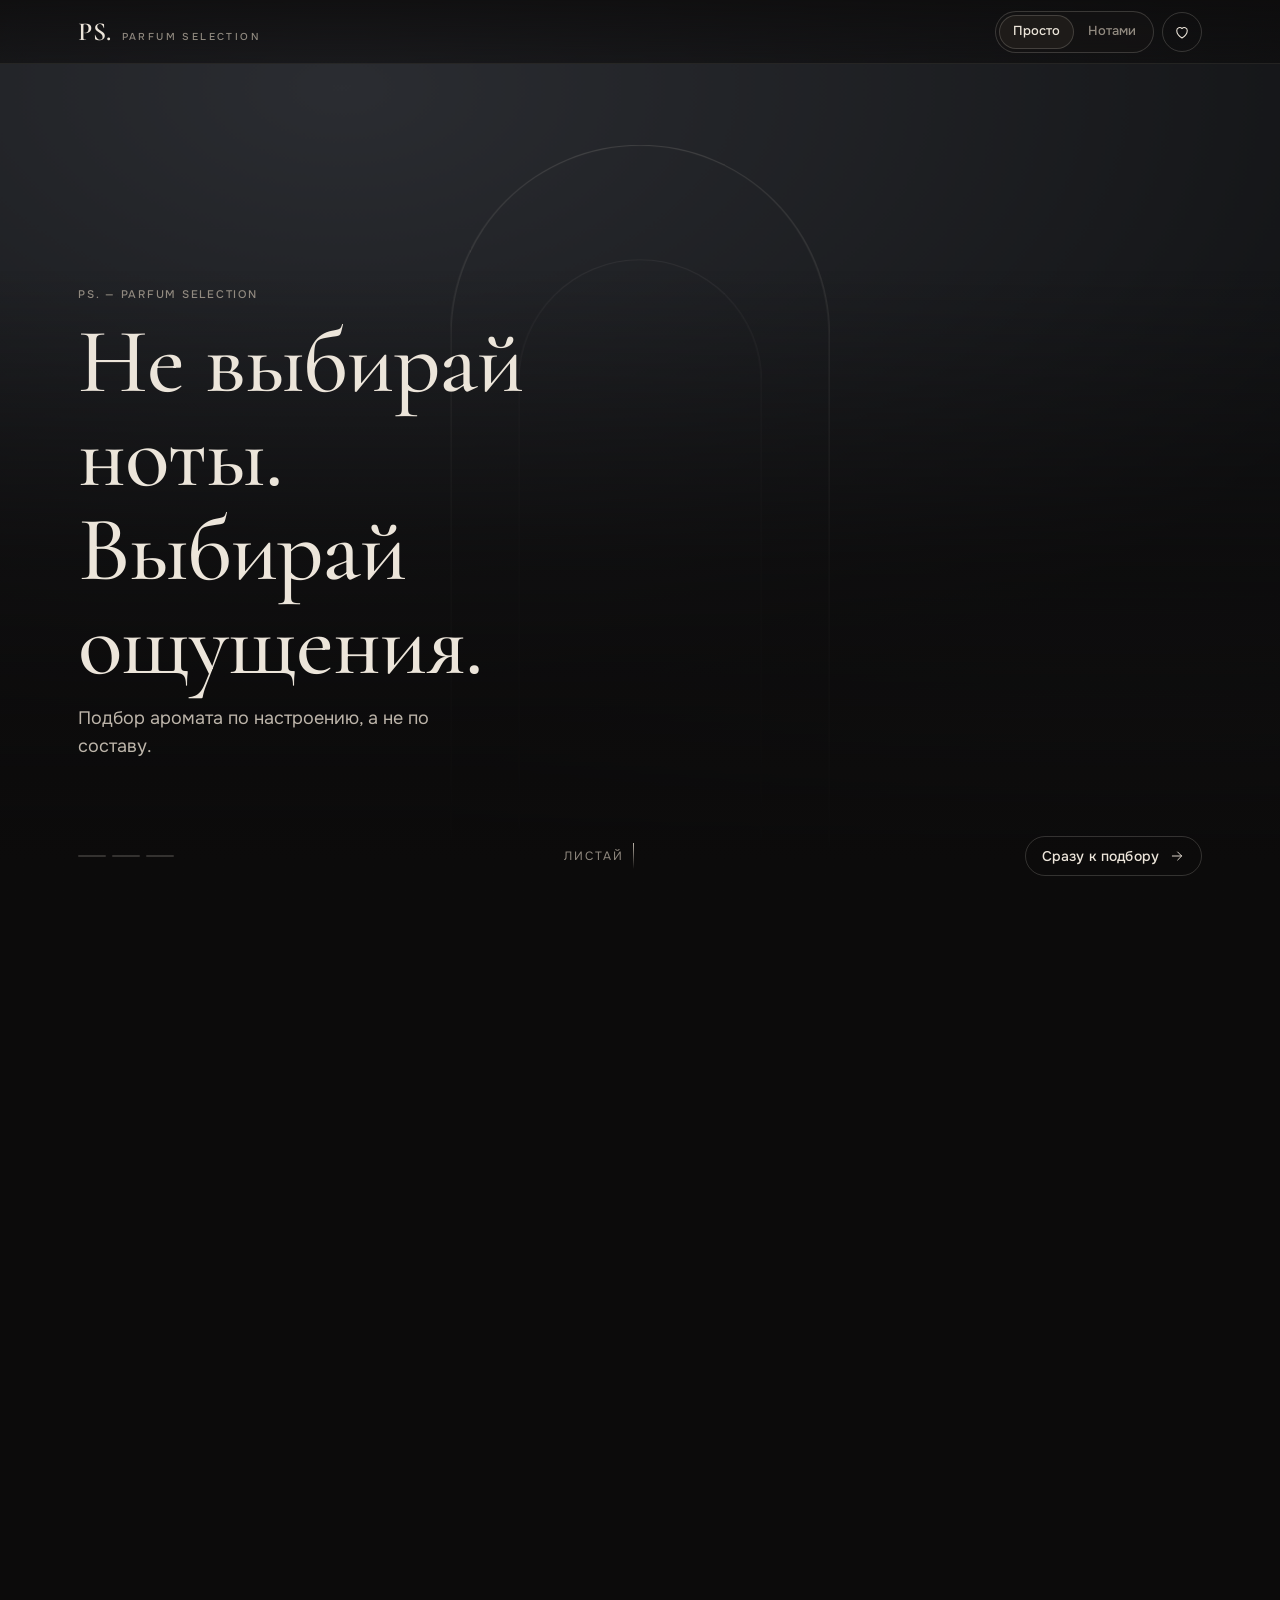
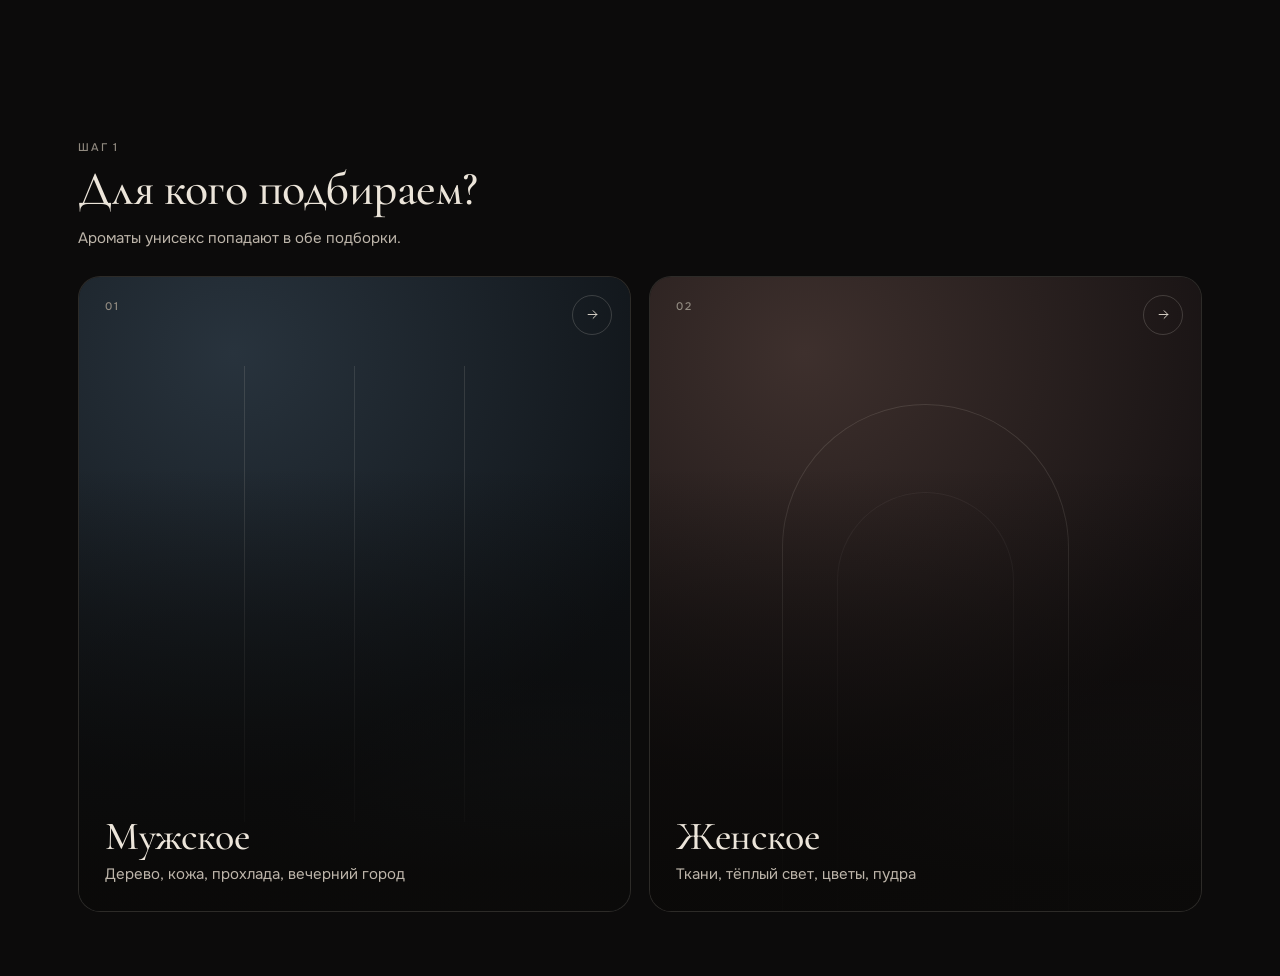
==== ps-site/ps-2.0/index.html @ b19e43dd "Add files via upload" ====
<!doctype html>
<html lang="ru" data-theme="neutral">
  <head>
    <meta charset="UTF-8" />
    <meta name="viewport" content="width=device-width, initial-scale=1, viewport-fit=cover" />
    <title>PS 2.0 — Parfum Selection</title>
    <meta name="description" content="Подбор парфюмерии по ощущениям. Не выбирай ноты — выбирай ощущения." />
    <meta name="theme-color" content="#0c0b0b" />
    <script>
      // Режим (мужской/женский) ставится до отрисовки, чтобы цвета не «перетекали» при загрузке.
      try {
        var saved = JSON.parse(localStorage.getItem('ps2-state'));
        if (saved && saved.gender) document.documentElement.dataset.theme = saved.gender;
      } catch (e) {}
    </script>
    <link rel="preload" href="../assets/fonts/cormorant-garamond-cyrillic-500-normal.woff2" as="font" type="font/woff2" crossorigin />
    <link rel="preload" href="../assets/fonts/onest-cyrillic-400-normal.woff2" as="font" type="font/woff2" crossorigin />
    <link rel="stylesheet" href="../styles/fonts.css" />
    <link rel="stylesheet" href="./styles/tokens.css" />
    <link rel="stylesheet" href="./styles/base.css" />
    <link rel="stylesheet" href="./styles/screens.css" />
  </head>
  <body>
    <a class="skip-link" href="#app">Перейти к содержанию</a>
    <header class="hdr">
      <div class="wrap hdr__inner">
        <a class="logo" href="#/" data-home aria-label="PS — Parfum Selection, к началу">
          <span class="logo__mark">PS.</span>
          <span class="logo__cap">Parfum Selection</span>
        </a>
        <div class="hdr__right">
          <div class="seg hdr__desk" role="group" aria-label="Язык описаний" data-hdr-lang>
            <button type="button" class="seg__btn" data-lang="plain">Просто</button>
            <button type="button" class="seg__btn" data-lang="expert">Нотами</button>
          </div>
          <div class="hdr__desk" data-hdr-gender hidden>
            <div class="seg" role="group" aria-label="Режим">
              <button type="button" class="seg__btn" data-gender="male">Мужское</button>
              <button type="button" class="seg__btn" data-gender="female">Женское</button>
            </div>
          </div>
          <button type="button" class="icon-btn" data-open="saved" aria-label="Сохранённое">
            <svg viewBox="0 0 24 24" fill="none" stroke="currentColor" stroke-width="1.4" stroke-linecap="round" stroke-linejoin="round" aria-hidden="true"><path d="M12 20s-7-4.4-7-10a4 4 0 0 1 7-2.6A4 4 0 0 1 19 10c0 5.6-7 10-7 10z"/></svg>
            <span class="badge" data-saved-count hidden>0</span>
          </button>
          <button type="button" class="icon-btn hdr__mob" data-open="settings" aria-label="Настройки">
            <svg viewBox="0 0 24 24" fill="none" stroke="currentColor" stroke-width="1.4" stroke-linecap="round" stroke-linejoin="round" aria-hidden="true"><path d="M4 7h10M18 7h2M4 17h2M10 17h10"/><circle cx="16" cy="7" r="2"/><circle cx="8" cy="17" r="2"/></svg>
          </button>
        </div>
      </div>
    </header>
    <main id="app" class="app" tabindex="-1">
      <div class="wrap screen"><p class="muted">Загружаем PS…</p></div>
    </main>
    <noscript><p class="wrap">Для подбора нужен включённый JavaScript.</p></noscript>
    <script type="module" src="./scripts/main.js"></script>
  </body>
</html>
---- ps-site/styles/fonts.css ----
/* Шрифты лежат в проекте (assets/fonts), внешние сервисы не используются.
   Cormorant Garamond и Onest — лицензия SIL OFL 1.1, файлы из пакетов @fontsource. */

/* Cormorant Garamond — заголовки */
@font-face {
  font-family: 'Cormorant Garamond';
  font-style: normal;
  font-weight: 500;
  font-display: swap;
  src: url('../assets/fonts/cormorant-garamond-cyrillic-500-normal.woff2') format('woff2');
  unicode-range: U+0301, U+0400-045F, U+0490-0491, U+04B0-04B1, U+2116;
}
@font-face {
  font-family: 'Cormorant Garamond';
  font-style: normal;
  font-weight: 500;
  font-display: swap;
  src: url('../assets/fonts/cormorant-garamond-latin-500-normal.woff2') format('woff2');
  unicode-range: U+0000-00FF, U+0131, U+0152-0153, U+02BB-02BC, U+02C6, U+02DA, U+02DC, U+0304, U+0308, U+0329, U+2000-206F, U+20AC, U+2122, U+2191, U+2193, U+2212, U+2215, U+FEFF, U+FFFD;
}
@font-face {
  font-family: 'Cormorant Garamond';
  font-style: normal;
  font-weight: 600;
  font-display: swap;
  src: url('../assets/fonts/cormorant-garamond-cyrillic-600-normal.woff2') format('woff2');
  unicode-range: U+0301, U+0400-045F, U+0490-0491, U+04B0-04B1, U+2116;
}
@font-face {
  font-family: 'Cormorant Garamond';
  font-style: normal;
  font-weight: 600;
  font-display: swap;
  src: url('../assets/fonts/cormorant-garamond-latin-600-normal.woff2') format('woff2');
  unicode-range: U+0000-00FF, U+0131, U+0152-0153, U+02BB-02BC, U+02C6, U+02DA, U+02DC, U+0304, U+0308, U+0329, U+2000-206F, U+20AC, U+2122, U+2191, U+2193, U+2212, U+2215, U+FEFF, U+FFFD;
}
@font-face {
  font-family: 'Cormorant Garamond';
  font-style: italic;
  font-weight: 400;
  font-display: swap;
  src: url('../assets/fonts/cormorant-garamond-cyrillic-400-italic.woff2') format('woff2');
  unicode-range: U+0301, U+0400-045F, U+0490-0491, U+04B0-04B1, U+2116;
}
@font-face {
  font-family: 'Cormorant Garamond';
  font-style: italic;
  font-weight: 400;
  font-display: swap;
  src: url('../assets/fonts/cormorant-garamond-latin-400-italic.woff2') format('woff2');
  unicode-range: U+0000-00FF, U+0131, U+0152-0153, U+02BB-02BC, U+02C6, U+02DA, U+02DC, U+0304, U+0308, U+0329, U+2000-206F, U+20AC, U+2122, U+2191, U+2193, U+2212, U+2215, U+FEFF, U+FFFD;
}

/* Onest — основной текст и интерфейс */
@font-face {
  font-family: 'Onest';
  font-style: normal;
  font-weight: 400;
  font-display: swap;
  src: url('../assets/fonts/onest-cyrillic-400-normal.woff2') format('woff2');
  unicode-range: U+0301, U+0400-045F, U+0490-0491, U+04B0-04B1, U+2116;
}
@font-face {
  font-family: 'Onest';
  font-style: normal;
  font-weight: 400;
  font-display: swap;
  src: url('../assets/fonts/onest-latin-400-normal.woff2') format('woff2');
  unicode-range: U+0000-00FF, U+0131, U+0152-0153, U+02BB-02BC, U+02C6, U+02DA, U+02DC, U+0304, U+0308, U+0329, U+2000-206F, U+20AC, U+2122, U+2191, U+2193, U+2212, U+2215, U+FEFF, U+FFFD;
}
@font-face {
  font-family: 'Onest';
  font-style: normal;
  font-weight: 500;
  font-display: swap;
  src: url('../assets/fonts/onest-cyrillic-500-normal.woff2') format('woff2');
  unicode-range: U+0301, U+0400-045F, U+0490-0491, U+04B0-04B1, U+2116;
}
@font-face {
  font-family: 'Onest';
  font-style: normal;
  font-weight: 500;
  font-display: swap;
  src: url('../assets/fonts/onest-latin-500-normal.woff2') format('woff2');
  unicode-range: U+0000-00FF, U+0131, U+0152-0153, U+02BB-02BC, U+02C6, U+02DA, U+02DC, U+0304, U+0308, U+0329, U+2000-206F, U+20AC, U+2122, U+2191, U+2193, U+2212, U+2215, U+FEFF, U+FFFD;
}
@font-face {
  font-family: 'Onest';
  font-style: normal;
  font-weight: 600;
  font-display: swap;
  src: url('../assets/fonts/onest-cyrillic-600-normal.woff2') format('woff2');
  unicode-range: U+0301, U+0400-045F, U+0490-0491, U+04B0-04B1, U+2116;
}
@font-face {
  font-family: 'Onest';
  font-style: normal;
  font-weight: 600;
  font-display: swap;
  src: url('../assets/fonts/onest-latin-600-normal.woff2') format('woff2');
  unicode-range: U+0000-00FF, U+0131, U+0152-0153, U+02BB-02BC, U+02C6, U+02DA, U+02DC, U+0304, U+0308, U+0329, U+2000-206F, U+20AC, U+2122, U+2191, U+2193, U+2212, U+2215, U+FEFF, U+FFFD;
}
---- ps-site/ps-2.0/styles/tokens.css ----
/* PS 2.0 — токены. Общая тёмная основа; мужской и женский режимы отличаются только акцентами.
   Акцентные цвета зарегистрированы через @property, поэтому смена режима плавно перетекает. */

@property --accent { syntax: '<color>'; inherits: true; initial-value: #8c9ba6; }
@property --accent-2 { syntax: '<color>'; inherits: true; initial-value: #a2968a; }
@property --glow { syntax: '<color>'; inherits: true; initial-value: rgba(140, 155, 166, 0.14); }
@property --bg { syntax: '<color>'; inherits: true; initial-value: #0c0b0b; }

:root {
  color-scheme: dark;

  /* Основа */
  --bg-raise: #131211;
  --surface: #171514;
  --surface-2: #1e1b19;
  --graphite: #232428;
  --text: #ece5da;
  --text-2: #bdb5aa;
  --muted: #918a80;
  --faint: #5f5953;
  --line: rgba(236, 229, 218, 0.1);
  --line-2: rgba(236, 229, 218, 0.18);
  --line-3: rgba(236, 229, 218, 0.34);
  --veil: rgba(12, 11, 10, 0.72);

  /* Палитра бренда */
  --blue: #8796a3;
  --choco: #5c4033;
  --powder: #cfb4aa;

  /* Типографика */
  --font-display: 'Cormorant Garamond', 'Times New Roman', serif;
  --font-ui: 'Onest', system-ui, -apple-system, 'Segoe UI', sans-serif;

  /* Форма и ритм */
  --r-sm: 10px;
  --r: 16px;
  --r-lg: 22px;
  --gutter: 16px;
  --maxw: 1180px;
  --hdr: 56px;
  --tray: 0px;

  /* Движение */
  --ease: cubic-bezier(0.22, 0.61, 0.36, 1);
  --ease-out: cubic-bezier(0.16, 1, 0.3, 1);
  --t-fast: 180ms;
  --t: 320ms;
  --t-theme: 520ms;

  --accent: #8c9ba6;
  --accent-2: #a2968a;
  --glow: rgba(140, 155, 166, 0.14);
  --bg: #0c0b0b;
}

html[data-theme='male'] {
  --accent: #93a6b6;
  --accent-2: #7a5a47;
  --glow: rgba(110, 138, 160, 0.17);
  --bg: #0b0c0d;
}

html[data-theme='female'] {
  --accent: #d6b8ac;
  --accent-2: #8a5e4b;
  --glow: rgba(205, 168, 150, 0.14);
  --bg: #0d0b0a;
}

@media (min-width: 720px) {
  :root { --gutter: 28px; --hdr: 64px; }
}

/* Тона заглушек: тёмные, приглушённые; у каждого образа свой. */
[data-tone='graphite'] { --t1: #2b2d32; --t2: #111214; }
[data-tone='steel'] { --t1: #28333d; --t2: #0f1317; }
[data-tone='cream'] { --t1: #39342d; --t2: #13110f; }
[data-tone='amber'] { --t1: #3f2c1b; --t2: #130e0a; }
[data-tone='cocoa'] { --t1: #3a2920; --t2: #120d0b; }
[data-tone='leather'] { --t1: #36251b; --t2: #100c0a; }
[data-tone='sand'] { --t1: #3d3325; --t2: #14100c; }
[data-tone='olive'] { --t1: #2a3026; --t2: #10120f; }
[data-tone='sea'] { --t1: #22313a; --t2: #0e1316; }
[data-tone='powder'] { --t1: #3e302d; --t2: #141011; }
[data-tone='rose'] { --t1: #3f2529; --t2: #130c0e; }
---- ps-site/ps-2.0/styles/base.css ----
/* PS 2.0 — основа: сброс, типографика, шапка, кнопки, переключатели, заглушки, панели. */

*, *::before, *::after { box-sizing: border-box; }
[hidden] { display: none !important; }

html {
  background: var(--bg);
  -webkit-text-size-adjust: 100%;
  transition: --accent var(--t-theme) var(--ease), --accent-2 var(--t-theme) var(--ease), --glow var(--t-theme) var(--ease), --bg var(--t-theme) var(--ease);
}

body {
  margin: 0;
  min-height: 100svh;
  background: var(--bg);
  color: var(--text);
  font: 400 15px/1.55 var(--font-ui);
  -webkit-font-smoothing: antialiased;
  text-rendering: optimizeLegibility;
  overflow-x: hidden;
}
body.has-sheet { overflow: hidden; }

h1, h2, h3, p { margin: 0; }
button, input { font: inherit; color: inherit; }
button { cursor: pointer; background: none; border: 0; padding: 0; -webkit-tap-highlight-color: transparent; }
img { display: block; max-width: 100%; }
a { color: inherit; }

:focus-visible { outline: 1.5px solid var(--accent); outline-offset: 3px; border-radius: 6px; }

.skip-link { position: absolute; left: 12px; top: -60px; z-index: 100; padding: 10px 14px; background: var(--text); color: var(--bg); border-radius: 8px; }
.skip-link:focus { top: 12px; }

.wrap { width: 100%; max-width: var(--maxw); margin: 0 auto; padding: 0 var(--gutter); }
.sr-only { position: absolute; width: 1px; height: 1px; overflow: hidden; clip: rect(0 0 0 0); white-space: nowrap; }

/* ---------- Типографика ---------- */
.display {
  font-family: var(--font-display);
  font-weight: 500;
  letter-spacing: -0.01em;
  line-height: 1.02;
}
.h1 { font-size: clamp(36px, 10vw, 68px); }
.h2 { font-size: clamp(30px, 7.4vw, 48px); line-height: 1.05; }
.h3 { font-size: clamp(22px, 5.6vw, 28px); line-height: 1.1; }
.eyebrow {
  font: 500 11px/1.3 var(--font-ui);
  letter-spacing: 0.16em;
  text-transform: uppercase;
  color: var(--muted);
}
.lead { color: var(--text-2); font-size: 15px; max-width: 36ch; }
.muted { color: var(--muted); }
.small { font-size: 13px; line-height: 1.45; }
.accent-dot::before { content: ''; display: inline-block; width: 5px; height: 5px; margin-right: 8px; border-radius: 50%; background: var(--accent); vertical-align: 2px; }

/* ---------- Шапка ---------- */
.hdr {
  position: fixed; inset: 0 0 auto 0; z-index: 40;
  height: var(--hdr);
  background: rgba(12, 11, 11, 0.82);
  background: linear-gradient(to bottom, color-mix(in srgb, var(--bg) 82%, transparent), color-mix(in srgb, var(--bg) 55%, transparent));
  backdrop-filter: blur(14px) saturate(120%);
  -webkit-backdrop-filter: blur(14px) saturate(120%);
  border-bottom: 1px solid var(--line);
}
.hdr__inner { height: 100%; display: flex; align-items: center; justify-content: space-between; gap: 12px; }
.logo { display: inline-flex; align-items: baseline; gap: 10px; text-decoration: none; }
.logo__mark { font: 600 26px/1 var(--font-display); letter-spacing: 0.02em; }
.logo__cap { font: 500 10px/1 var(--font-ui); letter-spacing: 0.24em; text-transform: uppercase; color: var(--muted); }
.hdr__right { display: flex; align-items: center; gap: 8px; }
.hdr .hdr__desk { display: none; }
@media (min-width: 900px) {
  .hdr .hdr__desk { display: inline-flex; }
  .hdr .hdr__mob { display: none; }
}
@media (max-width: 380px) { .logo__cap { display: none; } }

.icon-btn {
  position: relative;
  width: 40px; height: 40px;
  display: inline-grid; place-items: center;
  border-radius: 50%;
  border: 1px solid var(--line-2);
  color: var(--text);
  transition: border-color var(--t-fast) var(--ease), background-color var(--t-fast) var(--ease);
}
.icon-btn:hover { border-color: var(--line-3); }
.icon-btn svg { width: 18px; height: 18px; }
.icon-btn .badge {
  position: absolute; top: -3px; right: -3px;
  min-width: 17px; height: 17px; padding: 0 4px;
  border-radius: 999px; background: var(--accent); color: var(--bg);
  font: 600 10px/17px var(--font-ui); text-align: center;
}

/* ---------- Кнопки ---------- */
.btn {
  display: inline-flex; align-items: center; justify-content: center; gap: 10px;
  min-height: 50px; padding: 0 24px;
  border-radius: 999px;
  font: 500 15px/1 var(--font-ui);
  letter-spacing: 0.01em;
  text-decoration: none;
  white-space: nowrap;
  transition: background-color var(--t-fast) var(--ease), color var(--t-fast) var(--ease), border-color var(--t-fast) var(--ease), transform var(--t-fast) var(--ease), opacity var(--t-fast) var(--ease);
}
.btn:active { transform: scale(0.98); }
.btn[disabled] { opacity: 0.38; pointer-events: none; }
.btn--primary { background: var(--text); color: #12100e; }
.btn--primary:hover { background: #fff8ee; }
.btn--ghost { border: 1px solid var(--line-2); color: var(--text); }
.btn--ghost:hover { border-color: var(--line-3); }
.btn--sm { min-height: 40px; padding: 0 16px; font-size: 14px; }
.btn--block { width: 100%; }
.btn--text { min-height: 40px; padding: 0 4px; color: var(--text-2); border-radius: 6px; }
.btn--text:hover { color: var(--text); }
.btn svg { flex: none; width: 16px; height: 16px; }

.back {
  display: inline-flex; align-items: center; gap: 8px;
  min-height: 40px; margin-left: -6px; padding: 0 6px;
  color: var(--muted); font-size: 14px; border-radius: 8px;
}
.back:hover { color: var(--text); }
.back svg { width: 16px; height: 16px; }

/* ---------- Переключатели и чипсы ---------- */
.seg {
  display: inline-flex; padding: 3px;
  border: 1px solid var(--line-2); border-radius: 999px;
  background: color-mix(in srgb, var(--surface) 60%, transparent);
}
.seg__btn {
  min-height: 34px; padding: 0 14px;
  border-radius: 999px;
  color: var(--muted); font-size: 13px; font-weight: 500;
  transition: background-color var(--t-fast) var(--ease), color var(--t-fast) var(--ease);
}
.seg__btn[aria-pressed='true'] { background: var(--surface-2); color: var(--text); box-shadow: inset 0 0 0 1px var(--line-2); }
.seg--full { display: flex; width: 100%; }
.seg--full .seg__btn { flex: 1; min-height: 42px; font-size: 14px; }

.chips { display: flex; flex-wrap: wrap; gap: 8px; }
.chips--scroll { flex-wrap: nowrap; overflow-x: auto; scrollbar-width: none; margin: 0 calc(-1 * var(--gutter)); padding: 0 var(--gutter); }
.chips--scroll::-webkit-scrollbar { display: none; }
.chip {
  flex: none;
  min-height: 38px; padding: 0 15px;
  display: inline-flex; align-items: center; gap: 8px;
  border: 1px solid var(--line-2); border-radius: 999px;
  color: var(--text-2); font-size: 14px;
  transition: background-color var(--t-fast) var(--ease), color var(--t-fast) var(--ease), border-color var(--t-fast) var(--ease);
}
.chip:hover { border-color: var(--line-3); color: var(--text); }
.chip[aria-pressed='true'] { background: var(--text); border-color: var(--text); color: #12100e; }
.chip--static { cursor: default; }
.chip--static:hover { border-color: var(--line-2); color: var(--text-2); }
.chip__x { opacity: 0.6; font-size: 16px; line-height: 1; }

/* ---------- Заглушка под фото ---------- */
/* Тёмный тональный фон + одна тонкая линия-мотив. Когда появится фото, мотив скрывается. */
.slot {
  position: relative; overflow: hidden;
  aspect-ratio: var(--ratio, 4 / 5);
  border-color: rgba(236, 229, 218, 0.14); /* цвет линий-мотивов (рамки у самой заглушки нет) */
  background:
    radial-gradient(80% 60% at 85% 105%, var(--glow), transparent 70%),
    radial-gradient(120% 95% at 28% 12%, var(--t1, #2b2d32), var(--t2, #111214) 72%);
  isolation: isolate;
}
.slot > img { position: absolute; inset: 0; width: 100%; height: 100%; object-fit: cover; z-index: 1; }
.slot.has-img::before, .slot.has-img::after { display: none; }
.slot::before, .slot::after { content: ''; position: absolute; pointer-events: none; border-color: rgba(236, 229, 218, 0.13); }
.slot--arch::before { left: 24%; right: 24%; top: 20%; bottom: -1px; border: 1px solid; border-bottom: 0; border-radius: 999px 999px 0 0; border-color: inherit; }
.slot--arch::after { left: 34%; right: 34%; top: 34%; bottom: -1px; border: 1px solid rgba(236, 229, 218, 0.07); border-bottom: 0; border-radius: 999px 999px 0 0; }
.slot--circle::before { width: 46%; aspect-ratio: 1; left: 27%; top: 22%; border: 1px solid; border-radius: 50%; border-color: inherit; }
.slot--circle::after { width: 22%; aspect-ratio: 1; left: 51%; top: 20%; border-radius: 50%; background: radial-gradient(circle, rgba(236, 229, 218, 0.07), transparent 70%); }
.slot--horizon::before { left: 10%; right: 10%; top: 60%; height: 0; border-top: 1px solid; border-color: inherit; }
.slot--horizon::after { width: 16%; aspect-ratio: 1; left: 42%; top: 44%; border: 1px solid rgba(236, 229, 218, 0.1); border-radius: 50%; }
.slot--verticals::before { left: 30%; right: 30%; top: 14%; bottom: 14%; background: linear-gradient(90deg, transparent calc(50% - 0.5px), rgba(236, 229, 218, 0.13) calc(50% - 0.5px), rgba(236, 229, 218, 0.13) calc(50% + 0.5px), transparent calc(50% + 0.5px)); border-left: 1px solid; border-right: 1px solid; border-color: inherit; }
.slot--frame::before { inset: 14%; border: 1px solid; border-color: inherit; }
.slot--frame::after { left: 14%; right: 14%; top: 38%; height: 0; border-top: 1px solid rgba(236, 229, 218, 0.07); }

/* ---------- Нижняя панель / боковая панель (sheet) ---------- */
.sheet { position: fixed; inset: 0; z-index: 60; }
.sheet__backdrop { position: absolute; inset: 0; background: rgba(6, 5, 5, 0.6); opacity: 0; transition: opacity var(--t) var(--ease); }
.sheet__panel {
  position: absolute; left: 0; right: 0; bottom: 0;
  max-height: 92svh; display: flex; flex-direction: column;
  background: var(--bg-raise);
  border: 1px solid var(--line); border-bottom: 0;
  border-radius: var(--r-lg) var(--r-lg) 0 0;
  box-shadow: 0 -20px 60px rgba(0, 0, 0, 0.45);
  transform: translateY(100%);
  transition: transform 420ms var(--ease-out);
}
.sheet.is-open .sheet__backdrop { opacity: 1; }
.sheet.is-open .sheet__panel { transform: none; }
.sheet__grip { flex: none; display: grid; place-items: center; height: 26px; touch-action: none; cursor: grab; }
.sheet__grip::before { content: ''; width: 40px; height: 4px; border-radius: 4px; background: var(--line-3); }
.sheet__close { position: absolute; top: 12px; right: 12px; z-index: 2; }
.sheet__body { overflow-y: auto; overscroll-behavior: contain; padding: 4px var(--gutter) calc(24px + env(safe-area-inset-bottom)); }
.sheet__foot {
  flex: none; display: flex; gap: 8px; flex-wrap: wrap;
  padding: 12px var(--gutter) calc(12px + env(safe-area-inset-bottom));
  border-top: 1px solid var(--line);
  background: var(--bg-raise);
}
@media (min-width: 900px) {
  .sheet__panel {
    left: auto; top: 0; width: min(520px, 100vw);
    max-height: none;
    border-radius: 0; border: 0; border-left: 1px solid var(--line);
    transform: translateX(100%);
  }
  .sheet--wide .sheet__panel { width: min(860px, 100vw); }
  .sheet__grip { display: none; }
  .sheet__body { padding-top: 56px; padding-left: 32px; padding-right: 32px; }
  .sheet__foot { padding-left: 32px; padding-right: 32px; }
}

/* ---------- Уведомление ---------- */
.toast {
  position: fixed; left: 50%; bottom: calc(18px + var(--tray) + env(safe-area-inset-bottom)); z-index: 80;
  max-width: min(420px, calc(100vw - 32px));
  padding: 12px 18px; border-radius: 14px;
  background: var(--surface-2); border: 1px solid var(--line-2); color: var(--text);
  font-size: 14px; text-align: center;
  transform: translate(-50%, 16px); opacity: 0; pointer-events: none;
  transition: opacity var(--t) var(--ease), transform var(--t) var(--ease);
}
.toast.is-shown { opacity: 1; transform: translate(-50%, 0); }

/* ---------- Экраны ---------- */
.app { padding-top: var(--hdr); min-height: 100svh; outline: none; }
.screen { padding: 20px 0 calc(48px + var(--tray)); }
.screen:has(> .dock:not(.dock--glass)) { padding-bottom: 110px; }
.app.is-leaving { opacity: 0; transform: translateY(6px); transition: opacity 180ms var(--ease), transform 180ms var(--ease); }
.app.is-entering { opacity: 0; transform: translateY(10px); }
.app { transition: opacity 360ms var(--ease), transform 360ms var(--ease); }

.head { display: grid; gap: 10px; margin: 8px 0 22px; }
.head .lead { margin-top: 2px; }

/* Нижняя закреплённая панель действий */
.dock {
  position: fixed; left: 0; right: 0; bottom: 0; z-index: 30;
  padding: 12px 0 calc(12px + env(safe-area-inset-bottom));
  background: linear-gradient(to top, color-mix(in srgb, var(--bg) 96%, transparent) 55%, color-mix(in srgb, var(--bg) 0%, transparent));
}
.dock__inner { display: flex; align-items: center; gap: 12px; }
.dock--glass {
  background: color-mix(in srgb, var(--bg-raise) 78%, transparent);
  backdrop-filter: blur(16px) saturate(120%);
  -webkit-backdrop-filter: blur(16px) saturate(120%);
  border-top: 1px solid var(--line);
}

@media (prefers-reduced-motion: reduce) {
  *, *::before, *::after { transition-duration: 1ms !important; animation-duration: 1ms !important; scroll-behavior: auto !important; }
}
---- ps-site/ps-2.0/styles/screens.css ----
/* PS 2.0 — экраны: вступление, большие карточки, образы, анкета, последний штрих, результат, аромат. */

/* ================= Вступление (scroll storytelling) ================= */
/* Сцена «прилипает» к экрану, пока страница обычным образом прокручивается.
   JS только переводит прогресс прокрутки в переменные --o (видимость) и --d (сдвиг). */
.story { position: relative; height: calc(var(--scenes, 3) * 88svh + 100svh); margin-top: calc(-1 * var(--hdr)); }
.story__stage { position: sticky; top: 0; height: 100svh; overflow: hidden; }
.scene { position: absolute; inset: 0; opacity: var(--o, 0); }
.scene:first-child { --o: 1; }
.scene__media { position: absolute; inset: 0; }
.scene__media .slot { position: absolute; inset: 0; aspect-ratio: auto; transform: scale(var(--z, 1.04)); will-change: transform; }
.scene__media .slot--arch::before { left: 18%; right: 18%; top: 26%; }
.scene__media .slot--arch::after { left: 30%; right: 30%; top: 40%; }
.scene__media .slot--verticals::before { top: 18%; bottom: 0; }
.scene__media .slot--horizon::before { top: 56%; }
.scene__media .slot--horizon::after { top: 40%; width: 18%; left: 41%; }
@media (min-width: 900px) {
  .scene__media .slot--arch::before { left: 36%; right: 36%; top: 18%; }
  .scene__media .slot--arch::after { left: 41%; right: 41%; top: 30%; }
  .scene__media .slot--verticals::before { left: 40%; right: 40%; }
  .scene__media .slot--horizon::after { width: 9%; left: 45.5%; }
}
.scene__veil { position: absolute; inset: 0; background: linear-gradient(to top, var(--bg) 4%, color-mix(in srgb, var(--bg) 70%, transparent) 38%, transparent 70%); }
.scene__text {
  position: absolute; left: 0; right: 0; bottom: calc(118px + env(safe-area-inset-bottom));
  opacity: var(--to, 0);
  transform: translateY(calc(var(--d, 0) * -36px));
  will-change: transform, opacity;
}
.scene:first-child .scene__text { --to: 1; }
.scene__text .wrap { display: grid; gap: 14px; }
.scene__title { font-size: clamp(42px, 12vw, 92px); max-width: 12ch; }
.scene__lead { color: var(--text-2); font-size: 16px; max-width: 32ch; }
@media (min-width: 900px) { .scene__text { bottom: 140px; } .scene__lead { font-size: 18px; } }

.story__ui {
  position: absolute; left: 0; right: 0; bottom: 0;
  padding: 0 0 calc(24px + env(safe-area-inset-bottom));
}
.story__ui .wrap { display: flex; align-items: center; justify-content: space-between; gap: 16px; }
.story__bars { display: flex; gap: 6px; }
.story__bar { width: 28px; height: 2px; border-radius: 2px; background: var(--line-2); overflow: hidden; }
.story__bar i { display: block; height: 100%; width: 100%; background: var(--text); transform-origin: left; transform: scaleX(var(--f, 0)); }
.story__hint { display: inline-flex; align-items: center; gap: 10px; color: var(--muted); font-size: 12px; letter-spacing: 0.14em; text-transform: uppercase; opacity: var(--hint, 1); transition: opacity var(--t) var(--ease); }
.story__hint::after { content: ''; width: 1px; height: 26px; background: linear-gradient(var(--text-2), transparent); }

/* Уменьшенное движение: сцены идут друг под другом, без прилипания */
.story.is-static { height: auto; margin-top: 0; }
.story.is-static .story__stage { position: relative; height: auto; }
.story.is-static .scene { position: relative; height: 78svh; opacity: 1; }
.story.is-static .scene__text { opacity: 1; transform: none; bottom: 40px; }
.story.is-static .scene__media .slot { transform: none; }
.story.is-static .story__ui { position: relative; padding-top: 12px; }
.story.is-static .story__bars, .story.is-static .story__hint { display: none; }

/* ================= Выбор пола ================= */
.choose { padding: 56px 0 64px; scroll-margin-top: var(--hdr); }
.choose .head { margin-bottom: 26px; }

/* ================= Большие карточки (фирменный элемент PS) ================= */
.bigcards { display: grid; grid-template-columns: 1fr 1fr; gap: 10px; }
@media (min-width: 720px) { .bigcards { gap: 18px; } }
.bigcard {
  position: relative; display: flex; flex-direction: column; justify-content: flex-end;
  min-height: 0; aspect-ratio: 3 / 4.5;
  padding: 16px 14px 16px;
  border: 1px solid var(--line); border-radius: var(--r-lg);
  background: var(--surface);
  text-align: left; overflow: hidden; isolation: isolate;
  transition: border-color var(--t) var(--ease), transform var(--t) var(--ease), box-shadow var(--t) var(--ease);
}
.bigcard:hover { border-color: var(--line-3); transform: translateY(-2px); box-shadow: 0 18px 40px rgba(0, 0, 0, 0.35); }
.bigcard:active { transform: scale(0.985); }
.bigcard[aria-pressed='true'] { border-color: var(--accent); box-shadow: 0 0 0 1px var(--accent), 0 0 40px var(--glow); }
.bigcard > .slot { position: absolute; inset: 0; aspect-ratio: auto; z-index: -1; }
.bigcard > .slot::before, .bigcard > .slot::after { opacity: 0.9; }
.bigcard > .slot--circle::before { top: 14%; width: 40%; left: 30%; }
.bigcard > .slot--circle::after { top: 12%; }
.bigcard__veil { position: absolute; inset: 0; z-index: -1; background: linear-gradient(to top, rgba(10, 9, 8, 0.94) 6%, rgba(10, 9, 8, 0.4) 46%, transparent 70%); }
.bigcard__num { position: absolute; top: 14px; left: 14px; font: 500 11px/1 var(--font-ui); letter-spacing: 0.16em; color: var(--muted); }
.bigcard__arrow { position: absolute; top: 10px; right: 10px; width: 34px; height: 34px; display: grid; place-items: center; border: 1px solid var(--line-2); border-radius: 50%; }
.bigcard__arrow svg { width: 15px; height: 15px; }
.bigcard__title { font-size: clamp(25px, 7vw, 40px); line-height: 1; }
.bigcard__text { margin-top: 8px; color: var(--text-2); font-size: 13px; line-height: 1.4; }
.bigcard__meta { margin-top: 10px; color: var(--muted); font-size: 11px; letter-spacing: 0.12em; text-transform: uppercase; }
@media (min-width: 720px) {
  .bigcard { padding: 26px; aspect-ratio: 4 / 4.6; }
  .bigcard__num { top: 24px; left: 26px; }
  .bigcard__arrow { top: 18px; right: 18px; width: 40px; height: 40px; }
  .bigcard__text { font-size: 15px; max-width: 30ch; }
}

/* Схемы на карточках «Каталог / По одной» — только линии, без картинок */
.schema { position: absolute; left: 50%; top: 33%; transform: translate(-50%, -50%); z-index: -1; }
.schema--grid { display: grid; grid-template-columns: repeat(2, 1fr); gap: 6px; width: 44%; }
.schema--grid i { aspect-ratio: 3 / 4; border: 1px solid var(--line-2); border-radius: 7px; background: rgba(236, 229, 218, 0.025); }
.schema--grid i:nth-child(2) { border-color: var(--accent); box-shadow: 0 0 22px var(--glow); }
.schema--stack { width: 38%; aspect-ratio: 4 / 5.2; }
.schema--stack i { position: absolute; inset: 0; border: 1px solid var(--line-2); border-radius: 10px; background: var(--surface); }
.schema--stack i:nth-child(1) { transform: rotate(-7deg) translate(-8%, 2%); opacity: 0.5; }
.schema--stack i:nth-child(2) { transform: rotate(5deg) translate(7%, 1%); opacity: 0.7; }
.schema--stack i:nth-child(3) { border-color: var(--line-3); background: radial-gradient(120% 90% at 30% 15%, #2b2a2a, #141312 75%); }
.schema--quiz { width: 58%; display: grid; gap: 7px; }
.schema--quiz i { height: 12px; border: 1px solid var(--line-2); border-radius: 999px; }
.schema--quiz i:nth-child(2) { border-color: var(--accent); background: color-mix(in srgb, var(--accent) 16%, transparent); }
.schema--quiz i:nth-child(4) { width: 60%; }
@media (min-width: 720px) { .schema { top: 40%; } .schema--grid { width: 36%; } .schema--stack { width: 30%; } .schema--quiz { width: 44%; } }

/* ================= Образы ================= */
.moods-top { display: flex; align-items: center; justify-content: space-between; gap: 12px; margin-bottom: 14px; flex-wrap: wrap; }
.moods-filter { margin-bottom: 16px; }

.mgrid { display: grid; grid-template-columns: repeat(2, minmax(0, 1fr)); gap: 10px; }
@media (min-width: 720px) { .mgrid { grid-template-columns: repeat(3, minmax(0, 1fr)); gap: 16px; } }
@media (min-width: 1040px) { .mgrid { grid-template-columns: repeat(4, minmax(0, 1fr)); } }

.mcard { position: relative; border-radius: var(--r); }
.mcard__btn {
  position: relative; display: block; width: 100%;
  border-radius: var(--r); overflow: hidden; text-align: left;
  border: 1px solid var(--line);
  transition: border-color var(--t) var(--ease), box-shadow var(--t) var(--ease), transform var(--t-fast) var(--ease), opacity var(--t) var(--ease);
}
.mcard__btn:active { transform: scale(0.98); }
.mcard__btn .slot { --ratio: 3 / 4; }
.mcard__veil { position: absolute; inset: 0; z-index: 1; background: linear-gradient(to top, rgba(10, 9, 8, 0.92) 8%, rgba(10, 9, 8, 0.25) 50%, transparent 66%); }
.mcard__body { position: absolute; left: 0; right: 0; bottom: 0; z-index: 2; padding: 12px 12px 13px; }
.mcard__title { font: 500 21px/1.02 var(--font-display); }
.mcard__hint { margin-top: 5px; color: var(--text-2); font-size: 12px; line-height: 1.35; display: -webkit-box; -webkit-line-clamp: 2; -webkit-box-orient: vertical; overflow: hidden; }
.mcard__check {
  position: absolute; top: 10px; right: 10px; z-index: 2;
  width: 26px; height: 26px; display: grid; place-items: center;
  border-radius: 50%; border: 1px solid rgba(236, 229, 218, 0.5);
  background: rgba(10, 9, 8, 0.3);
  font: 600 12px/1 var(--font-ui); color: #12100e;
  transition: background-color var(--t-fast) var(--ease), border-color var(--t-fast) var(--ease), transform var(--t) var(--ease-out);
}
.mcard.is-liked .mcard__btn { border-color: var(--accent); box-shadow: 0 0 0 1px var(--accent), 0 10px 30px var(--glow); }
.mcard.is-liked .mcard__check { background: var(--text); border-color: var(--text); transform: scale(1.06); }
.mcard.is-maybe .mcard__check { border-style: dashed; border-color: var(--accent); }
.mcard.is-rejected .mcard__btn { opacity: 0.45; }
.mcard__info {
  position: absolute; top: 4px; left: 4px; z-index: 3;
  width: 40px; height: 40px; display: grid; place-items: center; border-radius: 50%;
}
.mcard__info span { width: 24px; height: 24px; display: grid; place-items: center; border-radius: 50%; border: 1px solid rgba(236, 229, 218, 0.36); background: rgba(10, 9, 8, 0.3); font: italic 500 14px/1 var(--font-display); color: var(--text); }
@media (min-width: 720px) { .mcard__title { font-size: 24px; } .mcard__body { padding: 16px; } .mcard__hint { font-size: 13px; } }

/* Свайп: одна большая карточка */
.is-swipe .head .eyebrow, .is-swipe .head .lead { display: none; }
.is-swipe .head { margin: 2px 0 14px; }
.deck { display: grid; justify-items: center; gap: 12px; }
.deck__stack { position: relative; height: clamp(250px, calc(100svh - var(--hdr) - var(--tray) - 298px), 600px); aspect-ratio: 4 / 5; max-width: 100%; }
.deck__card {
  position: absolute; inset: 0;
  border-radius: var(--r-lg); overflow: hidden;
  border: 1px solid var(--line-2);
  background: var(--surface);
  touch-action: pan-y; user-select: none; -webkit-user-select: none;
  transition: transform 360ms var(--ease-out), opacity 300ms var(--ease);
  box-shadow: 0 24px 60px rgba(0, 0, 0, 0.45);
}
.deck__card .slot { position: absolute; inset: 0; aspect-ratio: auto; }
.deck__card[data-depth='1'] { transform: translateY(calc(10px - var(--promote, 0) * 10px)) scale(calc(0.95 + var(--promote, 0) * 0.05)); opacity: 0.6; }
.deck__card[data-depth='2'] { transform: translateY(20px) scale(0.9); opacity: 0.3; }
.deck__card.is-dragging { transition: none; cursor: grabbing; }
.deck__veil { position: absolute; inset: 0; background: linear-gradient(to top, rgba(10, 9, 8, 0.94) 10%, rgba(10, 9, 8, 0.3) 48%, transparent 66%); }
.deck__body { position: absolute; left: 0; right: 0; bottom: 0; padding: 20px; display: grid; gap: 8px; }
.deck__title { font: 500 clamp(30px, 8.5vw, 40px)/1 var(--font-display); }
.deck__hint { color: var(--text-2); font-size: 14px; }
.deck__story { color: var(--muted); font-size: 13px; line-height: 1.45; }
.deck__stamp {
  position: absolute; top: 18px; padding: 7px 12px; border-radius: 8px;
  font: 600 12px/1 var(--font-ui); letter-spacing: 0.14em; text-transform: uppercase;
  border: 1px solid currentColor; background: rgba(10, 9, 8, 0.4); opacity: 0;
}
.deck__stamp--like { left: 18px; color: var(--text); opacity: var(--like, 0); }
.deck__stamp--nope { right: 18px; color: var(--muted); opacity: var(--nope, 0); }
.deck__stamp--maybe { left: 50%; transform: translateX(-50%); color: var(--accent); opacity: var(--maybe, 0); }
.deck__meta { display: flex; align-items: center; gap: 14px; color: var(--muted); font-size: 12px; letter-spacing: 0.12em; }
.deck__controls { display: flex; align-items: flex-start; justify-content: center; gap: 26px; }
.deck__btn { display: grid; justify-items: center; gap: 7px; color: var(--muted); font-size: 12px; }
.deck__icon { width: 58px; height: 58px; display: grid; place-items: center; border-radius: 50%; border: 1px solid var(--line-2); color: var(--text); transition: border-color var(--t-fast) var(--ease), background-color var(--t-fast) var(--ease), transform var(--t-fast) var(--ease); }
.deck__icon svg { width: 22px; height: 22px; }
.deck__btn:active .deck__icon { transform: scale(0.94); }
.deck__btn--small .deck__icon { width: 46px; height: 46px; margin-top: 6px; }
.deck__btn--like .deck__icon { background: var(--text); border-color: var(--text); color: #12100e; }
.deck__btn:hover .deck__icon { border-color: var(--line-3); }
.deck-empty { text-align: center; display: grid; gap: 12px; justify-items: center; padding: 40px 0; }

/* Панель выбранных образов */
.tray__info { flex: 1; min-width: 0; display: grid; gap: 6px; }
.tray__count { font-size: 12px; letter-spacing: 0.12em; text-transform: uppercase; color: var(--muted); }
.tray__chips { display: flex; gap: 6px; overflow-x: auto; scrollbar-width: none; }
.tray__chips::-webkit-scrollbar { display: none; }
.tray__chip { flex: none; display: inline-flex; align-items: center; gap: 6px; min-height: 30px; padding: 0 10px; border-radius: 999px; border: 1px solid var(--line-2); font-size: 13px; color: var(--text); white-space: nowrap; }
.tray__chip b { font-weight: 600; color: var(--accent); }
.tray__empty { font-size: 13px; color: var(--text-2); }

/* ================= Уровни и анкета ================= */
.tiers { display: grid; gap: 10px; }
@media (min-width: 900px) { .tiers { grid-template-columns: repeat(3, 1fr); gap: 16px; } }
.tier {
  display: grid; gap: 10px; text-align: left;
  padding: 20px; border-radius: var(--r-lg);
  border: 1px solid var(--line); background: var(--surface);
  transition: border-color var(--t) var(--ease), transform var(--t-fast) var(--ease);
}
.tier:hover { border-color: var(--line-3); }
.tier:active { transform: scale(0.99); }
.tier[aria-pressed='true'] { border-color: var(--accent); box-shadow: 0 0 0 1px var(--accent); }
.tier__row { display: flex; align-items: baseline; justify-content: space-between; gap: 12px; }
.tier__name { font-size: 30px; }
.tier__facts { display: flex; flex-wrap: wrap; gap: 6px 14px; color: var(--text-2); font-size: 14px; }
.tier__price { color: var(--muted); font-size: 12px; }
.tier__price b { color: var(--text); font-weight: 500; }

.progress { display: flex; gap: 4px; margin: 6px 0 22px; }
.progress i { flex: 1; height: 2px; border-radius: 2px; background: var(--line-2); }
.progress i.is-done { background: var(--text-2); }
.progress i.is-now { background: var(--accent); }
.q-top { display: flex; align-items: center; justify-content: space-between; gap: 12px; }
.q-head { display: grid; gap: 10px; margin-bottom: 22px; }
.q-head .seg { justify-self: start; }
.opts { display: grid; gap: 8px; }
@media (min-width: 720px) { .opts--two { grid-template-columns: 1fr 1fr; } }
.opt {
  display: flex; align-items: center; justify-content: space-between; gap: 14px;
  min-height: 60px; padding: 14px 18px;
  border-radius: var(--r); border: 1px solid var(--line-2);
  background: color-mix(in srgb, var(--surface) 70%, transparent);
  text-align: left; font-size: 16px;
  transition: border-color var(--t-fast) var(--ease), background-color var(--t-fast) var(--ease), transform var(--t-fast) var(--ease);
}
.opt:hover { border-color: var(--line-3); }
.opt:active { transform: scale(0.99); }
.opt__mark { flex: none; width: 22px; height: 22px; border-radius: 50%; border: 1px solid var(--line-3); display: grid; place-items: center; transition: background-color var(--t-fast) var(--ease), border-color var(--t-fast) var(--ease); }
.opt--multi .opt__mark { border-radius: 7px; }
.opt[aria-pressed='true'] { border-color: var(--accent); background: color-mix(in srgb, var(--accent) 10%, var(--surface)); }
.opt[aria-pressed='true'] .opt__mark { background: var(--text); border-color: var(--text); }
.opt[aria-pressed='true'] .opt__mark::after { content: ''; width: 8px; height: 8px; border-radius: 50%; background: #12100e; }
.opt--multi[aria-pressed='true'] .opt__mark::after { border-radius: 2px; }

.search { position: relative; }
.search input {
  width: 100%; min-height: 54px; padding: 0 18px;
  border-radius: var(--r); border: 1px solid var(--line-2); background: var(--surface);
  font-size: 16px; color: var(--text);
}
.search input::placeholder { color: var(--muted); }
.search input:focus { outline: none; border-color: var(--accent); }
.found { display: grid; gap: 6px; margin-top: 10px; }
.found__item { display: flex; justify-content: space-between; align-items: center; gap: 12px; min-height: 52px; padding: 10px 16px; border-radius: var(--r-sm); border: 1px solid var(--line); text-align: left; }
.found__item:hover { border-color: var(--line-3); }
.found__brand { color: var(--muted); font-size: 12px; letter-spacing: 0.06em; }

/* ================= Последний штрих ================= */
.block { padding: 20px 0; border-top: 1px solid var(--line); display: grid; gap: 14px; }
.block:first-of-type { border-top: 0; padding-top: 4px; }
.block__title { font-size: 24px; }
.more { justify-self: start; }

/* ================= Результат ================= */
.res-head { display: grid; gap: 10px; margin: 6px 0 18px; }
.res-tools { display: flex; align-items: center; justify-content: space-between; gap: 10px; flex-wrap: wrap; margin-bottom: 16px; }
.res-refine { display: flex; gap: 8px; align-items: center; flex-wrap: wrap; }

.pgrid { display: grid; gap: 14px; }
@media (min-width: 720px) { .pgrid { grid-template-columns: repeat(2, minmax(0, 1fr)); gap: 18px; } }
@media (min-width: 1040px) { .pgrid { grid-template-columns: repeat(3, minmax(0, 1fr)); } }

.pcard {
  display: flex; flex-direction: column;
  border-radius: var(--r-lg); border: 1px solid var(--line);
  background: var(--surface); overflow: hidden;
  opacity: 0; transform: translateY(14px);
  animation: rise 520ms var(--ease-out) forwards; animation-delay: calc(var(--i, 0) * 60ms);
}
@keyframes rise { to { opacity: 1; transform: none; } }
.no-anim .pcard, .no-anim .prow { animation: none; opacity: 1; transform: none; }
.pcard__media { position: relative; display: block; width: 100%; text-align: left; }
.pcard__media .slot { --ratio: 16 / 10; }
.pcard__tag { position: absolute; left: 14px; top: 14px; z-index: 2; padding: 6px 10px; border-radius: 999px; background: rgba(10, 9, 8, 0.55); border: 1px solid var(--line-2); font-size: 11px; letter-spacing: 0.12em; text-transform: uppercase; color: var(--text); backdrop-filter: blur(8px); -webkit-backdrop-filter: blur(8px); }
.pcard__tag--disc { border-color: var(--accent); color: var(--accent); }
.pcard__body { display: grid; gap: 8px; padding: 16px 18px 18px; }
.pcard__brand { font-size: 11px; letter-spacing: 0.16em; text-transform: uppercase; color: var(--muted); }
.pcard__name { font: 500 30px/1 var(--font-display); }
.pcard__type { color: var(--muted); font-size: 13px; }
.pcard__short { color: var(--text-2); font-size: 15px; }
.pcard__price { font-size: 13px; color: var(--text-2); }
.pcard__price span { color: var(--muted); }
.pcard__label { font-size: 12px; color: var(--accent); letter-spacing: 0.04em; }
.pcard__actions { display: flex; align-items: center; gap: 8px; margin-top: 6px; }
.pcard__actions .btn--sm { flex: 1; }

.plist { list-style: none; margin: 0; padding: 0; border-top: 1px solid var(--line); }
.prow { border-bottom: 1px solid var(--line); opacity: 0; animation: rise 420ms var(--ease-out) forwards; animation-delay: calc(var(--i, 0) * 40ms); }
.prow__btn { display: grid; grid-template-columns: 1fr auto; align-items: center; gap: 4px 14px; width: 100%; padding: 14px 2px; text-align: left; }
.prow__title { display: flex; align-items: baseline; gap: 10px; flex-wrap: wrap; }
.prow__brand { font-size: 11px; letter-spacing: 0.14em; text-transform: uppercase; color: var(--muted); }
.prow__name { font: 500 22px/1.05 var(--font-display); }
.prow__short { grid-column: 1; color: var(--text-2); font-size: 14px; }
.prow__meta { grid-column: 1; color: var(--muted); font-size: 12px; }
.prow__go { grid-row: 1 / span 3; grid-column: 2; width: 36px; height: 36px; display: grid; place-items: center; border-radius: 50%; border: 1px solid var(--line-2); }
.prow__go svg { width: 14px; height: 14px; }
.prow__disc { color: var(--accent); }

.deeper { margin-top: 28px; padding: 22px 20px; border-radius: var(--r-lg); border: 1px solid var(--line); background: linear-gradient(160deg, var(--surface), var(--bg-raise)); display: grid; gap: 14px; }
.deeper__actions { display: grid; gap: 8px; }
@media (min-width: 720px) { .deeper__actions { grid-template-columns: repeat(2, max-content); } }
.note { margin-top: 18px; color: var(--muted); font-size: 13px; line-height: 1.5; }
.note--box { padding: 14px 16px; border-radius: var(--r); border: 1px dashed var(--line-2); }
.empty { display: grid; gap: 14px; padding: 30px 0; }

/* ================= Аромат (подробности) ================= */
.pd { display: grid; gap: 22px; }
.pd__media .slot { --ratio: 16 / 10; border-radius: var(--r); }
.pd__head { display: grid; gap: 6px; }
.pd__name { font: 500 40px/1 var(--font-display); }
.pd__atm { font: italic 400 20px/1.3 var(--font-display); color: var(--text-2); }
.pd__sec { display: grid; gap: 10px; }
.pd__sec-head { display: flex; align-items: center; justify-content: space-between; gap: 10px; }
.pd__plain { padding: 16px 18px; border-radius: var(--r); background: var(--surface); border: 1px solid var(--line); font-size: 15px; }
.steps { list-style: none; margin: 0; padding: 0; display: grid; gap: 0; }
.steps li { display: grid; grid-template-columns: 74px 1fr; gap: 12px; padding: 12px 0; border-top: 1px solid var(--line); }
.steps li:first-child { border-top: 0; }
.steps__k { color: var(--muted); font-size: 12px; letter-spacing: 0.1em; text-transform: uppercase; padding-top: 2px; }
.steps__v b { font-weight: 500; color: var(--text); }
.steps__v span { color: var(--text-2); }
.facts { display: flex; flex-wrap: wrap; gap: 8px; }
.why { margin: 0; padding: 0; list-style: none; display: grid; gap: 8px; }
.why li { padding-left: 16px; position: relative; color: var(--text-2); }
.why li::before { content: ''; position: absolute; left: 0; top: 0.7em; width: 6px; height: 1px; background: var(--accent); }
.why--warn li::before { background: var(--muted); }

/* Сравнение */
.cmp { display: grid; grid-auto-flow: column; grid-auto-columns: minmax(220px, 1fr); gap: 12px; overflow-x: auto; scroll-snap-type: x mandatory; padding-bottom: 6px; }
.cmp__col { scroll-snap-align: start; display: grid; gap: 12px; align-content: start; padding: 16px; border: 1px solid var(--line); border-radius: var(--r); background: var(--surface); }
.bar { display: grid; grid-template-columns: 84px 1fr; gap: 10px; align-items: center; font-size: 12px; color: var(--text-2); }
.bar i { height: 4px; border-radius: 4px; background: var(--line); overflow: hidden; }
.bar i::after { content: ''; display: block; height: 100%; width: calc(var(--v) * 20%); background: var(--accent); border-radius: 4px; }

/* Сохранённое и настройки */
.srow { display: flex; align-items: center; justify-content: space-between; gap: 10px; padding: 12px 0; border-bottom: 1px solid var(--line); }
.srow__open { flex: 1; text-align: left; display: grid; gap: 2px; }
.settings { display: grid; gap: 22px; padding-top: 8px; }
.settings__item { display: grid; gap: 10px; }
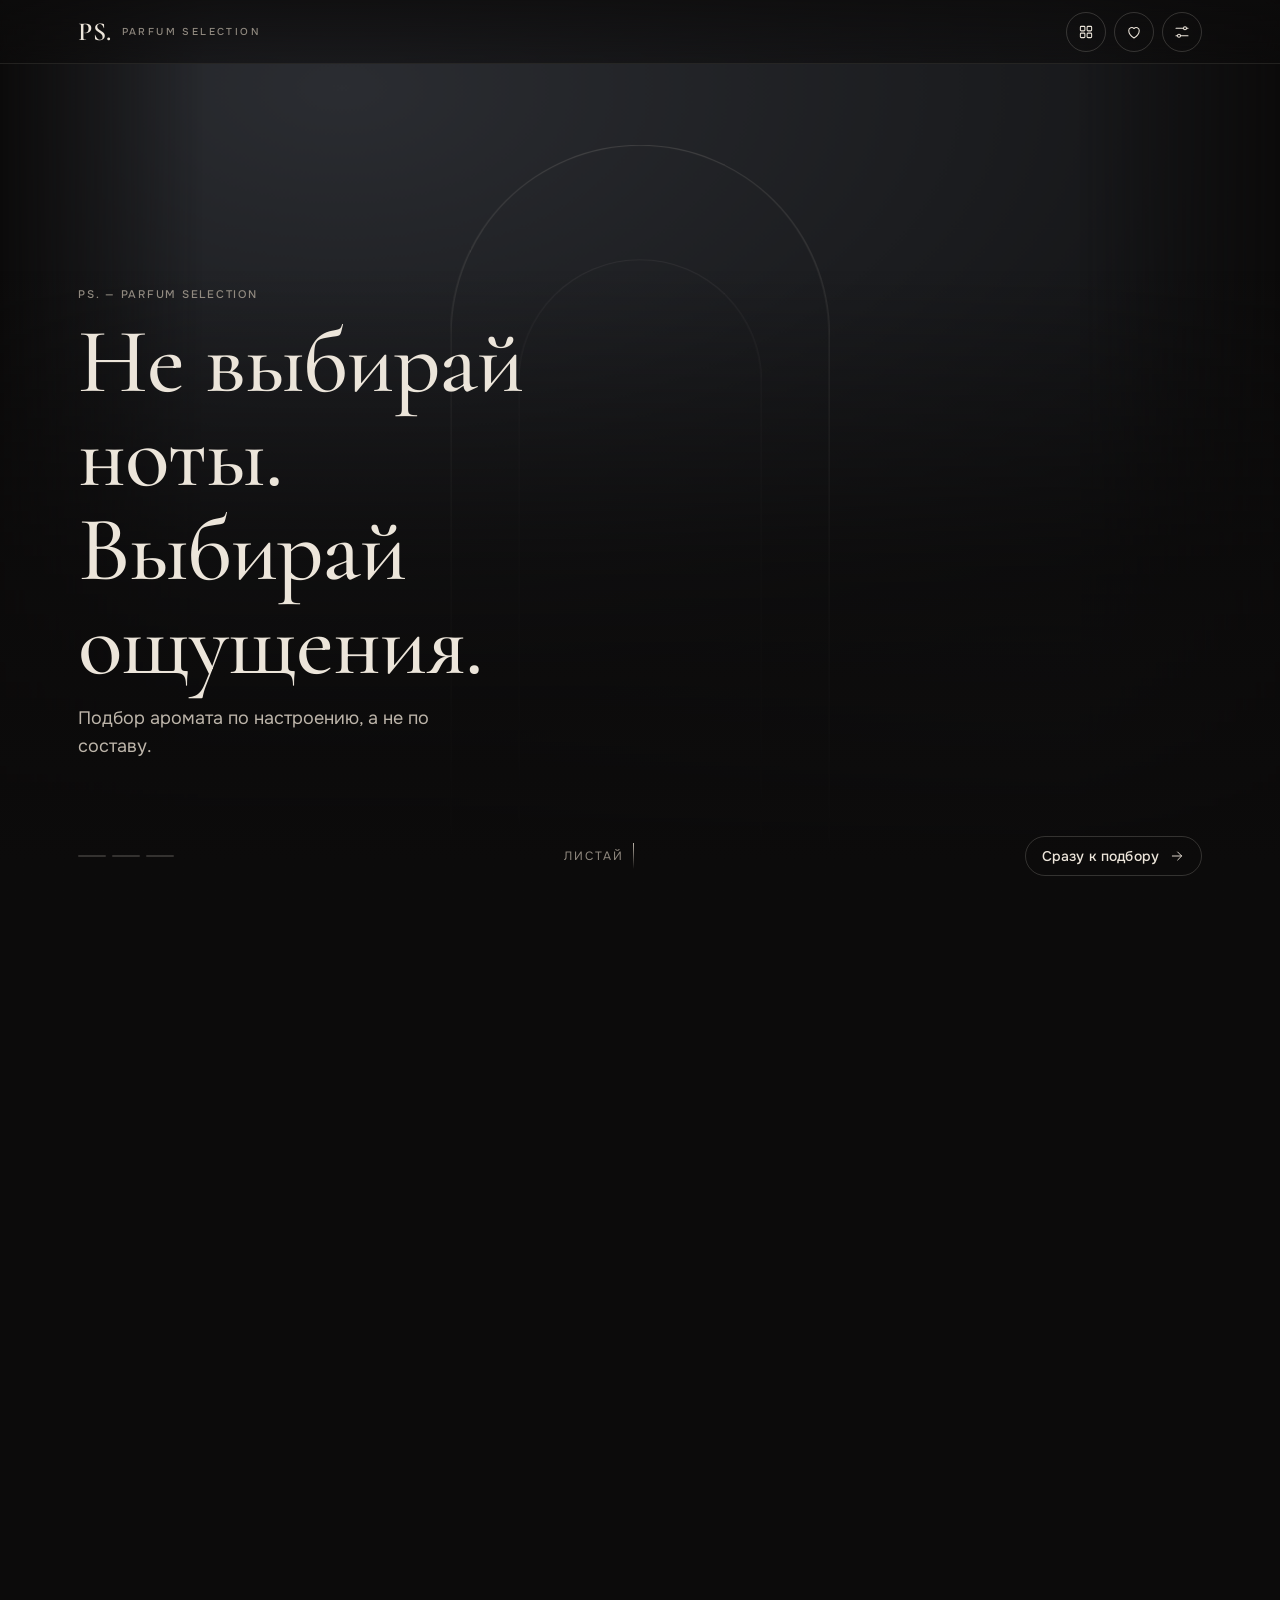
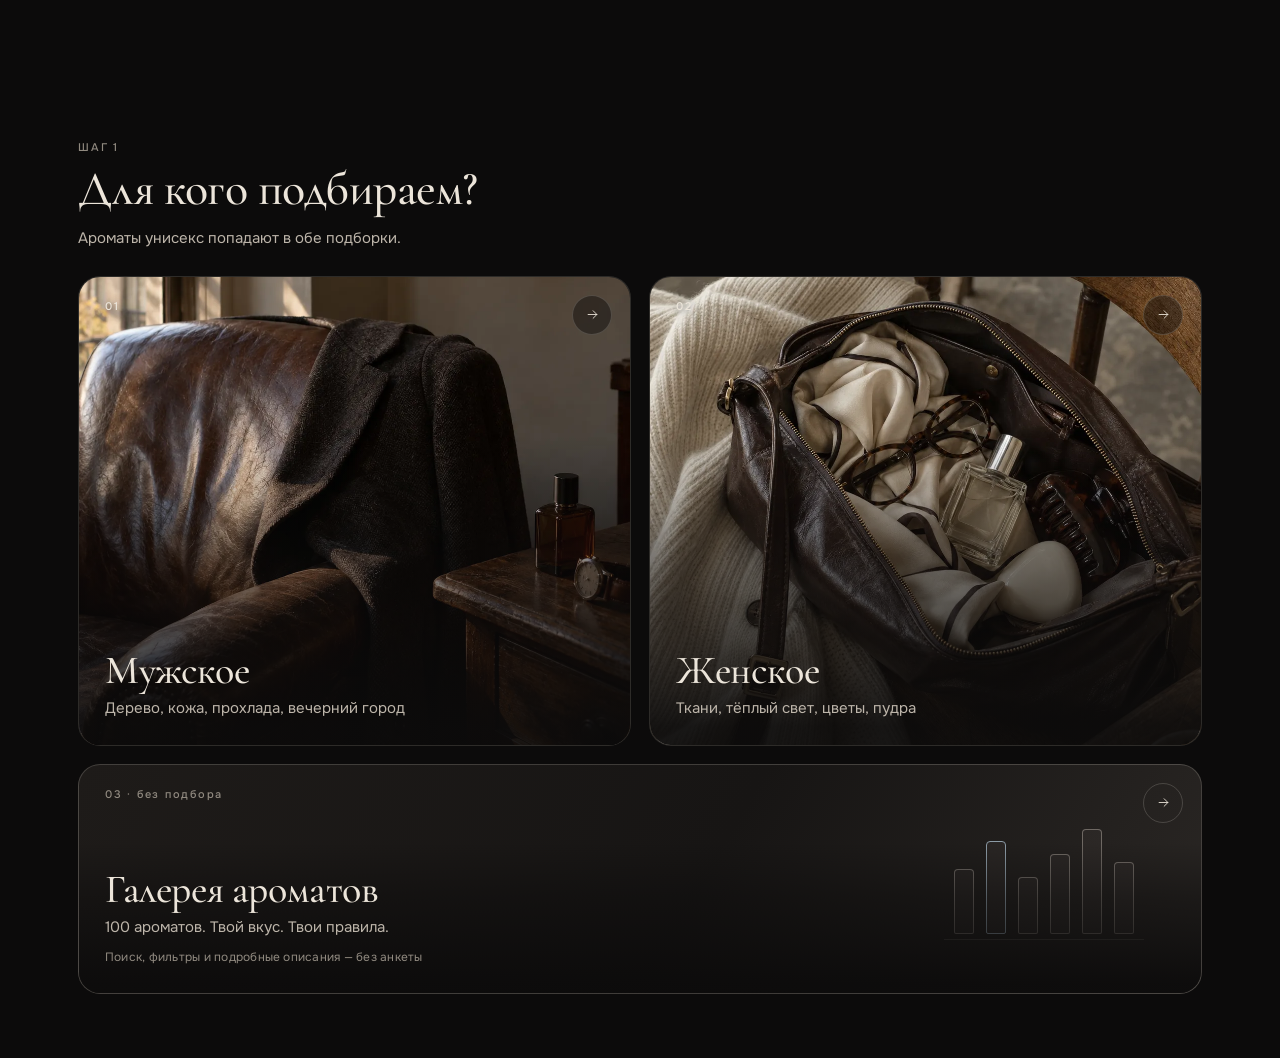
==== commit 12c0128f: "Add files via upload" ====
--- a/ps-site/ps-2.0/index.html
+++ b/ps-site/ps-2.0/index.html
@@ -29,26 +29,30 @@
           <span class="logo__cap">Parfum Selection</span>
         </a>
         <div class="hdr__right">
-          <div class="seg hdr__desk" role="group" aria-label="Язык описаний" data-hdr-lang>
-            <button type="button" class="seg__btn" data-lang="plain">Просто</button>
-            <button type="button" class="seg__btn" data-lang="expert">Нотами</button>
-          </div>
           <div class="hdr__desk" data-hdr-gender hidden>
             <div class="seg" role="group" aria-label="Режим">
               <button type="button" class="seg__btn" data-gender="male">Мужское</button>
               <button type="button" class="seg__btn" data-gender="female">Женское</button>
             </div>
           </div>
+          <button type="button" class="icon-btn" data-open="gallery" aria-label="Галерея ароматов">
+            <svg viewBox="0 0 24 24" fill="none" stroke="currentColor" stroke-width="1.4" stroke-linecap="round" stroke-linejoin="round" aria-hidden="true"><rect x="4.5" y="4.5" width="6" height="6" rx="1.2"/><rect x="13.5" y="4.5" width="6" height="6" rx="1.2"/><rect x="4.5" y="13.5" width="6" height="6" rx="1.2"/><rect x="13.5" y="13.5" width="6" height="6" rx="1.2"/></svg>
+          </button>
           <button type="button" class="icon-btn" data-open="saved" aria-label="Сохранённое">
             <svg viewBox="0 0 24 24" fill="none" stroke="currentColor" stroke-width="1.4" stroke-linecap="round" stroke-linejoin="round" aria-hidden="true"><path d="M12 20s-7-4.4-7-10a4 4 0 0 1 7-2.6A4 4 0 0 1 19 10c0 5.6-7 10-7 10z"/></svg>
             <span class="badge" data-saved-count hidden>0</span>
           </button>
-          <button type="button" class="icon-btn hdr__mob" data-open="settings" aria-label="Настройки">
+          <button type="button" class="icon-btn" data-open="settings" aria-label="Настройки: язык описаний и режим">
             <svg viewBox="0 0 24 24" fill="none" stroke="currentColor" stroke-width="1.4" stroke-linecap="round" stroke-linejoin="round" aria-hidden="true"><path d="M4 7h10M18 7h2M4 17h2M10 17h10"/><circle cx="16" cy="7" r="2"/><circle cx="8" cy="17" r="2"/></svg>
           </button>
         </div>
       </div>
     </header>
+    <!-- Боковой декор широких экранов: только фон, не перехватывает нажатия (вступление, выбор пути, способ). -->
+    <div class="decor" aria-hidden="true">
+      <div class="decor__side decor__side--left" data-decor="left"></div>
+      <div class="decor__side decor__side--right" data-decor="right"></div>
+    </div>
     <main id="app" class="app" tabindex="-1">
       <div class="wrap screen"><p class="muted">Загружаем PS…</p></div>
     </main>
--- a/ps-site/ps-2.0/styles/tokens.css
+++ b/ps-site/ps-2.0/styles/tokens.css
@@ -1,15 +1,23 @@
-/* PS 2.0 — токены. Общая тёмная основа; мужской и женский режимы отличаются только акцентами.
-   Акцентные цвета зарегистрированы через @property, поэтому смена режима плавно перетекает. */
+/* PS 2.0 — токены. Общая тёмная основа PS; мужской и женский режимы различаются фоном, поверхностями,
+   текстом, акцентами и подсветкой. Цвета зарегистрированы через @property, поэтому смена режима
+   плавно перетекает (~520 мс). Линии и рамки вычисляются из цвета текста и тоже меняются вместе с режимом. */
 
+@property --bg { syntax: '<color>'; inherits: true; initial-value: #0c0b0b; }
+@property --bg-raise { syntax: '<color>'; inherits: true; initial-value: #131211; }
+@property --surface { syntax: '<color>'; inherits: true; initial-value: #171514; }
+@property --surface-2 { syntax: '<color>'; inherits: true; initial-value: #1e1b19; }
+@property --text { syntax: '<color>'; inherits: true; initial-value: #ece5da; }
+@property --text-2 { syntax: '<color>'; inherits: true; initial-value: #bdb5aa; }
+@property --muted { syntax: '<color>'; inherits: true; initial-value: #918a80; }
 @property --accent { syntax: '<color>'; inherits: true; initial-value: #8c9ba6; }
 @property --accent-2 { syntax: '<color>'; inherits: true; initial-value: #a2968a; }
 @property --glow { syntax: '<color>'; inherits: true; initial-value: rgba(140, 155, 166, 0.14); }
-@property --bg { syntax: '<color>'; inherits: true; initial-value: #0c0b0b; }
 
 :root {
   color-scheme: dark;
 
-  /* Основа */
+  /* Нейтральная основа — до выбора режима (вступление общее для обоих) */
+  --bg: #0c0b0b;
   --bg-raise: #131211;
   --surface: #171514;
   --surface-2: #1e1b19;
@@ -17,11 +25,16 @@
   --text: #ece5da;
   --text-2: #bdb5aa;
   --muted: #918a80;
-  --faint: #5f5953;
-  --line: rgba(236, 229, 218, 0.1);
-  --line-2: rgba(236, 229, 218, 0.18);
-  --line-3: rgba(236, 229, 218, 0.34);
-  --veil: rgba(12, 11, 10, 0.72);
+  --accent: #8c9ba6;
+  --accent-2: #a2968a;
+  --glow: rgba(140, 155, 166, 0.14);
+  --on-primary: #12100e;
+
+  --faint: color-mix(in srgb, var(--text) 35%, var(--bg));
+  --line: color-mix(in srgb, var(--text) 10%, transparent);
+  --line-2: color-mix(in srgb, var(--text) 18%, transparent);
+  --line-3: color-mix(in srgb, var(--text) 34%, transparent);
+  --veil: color-mix(in srgb, var(--bg) 72%, transparent);
 
   /* Палитра бренда */
   --blue: #8796a3;
@@ -47,32 +60,43 @@
   --t-fast: 180ms;
   --t: 320ms;
   --t-theme: 520ms;
-
-  --accent: #8c9ba6;
-  --accent-2: #a2968a;
-  --glow: rgba(140, 155, 166, 0.14);
-  --bg: #0c0b0b;
 }
 
+/* Мужское: глубокий графит, холодный почти чёрный, стальной синий; тёмное дерево — во втором акценте. */
 html[data-theme='male'] {
-  --accent: #93a6b6;
-  --accent-2: #7a5a47;
-  --glow: rgba(110, 138, 160, 0.17);
-  --bg: #0b0c0d;
+  --bg: #0b1017;
+  --bg-raise: #0f1620;
+  --surface: #151e29;
+  --surface-2: #1c2734;
+  --text: #e8edf3;
+  --text-2: #b4c0cc;
+  --muted: #8593a1;
+  --accent: #93a9bd;
+  --accent-2: #7a5c48;
+  --glow: rgba(120, 150, 180, 0.2);
+  --on-primary: #0b1017;
 }
 
+/* Женское: тёмный сливовый, тёплый шоколадный, приглушённая пудра, шампань. */
 html[data-theme='female'] {
-  --accent: #d6b8ac;
-  --accent-2: #8a5e4b;
-  --glow: rgba(205, 168, 150, 0.14);
-  --bg: #0d0b0a;
+  --bg: #181014;
+  --bg-raise: #1e141a;
+  --surface: #271a21;
+  --surface-2: #31222a;
+  --text: #f3e5e6;
+  --text-2: #d0bcbf;
+  --muted: #a48f94;
+  --accent: #d4a8ba;
+  --accent-2: #cdb38e;
+  --glow: rgba(212, 168, 186, 0.17);
+  --on-primary: #1a1015;
 }
 
 @media (min-width: 720px) {
   :root { --gutter: 28px; --hdr: 64px; }
 }
 
-/* Тона заглушек: тёмные, приглушённые; у каждого образа свой. */
+/* Тона заглушек: тёмные, приглушённые; у каждого образа свой. Нижний тон смешивается с фоном режима. */
 [data-tone='graphite'] { --t1: #2b2d32; --t2: #111214; }
 [data-tone='steel'] { --t1: #28333d; --t2: #0f1317; }
 [data-tone='cream'] { --t1: #39342d; --t2: #13110f; }
--- a/ps-site/ps-2.0/styles/base.css
+++ b/ps-site/ps-2.0/styles/base.css
@@ -6,7 +6,9 @@
 html {
   background: var(--bg);
   -webkit-text-size-adjust: 100%;
-  transition: --accent var(--t-theme) var(--ease), --accent-2 var(--t-theme) var(--ease), --glow var(--t-theme) var(--ease), --bg var(--t-theme) var(--ease);
+  transition-property: --bg, --bg-raise, --surface, --surface-2, --text, --text-2, --muted, --accent, --accent-2, --glow;
+  transition-duration: var(--t-theme);
+  transition-timing-function: var(--ease);
 }
 
 body {
@@ -60,14 +62,14 @@
 .hdr {
   position: fixed; inset: 0 0 auto 0; z-index: 40;
   height: var(--hdr);
-  background: rgba(12, 11, 11, 0.82);
+  background: rgba(12, 12, 14, 0.84);
   background: linear-gradient(to bottom, color-mix(in srgb, var(--bg) 82%, transparent), color-mix(in srgb, var(--bg) 55%, transparent));
   backdrop-filter: blur(14px) saturate(120%);
   -webkit-backdrop-filter: blur(14px) saturate(120%);
   border-bottom: 1px solid var(--line);
 }
 .hdr__inner { height: 100%; display: flex; align-items: center; justify-content: space-between; gap: 12px; }
-.logo { display: inline-flex; align-items: baseline; gap: 10px; text-decoration: none; }
+.logo { display: inline-flex; align-items: center; gap: 10px; min-height: 44px; text-decoration: none; }
 .logo__mark { font: 600 26px/1 var(--font-display); letter-spacing: 0.02em; }
 .logo__cap { font: 500 10px/1 var(--font-ui); letter-spacing: 0.24em; text-transform: uppercase; color: var(--muted); }
 .hdr__right { display: flex; align-items: center; gap: 8px; }
@@ -109,8 +111,8 @@
 }
 .btn:active { transform: scale(0.98); }
 .btn[disabled] { opacity: 0.38; pointer-events: none; }
-.btn--primary { background: var(--text); color: #12100e; }
-.btn--primary:hover { background: #fff8ee; }
+.btn--primary { background: var(--text); color: var(--on-primary); }
+.btn--primary:hover { background: color-mix(in srgb, var(--text) 82%, #fff); }
 .btn--ghost { border: 1px solid var(--line-2); color: var(--text); }
 .btn--ghost:hover { border-color: var(--line-3); }
 .btn--sm { min-height: 40px; padding: 0 16px; font-size: 14px; }
@@ -155,7 +157,7 @@
   transition: background-color var(--t-fast) var(--ease), color var(--t-fast) var(--ease), border-color var(--t-fast) var(--ease);
 }
 .chip:hover { border-color: var(--line-3); color: var(--text); }
-.chip[aria-pressed='true'] { background: var(--text); border-color: var(--text); color: #12100e; }
+.chip[aria-pressed='true'] { background: var(--text); border-color: var(--text); color: var(--on-primary); }
 .chip--static { cursor: default; }
 .chip--static:hover { border-color: var(--line-2); color: var(--text-2); }
 .chip__x { opacity: 0.6; font-size: 16px; line-height: 1; }
@@ -168,10 +170,12 @@
   border-color: rgba(236, 229, 218, 0.14); /* цвет линий-мотивов (рамки у самой заглушки нет) */
   background:
     radial-gradient(80% 60% at 85% 105%, var(--glow), transparent 70%),
-    radial-gradient(120% 95% at 28% 12%, var(--t1, #2b2d32), var(--t2, #111214) 72%);
+    radial-gradient(120% 95% at 28% 12%, var(--t1, #2b2d32), color-mix(in srgb, var(--t2, #111214) 65%, var(--bg)) 72%);
   isolation: isolate;
 }
-.slot > img { position: absolute; inset: 0; width: 100%; height: 100%; object-fit: cover; z-index: 1; }
+.slot img { position: absolute; inset: 0; width: 100%; height: 100%; object-fit: cover; z-index: 1; }
+.slot__img { opacity: 0; transition: opacity 420ms var(--ease); }
+.slot__img.is-loaded { opacity: 1; }
 .slot.has-img::before, .slot.has-img::after { display: none; }
 .slot::before, .slot::after { content: ''; position: absolute; pointer-events: none; border-color: rgba(236, 229, 218, 0.13); }
 .slot--arch::before { left: 24%; right: 24%; top: 20%; bottom: -1px; border: 1px solid; border-bottom: 0; border-radius: 999px 999px 0 0; border-color: inherit; }
--- a/ps-site/ps-2.0/styles/screens.css
+++ b/ps-site/ps-2.0/styles/screens.css
@@ -76,7 +76,7 @@
 .bigcard > .slot::before, .bigcard > .slot::after { opacity: 0.9; }
 .bigcard > .slot--circle::before { top: 14%; width: 40%; left: 30%; }
 .bigcard > .slot--circle::after { top: 12%; }
-.bigcard__veil { position: absolute; inset: 0; z-index: -1; background: linear-gradient(to top, rgba(10, 9, 8, 0.94) 6%, rgba(10, 9, 8, 0.4) 46%, transparent 70%); }
+.bigcard__veil { position: absolute; inset: 0; z-index: -1; background: linear-gradient(to top, color-mix(in srgb, var(--bg) 94%, transparent) 6%, color-mix(in srgb, var(--bg) 40%, transparent) 46%, transparent 70%); }
 .bigcard__num { position: absolute; top: 14px; left: 14px; font: 500 11px/1 var(--font-ui); letter-spacing: 0.16em; color: var(--muted); }
 .bigcard__arrow { position: absolute; top: 10px; right: 10px; width: 34px; height: 34px; display: grid; place-items: center; border: 1px solid var(--line-2); border-radius: 50%; }
 .bigcard__arrow svg { width: 15px; height: 15px; }
@@ -88,6 +88,30 @@
   .bigcard__num { top: 24px; left: 26px; }
   .bigcard__arrow { top: 18px; right: 18px; width: 40px; height: 40px; }
   .bigcard__text { font-size: 15px; max-width: 30ch; }
+}
+
+/* Выбор пути: на телефоне три карточки друг под другом, на компьютере — две сверху и широкая галерея под ними */
+.bigcards--choose { grid-template-columns: 1fr; }
+.bigcards--choose .bigcard { aspect-ratio: 16 / 9; }
+.bigcard--wide { grid-column: 1 / -1; }
+.bigcard--gallery {
+  aspect-ratio: auto; min-height: 196px;
+  background: linear-gradient(120deg, var(--surface-2), var(--surface) 55%, color-mix(in srgb, var(--accent-2) 14%, var(--surface)));
+  border-color: var(--line-2);
+}
+.bigcard--gallery .bigcard__title, .bigcard--gallery .bigcard__text, .bigcard--gallery .bigcard__meta { max-width: 62%; }
+.bigcard--gallery .bigcard__meta { text-transform: none; letter-spacing: 0.02em; font-size: 12px; }
+.schema--shelf { left: auto; right: 7%; top: auto; bottom: 18%; transform: none; display: flex; align-items: flex-end; gap: 7px; height: 46%; }
+.schema--shelf i { width: 13px; border: 1px solid var(--line-3); border-radius: 4px 4px 2px 2px; background: color-mix(in srgb, var(--text) 4%, transparent); }
+.schema--shelf i:nth-child(1) { height: 62%; } .schema--shelf i:nth-child(2) { height: 88%; border-color: var(--accent); }
+.schema--shelf i:nth-child(3) { height: 54%; } .schema--shelf i:nth-child(4) { height: 76%; }
+.schema--shelf i:nth-child(5) { height: 100%; } .schema--shelf i:nth-child(6) { height: 68%; }
+.schema--shelf::after { content: ''; position: absolute; left: -10px; right: -10px; bottom: -6px; border-top: 1px solid var(--line-2); }
+@media (min-width: 720px) {
+  .bigcards--choose { grid-template-columns: 1fr 1fr; }
+  .bigcards--choose .bigcard { aspect-ratio: 4 / 3.4; }
+  .bigcards--choose .bigcard--gallery { aspect-ratio: auto; min-height: 230px; }
+  .schema--shelf { gap: 12px; } .schema--shelf i { width: 20px; }
 }
 
 /* Схемы на карточках «Каталог / По одной» — только линии, без картинок */
@@ -123,7 +147,7 @@
 }
 .mcard__btn:active { transform: scale(0.98); }
 .mcard__btn .slot { --ratio: 3 / 4; }
-.mcard__veil { position: absolute; inset: 0; z-index: 1; background: linear-gradient(to top, rgba(10, 9, 8, 0.92) 8%, rgba(10, 9, 8, 0.25) 50%, transparent 66%); }
+.mcard__veil { position: absolute; inset: 0; z-index: 1; background: linear-gradient(to top, color-mix(in srgb, var(--bg) 92%, transparent) 8%, color-mix(in srgb, var(--bg) 25%, transparent) 50%, transparent 66%); }
 .mcard__body { position: absolute; left: 0; right: 0; bottom: 0; z-index: 2; padding: 12px 12px 13px; }
 .mcard__title { font: 500 21px/1.02 var(--font-display); }
 .mcard__hint { margin-top: 5px; color: var(--text-2); font-size: 12px; line-height: 1.35; display: -webkit-box; -webkit-line-clamp: 2; -webkit-box-orient: vertical; overflow: hidden; }
@@ -131,8 +155,8 @@
   position: absolute; top: 10px; right: 10px; z-index: 2;
   width: 26px; height: 26px; display: grid; place-items: center;
   border-radius: 50%; border: 1px solid rgba(236, 229, 218, 0.5);
-  background: rgba(10, 9, 8, 0.3);
-  font: 600 12px/1 var(--font-ui); color: #12100e;
+  background: color-mix(in srgb, var(--bg) 30%, transparent);
+  font: 600 12px/1 var(--font-ui); color: var(--on-primary);
   transition: background-color var(--t-fast) var(--ease), border-color var(--t-fast) var(--ease), transform var(--t) var(--ease-out);
 }
 .mcard.is-liked .mcard__btn { border-color: var(--accent); box-shadow: 0 0 0 1px var(--accent), 0 10px 30px var(--glow); }
@@ -143,7 +167,7 @@
   position: absolute; top: 4px; left: 4px; z-index: 3;
   width: 40px; height: 40px; display: grid; place-items: center; border-radius: 50%;
 }
-.mcard__info span { width: 24px; height: 24px; display: grid; place-items: center; border-radius: 50%; border: 1px solid rgba(236, 229, 218, 0.36); background: rgba(10, 9, 8, 0.3); font: italic 500 14px/1 var(--font-display); color: var(--text); }
+.mcard__info span { width: 24px; height: 24px; display: grid; place-items: center; border-radius: 50%; border: 1px solid rgba(236, 229, 218, 0.36); background: color-mix(in srgb, var(--bg) 30%, transparent); font: italic 500 14px/1 var(--font-display); color: var(--text); }
 @media (min-width: 720px) { .mcard__title { font-size: 24px; } .mcard__body { padding: 16px; } .mcard__hint { font-size: 13px; } }
 
 /* Свайп: одна большая карточка */
@@ -164,7 +188,7 @@
 .deck__card[data-depth='1'] { transform: translateY(calc(10px - var(--promote, 0) * 10px)) scale(calc(0.95 + var(--promote, 0) * 0.05)); opacity: 0.6; }
 .deck__card[data-depth='2'] { transform: translateY(20px) scale(0.9); opacity: 0.3; }
 .deck__card.is-dragging { transition: none; cursor: grabbing; }
-.deck__veil { position: absolute; inset: 0; background: linear-gradient(to top, rgba(10, 9, 8, 0.94) 10%, rgba(10, 9, 8, 0.3) 48%, transparent 66%); }
+.deck__veil { position: absolute; inset: 0; background: linear-gradient(to top, color-mix(in srgb, var(--bg) 94%, transparent) 10%, color-mix(in srgb, var(--bg) 30%, transparent) 48%, transparent 66%); }
 .deck__body { position: absolute; left: 0; right: 0; bottom: 0; padding: 20px; display: grid; gap: 8px; }
 .deck__title { font: 500 clamp(30px, 8.5vw, 40px)/1 var(--font-display); }
 .deck__hint { color: var(--text-2); font-size: 14px; }
@@ -172,7 +196,7 @@
 .deck__stamp {
   position: absolute; top: 18px; padding: 7px 12px; border-radius: 8px;
   font: 600 12px/1 var(--font-ui); letter-spacing: 0.14em; text-transform: uppercase;
-  border: 1px solid currentColor; background: rgba(10, 9, 8, 0.4); opacity: 0;
+  border: 1px solid currentColor; background: color-mix(in srgb, var(--bg) 40%, transparent); opacity: 0;
 }
 .deck__stamp--like { left: 18px; color: var(--text); opacity: var(--like, 0); }
 .deck__stamp--nope { right: 18px; color: var(--muted); opacity: var(--nope, 0); }
@@ -184,7 +208,7 @@
 .deck__icon svg { width: 22px; height: 22px; }
 .deck__btn:active .deck__icon { transform: scale(0.94); }
 .deck__btn--small .deck__icon { width: 46px; height: 46px; margin-top: 6px; }
-.deck__btn--like .deck__icon { background: var(--text); border-color: var(--text); color: #12100e; }
+.deck__btn--like .deck__icon { background: var(--text); border-color: var(--text); color: var(--on-primary); }
 .deck__btn:hover .deck__icon { border-color: var(--line-3); }
 .deck-empty { text-align: center; display: grid; gap: 12px; justify-items: center; padding: 40px 0; }
 
@@ -193,7 +217,7 @@
 .tray__count { font-size: 12px; letter-spacing: 0.12em; text-transform: uppercase; color: var(--muted); }
 .tray__chips { display: flex; gap: 6px; overflow-x: auto; scrollbar-width: none; }
 .tray__chips::-webkit-scrollbar { display: none; }
-.tray__chip { flex: none; display: inline-flex; align-items: center; gap: 6px; min-height: 30px; padding: 0 10px; border-radius: 999px; border: 1px solid var(--line-2); font-size: 13px; color: var(--text); white-space: nowrap; }
+.tray__chip { flex: none; display: inline-flex; align-items: center; gap: 6px; min-height: 36px; padding: 0 12px; border-radius: 999px; border: 1px solid var(--line-2); font-size: 13px; color: var(--text); white-space: nowrap; }
 .tray__chip b { font-weight: 600; color: var(--accent); }
 .tray__empty { font-size: 13px; color: var(--text-2); }
 
@@ -238,7 +262,7 @@
 .opt--multi .opt__mark { border-radius: 7px; }
 .opt[aria-pressed='true'] { border-color: var(--accent); background: color-mix(in srgb, var(--accent) 10%, var(--surface)); }
 .opt[aria-pressed='true'] .opt__mark { background: var(--text); border-color: var(--text); }
-.opt[aria-pressed='true'] .opt__mark::after { content: ''; width: 8px; height: 8px; border-radius: 50%; background: #12100e; }
+.opt[aria-pressed='true'] .opt__mark::after { content: ''; width: 8px; height: 8px; border-radius: 50%; background: var(--on-primary); }
 .opt--multi[aria-pressed='true'] .opt__mark::after { border-radius: 2px; }
 
 .search { position: relative; }
@@ -280,7 +304,7 @@
 .no-anim .pcard, .no-anim .prow { animation: none; opacity: 1; transform: none; }
 .pcard__media { position: relative; display: block; width: 100%; text-align: left; }
 .pcard__media .slot { --ratio: 16 / 10; }
-.pcard__tag { position: absolute; left: 14px; top: 14px; z-index: 2; padding: 6px 10px; border-radius: 999px; background: rgba(10, 9, 8, 0.55); border: 1px solid var(--line-2); font-size: 11px; letter-spacing: 0.12em; text-transform: uppercase; color: var(--text); backdrop-filter: blur(8px); -webkit-backdrop-filter: blur(8px); }
+.pcard__tag { position: absolute; left: 14px; top: 14px; z-index: 2; padding: 6px 10px; border-radius: 999px; background: color-mix(in srgb, var(--bg) 55%, transparent); border: 1px solid var(--line-2); font-size: 11px; letter-spacing: 0.12em; text-transform: uppercase; color: var(--text); backdrop-filter: blur(8px); -webkit-backdrop-filter: blur(8px); }
 .pcard__tag--disc { border-color: var(--accent); color: var(--accent); }
 .pcard__body { display: grid; gap: 8px; padding: 16px 18px 18px; }
 .pcard__brand { font-size: 11px; letter-spacing: 0.16em; text-transform: uppercase; color: var(--muted); }
@@ -345,3 +369,135 @@
 .srow__open { flex: 1; text-align: left; display: grid; gap: 2px; }
 .settings { display: grid; gap: 22px; padding-top: 8px; }
 .settings__item { display: grid; gap: 10px; }
+
+/* ================= Галерея ароматов ================= */
+.gsearch { margin-bottom: 18px; }
+.gfilters { display: grid; gap: 14px; }
+.frow { display: grid; gap: 8px; min-width: 0; }
+.frow__label { font: 500 11px/1.3 var(--font-ui); letter-spacing: 0.14em; text-transform: uppercase; color: var(--muted); }
+.frow__note { font-size: 12px; color: var(--muted); }
+.gmore-toggle { margin: 16px 0 4px; }
+.gmore { display: grid; gap: 16px; padding: 16px; margin-top: 10px; border: 1px solid var(--line); border-radius: var(--r-lg); background: var(--surface); }
+.gselect {
+  width: 100%; min-height: 46px; padding: 0 40px 0 14px;
+  border-radius: var(--r-sm); border: 1px solid var(--line-2);
+  background: var(--bg-raise) url("data:image/svg+xml,%3Csvg xmlns='http://www.w3.org/2000/svg' viewBox='0 0 24 24' fill='none' stroke='%23999' stroke-width='1.6'%3E%3Cpath d='M7 10l5 5 5-5'/%3E%3C/svg%3E") no-repeat right 12px center / 18px;
+  color: var(--text); font: inherit; font-size: 15px; appearance: none; -webkit-appearance: none;
+}
+.gselect:focus { outline: none; border-color: var(--accent); }
+.gselect--sm { width: auto; min-height: 40px; font-size: 14px; }
+.gactive { margin-top: 14px; }
+.gactive:empty { display: none; }
+.gbar { display: flex; flex-wrap: wrap; align-items: center; gap: 10px; margin: 18px 0 14px; padding-top: 16px; border-top: 1px solid var(--line); }
+.gcount { flex: 1 0 auto; color: var(--text-2); font-size: 14px; }
+.gcount b { font: 500 22px/1 var(--font-display); color: var(--text); margin-right: 4px; }
+.gmore-list { display: flex; justify-content: center; margin-top: 20px; }
+.gcta { margin-top: 36px; }
+@media (min-width: 900px) { .gfilters { grid-template-columns: 1fr 1fr; column-gap: 28px; } .gmore { grid-template-columns: 1fr 1fr; column-gap: 28px; } }
+
+.prow--save { display: grid; grid-template-columns: 1fr auto; align-items: center; gap: 8px; }
+.prow__save { width: 44px; height: 44px; }
+.prow__save[aria-pressed='true'] { color: var(--accent); border-color: var(--accent); }
+.pcard .icon-btn[aria-pressed='true'] { color: var(--accent); border-color: var(--accent); }
+.deck__info { top: 8px; left: 8px; }
+.deck__story { display: -webkit-box; -webkit-line-clamp: 4; -webkit-box-orient: vertical; overflow: hidden; }
+/* ---- Исправления по аудиту вёрстки (320–1440 px) ---- */
+.bigcards > *, .pgrid > *, .mgrid > *, .tiers > * { min-width: 0; }
+.pcard__body { grid-template-columns: minmax(0, 1fr); }
+.pcard__actions { flex-wrap: wrap; }
+.pcard__actions .btn--sm { flex: 1 1 auto; min-width: 0; padding: 0 14px; }
+.gbar .gselect--sm { flex: 1 1 150px; min-width: 0; max-width: 100%; }
+.gbar .gcount { flex: 1 0 100%; }
+@media (min-width: 560px) { .gbar .gcount { flex: 1 0 auto; } .gbar .gselect--sm { flex: 0 1 auto; } }
+.seg--full .seg__btn { min-width: 0; padding: 0 6px; }
+.frow, .gmore > * { min-width: 0; }.bigcards--choose .bigcard--gallery { aspect-ratio: auto; }
+/* Маленькая карточка «по одной» (низкий экран): подробное описание прячем, оно есть по кнопке «i». */
+.deck__stack.is-compact .deck__story { display: none; }
+.mcard__title { font-size: clamp(17px, 5.4vw, 21px); overflow-wrap: break-word; hyphens: auto; }
+@media (min-width: 720px) { .mcard__title { font-size: 24px; } }
+
+/* ================= Боковой декор широких экранов ================= */
+/* Только фон: за контентом, без нажатий, без горизонтальной прокрутки. На узких экранах скрыт. */
+.app { position: relative; z-index: 1; }
+.decor { display: none; }
+@media (min-width: 1100px) {
+  html[data-decor='on'] .decor { display: block; position: fixed; inset: 0; z-index: 0; pointer-events: none; overflow: hidden; }
+  .decor__side {
+    position: absolute; top: 0; bottom: 0; width: clamp(220px, calc((100vw - var(--maxw)) / 2 + 170px), 460px);
+    opacity: calc(var(--decor-o, 0) * 0.9);
+    transition: opacity 260ms linear;
+  }
+  .decor__side img { width: 100%; height: 100%; object-fit: cover; }
+  .decor__side--left {
+    left: 0;
+    -webkit-mask-image: linear-gradient(90deg, #000 35%, transparent);
+    mask-image: linear-gradient(90deg, #000 35%, transparent);
+  }
+  .decor__side--right {
+    right: 0;
+    -webkit-mask-image: linear-gradient(270deg, #000 35%, transparent);
+    mask-image: linear-gradient(270deg, #000 35%, transparent);
+  }
+  /* Временные тональные слои, пока нет фото: слева — холодный камень и тёмное дерево, справа — пудра, слива, шоколад. */
+  .decor__side--left:not(.has-img) {
+    background:
+      repeating-linear-gradient(90deg, transparent 0 46px, rgba(255, 255, 255, 0.018) 46px 47px),
+      radial-gradient(55% 35% at 18% 30%, rgba(98, 112, 126, 0.32), transparent 70%),
+      radial-gradient(60% 40% at 0% 82%, rgba(74, 58, 44, 0.42), transparent 72%),
+      linear-gradient(90deg, #121519, #0b0d10 70%, transparent);
+  }
+  .decor__side--right:not(.has-img) {
+    background:
+      repeating-linear-gradient(115deg, transparent 0 60px, rgba(255, 230, 235, 0.02) 60px 62px),
+      radial-gradient(45% 30% at 84% 24%, rgba(170, 112, 128, 0.3), transparent 70%),
+      radial-gradient(60% 45% at 100% 86%, rgba(92, 56, 62, 0.42), transparent 72%),
+      linear-gradient(270deg, #1a1114, #100b0d 70%, transparent);
+  }
+  /* Во вступлении края сцены растворяются в фоне, чтобы декор обрамлял, а не перекрывал её. */
+  html[data-decor='on'] .scene__media {
+    -webkit-mask-image: linear-gradient(90deg, transparent, #000 16%, #000 84%, transparent);
+    mask-image: linear-gradient(90deg, transparent, #000 16%, #000 84%, transparent);
+  }
+}
+
+/* ================= Выбор языка описаний ================= */
+.langpick { margin-top: 36px; padding-top: 26px; border-top: 1px solid var(--line); display: grid; gap: 12px; }
+.langpick__opts { display: grid; gap: 10px; margin-top: 6px; }
+@media (min-width: 720px) { .langpick__opts { grid-template-columns: 1fr 1fr; } }
+.langopt {
+  display: grid; gap: 8px; text-align: left; padding: 16px 18px;
+  border-radius: var(--r); border: 1px solid var(--line-2); background: color-mix(in srgb, var(--surface) 70%, transparent);
+  transition: border-color var(--t-fast) var(--ease), background-color var(--t-fast) var(--ease);
+}
+.langopt:hover { border-color: var(--line-3); }
+.langopt[aria-pressed='true'] { border-color: var(--accent); background: color-mix(in srgb, var(--accent) 9%, var(--surface)); }
+.langopt__head { display: flex; align-items: center; justify-content: space-between; gap: 10px; }
+.langopt__title { font: 500 22px/1.1 var(--font-display); }
+.langopt__ex { color: var(--text-2); font-size: 13px; line-height: 1.45; }
+.langopt__ex b { color: var(--text); font-weight: 500; }
+.langopt[aria-pressed='true'] .opt__mark { background: var(--text); border-color: var(--text); }
+.langopt[aria-pressed='true'] .opt__mark::after { content: ''; width: 8px; height: 8px; border-radius: 50%; background: var(--on-primary); }
+
+.pd__sec-head { flex-wrap: wrap; }
+
+/* Затемнение только там, где текст: фото не притушиваются целиком (у светлых и тёмных снимков своё освещение). */
+.mcard__veil { background: linear-gradient(to top, color-mix(in srgb, var(--bg) 90%, transparent) 0%, color-mix(in srgb, var(--bg) 62%, transparent) 26%, transparent 52%); }
+.deck__veil { background: linear-gradient(to top, color-mix(in srgb, var(--bg) 94%, transparent) 0%, color-mix(in srgb, var(--bg) 70%, transparent) 30%, transparent 58%); }
+.bigcard__veil { background: linear-gradient(to top, color-mix(in srgb, var(--bg) 94%, transparent) 4%, color-mix(in srgb, var(--bg) 45%, transparent) 42%, transparent 66%); }
+.mcard .slot.has-img::after, .deck__card .slot.has-img::after { display: none; }
+/* Кружок выбора и «i» читаются и на светлых фото */
+.mcard__check { background: color-mix(in srgb, var(--bg) 55%, transparent); border-color: rgba(255, 255, 255, 0.75); }
+.mcard__info span { background: color-mix(in srgb, var(--bg) 55%, transparent); border-color: rgba(255, 255, 255, 0.6); }
+
+/* Полки галереи — в правом верхнем углу, не под текстом */
+.schema--shelf { top: 58px; bottom: auto; right: 20px; height: 64px; }
+.bigcard--gallery { min-height: 230px; }
+@media (min-width: 720px) { .schema--shelf { top: auto; bottom: 26%; right: 6%; height: 46%; } }
+
+.bigcard .schema--shelf { left: auto; transform: none; }
+
+.bigcard:has(.slot.has-img) .bigcard__num { color: var(--text); text-shadow: 0 1px 10px rgba(0, 0, 0, 0.7); }
+.bigcard:has(.slot.has-img) .bigcard__arrow { background: color-mix(in srgb, var(--bg) 45%, transparent); }
+
+.bigcard__title { font-size: clamp(20px, 6.6vw, 40px); overflow-wrap: break-word; hyphens: auto; }
+.bigcards--choose .bigcard__title { font-size: clamp(26px, 8vw, 40px); }
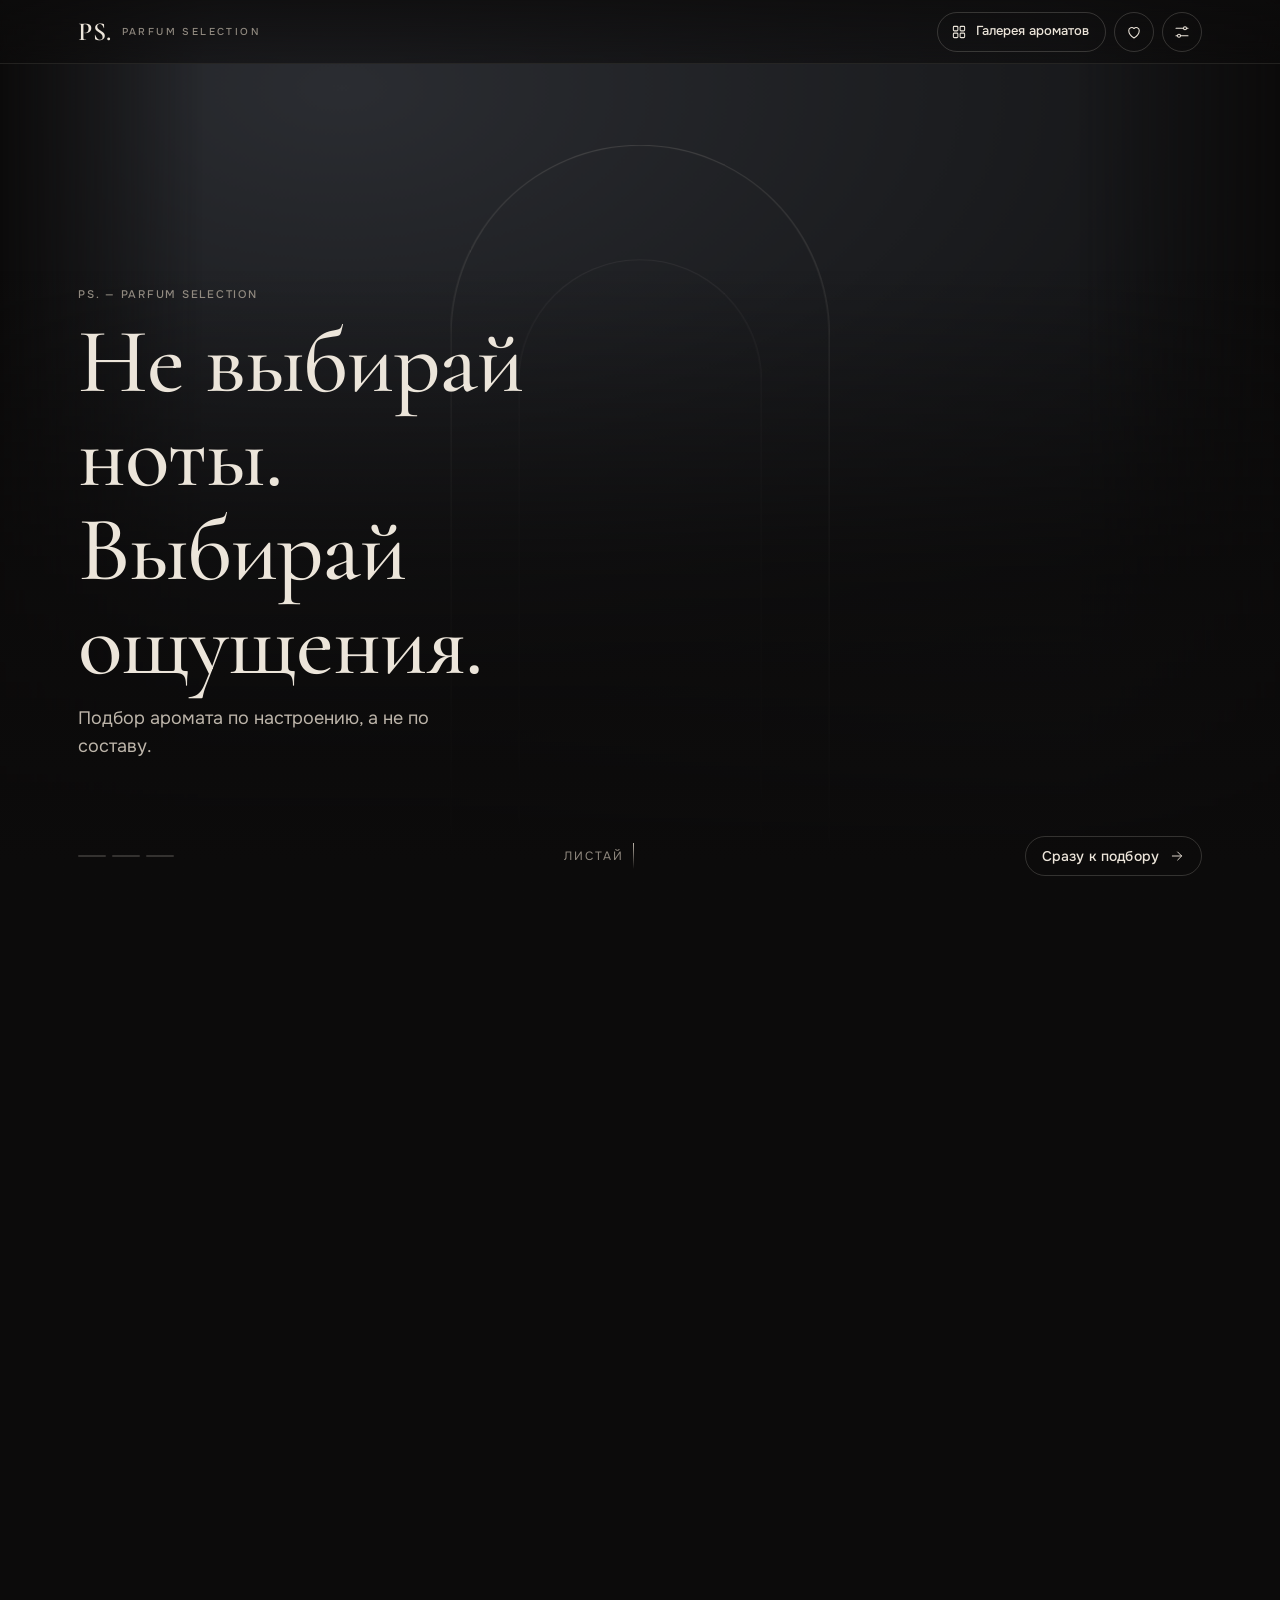
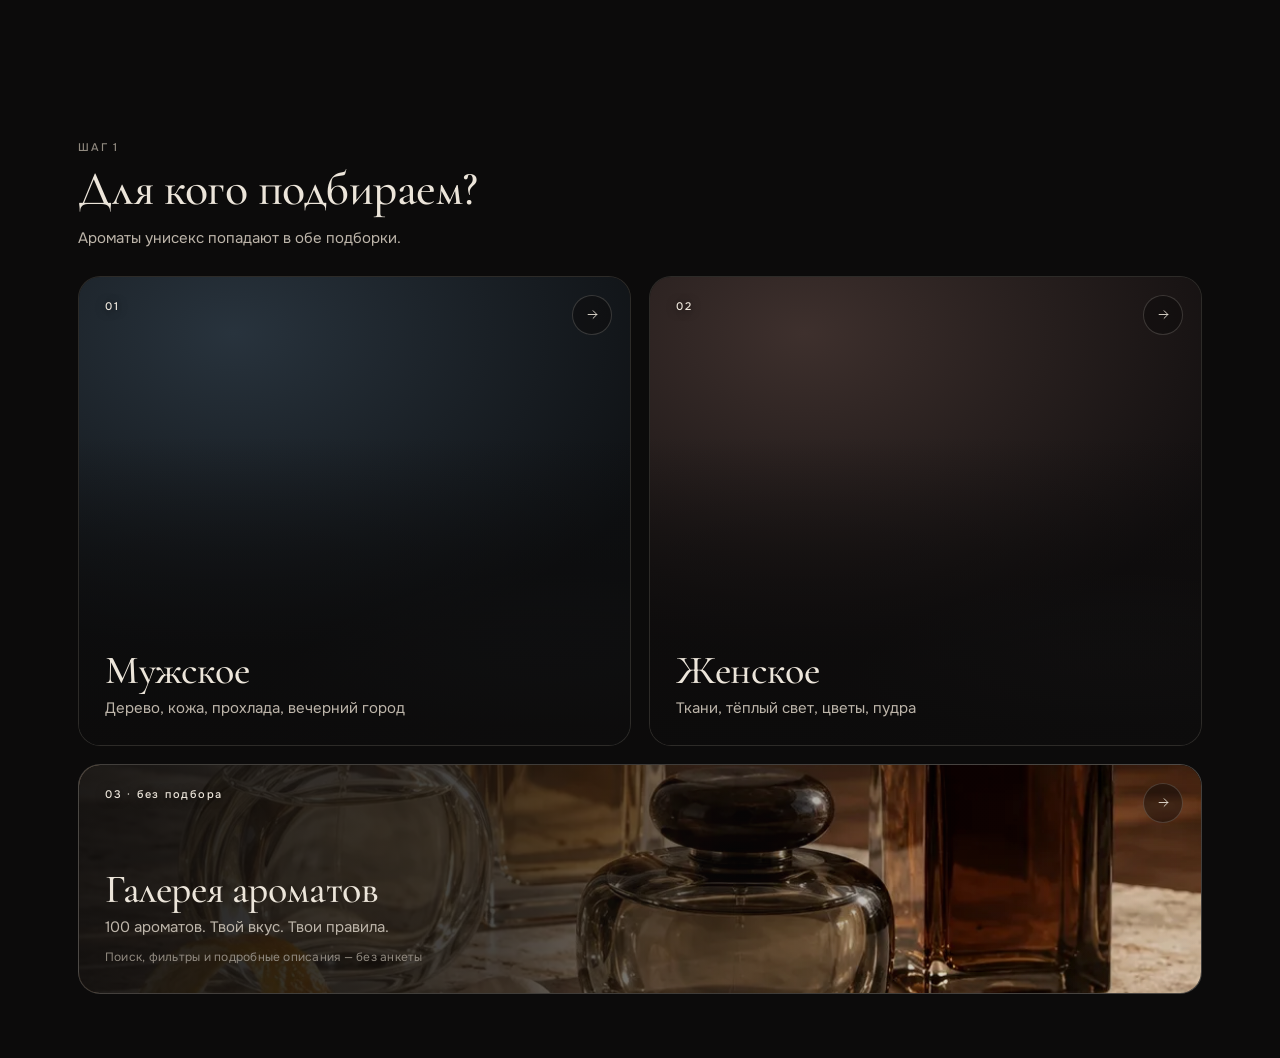
==== commit 644819a8: "Add files via upload" ====
--- a/ps-site/ps-2.0/index.html
+++ b/ps-site/ps-2.0/index.html
@@ -16,9 +16,9 @@
     <link rel="preload" href="../assets/fonts/cormorant-garamond-cyrillic-500-normal.woff2" as="font" type="font/woff2" crossorigin />
     <link rel="preload" href="../assets/fonts/onest-cyrillic-400-normal.woff2" as="font" type="font/woff2" crossorigin />
     <link rel="stylesheet" href="../styles/fonts.css" />
-    <link rel="stylesheet" href="./styles/tokens.css" />
-    <link rel="stylesheet" href="./styles/base.css" />
-    <link rel="stylesheet" href="./styles/screens.css" />
+    <link rel="stylesheet" href="./styles/tokens.css?v=2.2" />
+    <link rel="stylesheet" href="./styles/base.css?v=2.2" />
+    <link rel="stylesheet" href="./styles/screens.css?v=2.2" />
   </head>
   <body>
     <a class="skip-link" href="#app">Перейти к содержанию</a>
@@ -35,8 +35,9 @@
               <button type="button" class="seg__btn" data-gender="female">Женское</button>
             </div>
           </div>
-          <button type="button" class="icon-btn" data-open="gallery" aria-label="Галерея ароматов">
+          <button type="button" class="icon-btn icon-btn--label" data-open="gallery" aria-label="Галерея ароматов">
             <svg viewBox="0 0 24 24" fill="none" stroke="currentColor" stroke-width="1.4" stroke-linecap="round" stroke-linejoin="round" aria-hidden="true"><rect x="4.5" y="4.5" width="6" height="6" rx="1.2"/><rect x="13.5" y="4.5" width="6" height="6" rx="1.2"/><rect x="4.5" y="13.5" width="6" height="6" rx="1.2"/><rect x="13.5" y="13.5" width="6" height="6" rx="1.2"/></svg>
+            <span class="icon-btn__label" aria-hidden="true">Галерея ароматов</span>
           </button>
           <button type="button" class="icon-btn" data-open="saved" aria-label="Сохранённое">
             <svg viewBox="0 0 24 24" fill="none" stroke="currentColor" stroke-width="1.4" stroke-linecap="round" stroke-linejoin="round" aria-hidden="true"><path d="M12 20s-7-4.4-7-10a4 4 0 0 1 7-2.6A4 4 0 0 1 19 10c0 5.6-7 10-7 10z"/></svg>
@@ -57,6 +58,6 @@
       <div class="wrap screen"><p class="muted">Загружаем PS…</p></div>
     </main>
     <noscript><p class="wrap">Для подбора нужен включённый JavaScript.</p></noscript>
-    <script type="module" src="./scripts/main.js"></script>
+    <script type="module" src="./scripts/main.js?v=2.2"></script>
   </body>
 </html>
--- a/ps-site/ps-2.0/styles/base.css
+++ b/ps-site/ps-2.0/styles/base.css
@@ -266,3 +266,10 @@
 @media (prefers-reduced-motion: reduce) {
   *, *::before, *::after { transition-duration: 1ms !important; animation-duration: 1ms !important; scroll-behavior: auto !important; }
 }
+
+/* Вкладка «Галерея ароматов» в шапке: на компьютере с подписью, на телефоне — значок */
+.icon-btn__label { display: none; }
+@media (min-width: 900px) {
+  .icon-btn--label { width: auto; padding: 0 16px 0 12px; gap: 8px; display: inline-flex; border-radius: 999px; font-size: 13px; font-weight: 500; }
+  .icon-btn--label .icon-btn__label { display: inline; }
+}
--- a/ps-site/ps-2.0/styles/screens.css
+++ b/ps-site/ps-2.0/styles/screens.css
@@ -27,7 +27,8 @@
   transform: translateY(calc(var(--d, 0) * -36px));
   will-change: transform, opacity;
 }
-.scene:first-child .scene__text { --to: 1; }
+/* Стартовое значение — на самой сцене: скрипт прокрутки перекрывает его своим inline-значением. */
+.scene:first-child { --to: 1; }
 .scene__text .wrap { display: grid; gap: 14px; }
 .scene__title { font-size: clamp(42px, 12vw, 92px); max-width: 12ch; }
 .scene__lead { color: var(--text-2); font-size: 16px; max-width: 32ch; }
@@ -501,3 +502,55 @@
 
 .bigcard__title { font-size: clamp(20px, 6.6vw, 40px); overflow-wrap: break-word; hyphens: auto; }
 .bigcards--choose .bigcard__title { font-size: clamp(26px, 8vw, 40px); }
+
+/* Задники: одно широкое фото — слева его левая часть, справа правая. Почти незаметно, только атмосфера. */
+@media (min-width: 1100px) {
+  .decor__side { opacity: calc(var(--decor-o, 0) * 0.5); }
+  .decor__side img { filter: saturate(0.85) brightness(0.9); }
+  .decor__side--left img { object-position: left center; }
+  .decor__side--right img { object-position: right center; }
+}
+/* «Как смотреть образы»: мозаика из 4 образов и одно фото на всю карточку «по одной» */
+.feel-mosaic { position: absolute; inset: 0; z-index: -1; display: grid; grid-template-columns: 1fr 1fr; grid-template-rows: 1fr 1fr; gap: 2px; }
+.feel-mosaic .slot { aspect-ratio: auto; height: 100%; }
+.bigcard > .slot ~ .feel-stack, .feel-stack { position: absolute; inset: 10px 10px auto 10px; height: 40%; z-index: 0; pointer-events: none;
+  border: 1px solid rgba(255, 255, 255, 0.22); border-bottom: 0; border-radius: 14px 14px 0 0; transform: translateY(-4px) scale(0.96); opacity: 0.8; }
+.bigcard--feel .bigcard__veil { background: linear-gradient(to top, color-mix(in srgb, var(--bg) 94%, transparent) 6%, color-mix(in srgb, var(--bg) 55%, transparent) 46%, color-mix(in srgb, var(--bg) 10%, transparent) 75%); }
+
+/* Фото на карточках способа подбора и галереи */
+.slot--gallery { position: absolute; inset: 0; aspect-ratio: auto; z-index: -1; }
+.bigcard--gallery:has(.slot--gallery) .bigcard__veil { background: linear-gradient(90deg, color-mix(in srgb, var(--bg) 92%, transparent) 0%, color-mix(in srgb, var(--bg) 72%, transparent) 38%, color-mix(in srgb, var(--bg) 8%, transparent) 78%); }
+@media (max-width: 719px) {
+  .bigcard--gallery:has(.slot--gallery) .bigcard__veil { background: linear-gradient(to top, color-mix(in srgb, var(--bg) 94%, transparent) 10%, color-mix(in srgb, var(--bg) 55%, transparent) 55%, color-mix(in srgb, var(--bg) 15%, transparent) 85%); }
+  .bigcard--gallery:has(.slot--gallery) { min-height: 280px; }
+  .bigcard--gallery .bigcard__title, .bigcard--gallery .bigcard__text, .bigcard--gallery .bigcard__meta { max-width: none; }
+}
+.gbanner { margin: 0 0 20px; border-radius: var(--r-lg); overflow: hidden; border: 1px solid var(--line); }
+.gbanner .slot { --ratio: 16 / 8; }
+@media (min-width: 720px) { .gbanner .slot { --ratio: 21 / 7; } }
+
+/* Уровни: EDT — бледный тон, EDP — насыщеннее, Le Parfum — премиальный акцент (акцент + тёплый второй цвет режима). */
+:root, html[data-theme='male'] { --tier-edt: #aac4da; --tier-edp: #6f97bd; }
+html[data-theme='female'] { --tier-edt: #e8c8d3; --tier-edp: #cf8aa6; }
+.tier[data-tier='edt'] { border-color: color-mix(in srgb, var(--tier-edt) 45%, transparent); background: linear-gradient(160deg, color-mix(in srgb, var(--tier-edt) 9%, var(--surface)), var(--surface) 70%); }
+.tier[data-tier='edt'] .tier__name { color: color-mix(in srgb, var(--tier-edt) 75%, var(--text)); }
+.tier[data-tier='edp'] { border-color: color-mix(in srgb, var(--tier-edp) 70%, transparent); background: linear-gradient(160deg, color-mix(in srgb, var(--tier-edp) 18%, var(--surface)), var(--surface) 75%); }
+.tier[data-tier='edp'] .tier__name { color: color-mix(in srgb, var(--tier-edp) 70%, var(--text)); }
+.tier[data-tier='parfum'] {
+  border-color: var(--accent);
+  background: linear-gradient(160deg, color-mix(in srgb, var(--accent-2) 22%, var(--surface-2)), var(--surface) 72%);
+  box-shadow: 0 0 0 1px color-mix(in srgb, var(--accent) 40%, transparent), 0 18px 50px var(--glow);
+}
+.tier[data-tier='parfum'] .tier__name { color: var(--text); }
+.tier[aria-pressed='true'] { outline: 2px solid var(--accent); outline-offset: 3px; }
+.deeper [data-tier='edp'] { border-color: color-mix(in srgb, var(--tier-edp) 70%, transparent); }
+.deeper [data-tier='parfum'] { border-color: var(--accent); background: color-mix(in srgb, var(--accent-2) 14%, transparent); }
+/* Единая обработка фото в карточках: один тон для всех, без «провалов» при выборе. */
+.slot__img.no-fade { transition: none; }
+.mcard .slot__img, .deck__card .slot__img, .bigcard .slot__img, .gbanner .slot__img { filter: saturate(0.92) contrast(1.03) brightness(0.95); }
+.mcard.is-rejected .mcard__btn { opacity: 1; }
+.mcard.is-rejected .mcard__check, .mcard.is-maybe .mcard__check { color: var(--text); font-size: 14px; }
+.mcard.is-rejected .slot__img { filter: saturate(0.55) contrast(1.03) brightness(0.8); }
+/* EDT чуть заметнее: бледный, но читаемый оттенок */
+.tier[data-tier='edt'] { border-color: color-mix(in srgb, var(--tier-edt) 55%, transparent); background: linear-gradient(160deg, color-mix(in srgb, var(--tier-edt) 13%, var(--surface)), var(--surface) 70%); }
+.tier[data-tier='edt'] .tier__name { color: color-mix(in srgb, var(--tier-edt) 92%, var(--text)); }
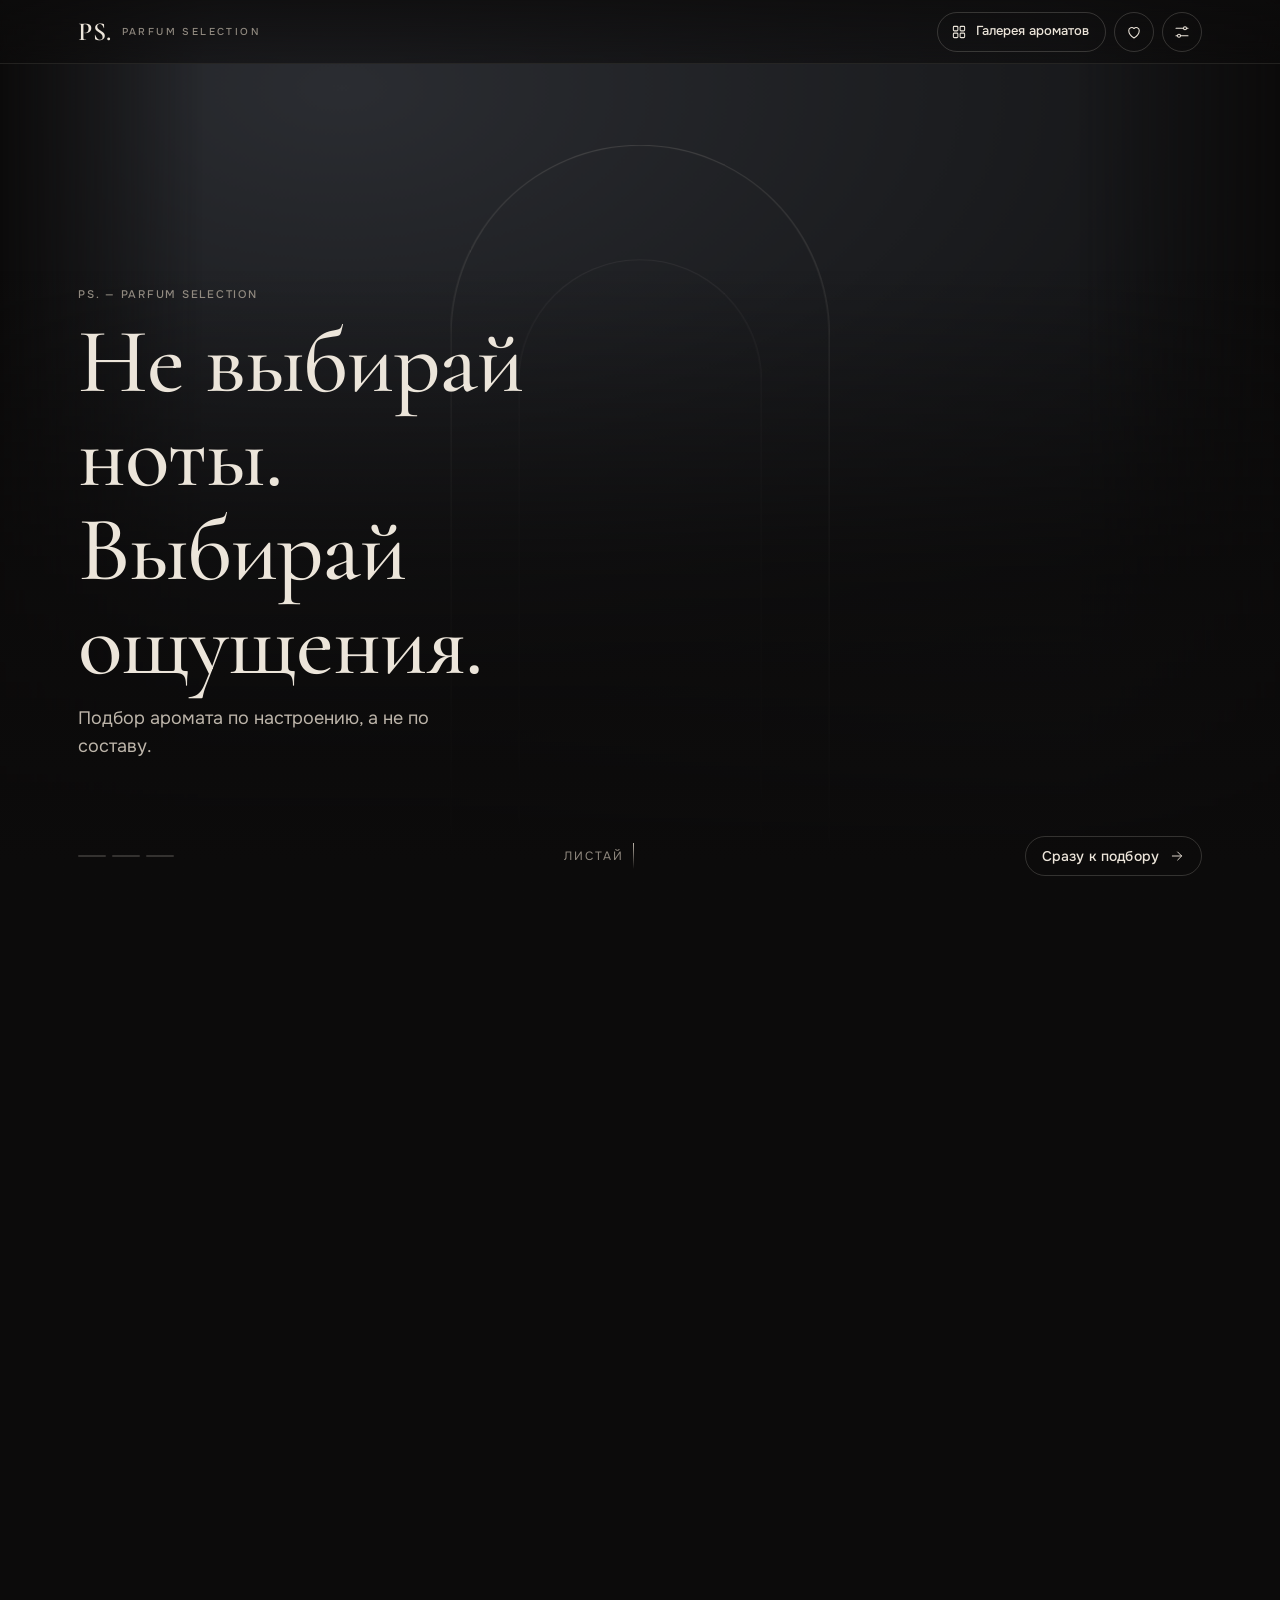
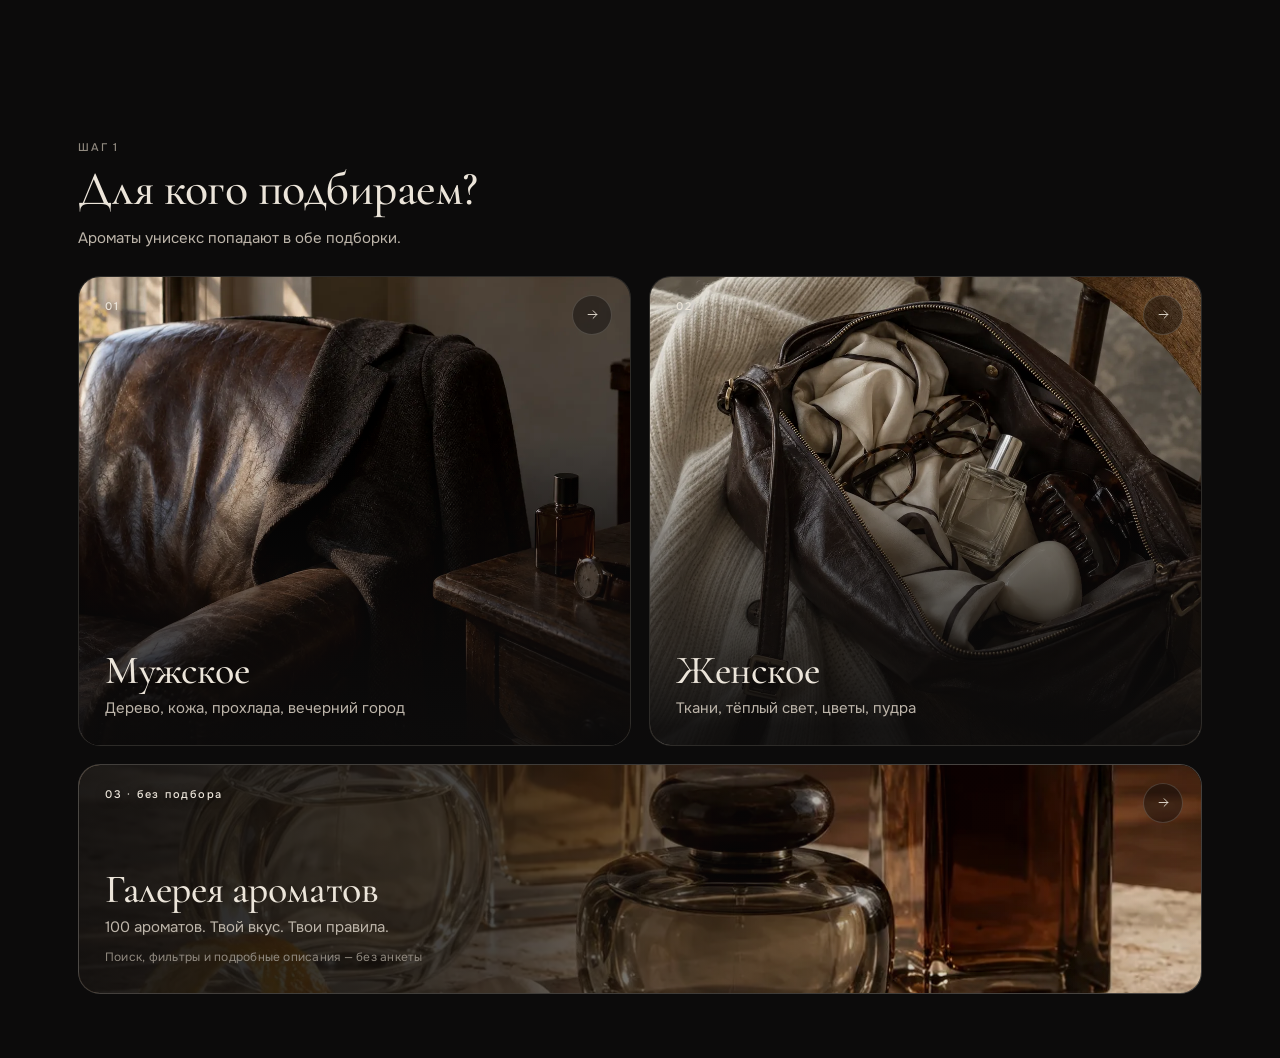
==== commit 97c423ca: "Add files via upload" ====
--- a/ps-site/ps-2.0/index.html
+++ b/ps-site/ps-2.0/index.html
@@ -13,12 +13,74 @@
         if (saved && saved.gender) document.documentElement.dataset.theme = saved.gender;
       } catch (e) {}
     </script>
+    <script type="importmap">
+      { "imports": {
+        "./scripts/core/dom.js": "./scripts/core/dom.js?v=2.3",
+        "./scripts/core/format.js": "./scripts/core/format.js?v=2.3",
+        "./scripts/core/gallery.js": "./scripts/core/gallery.js?v=2.3",
+        "./scripts/core/glossary.js": "./scripts/core/glossary.js?v=2.3",
+        "./scripts/core/request.js": "./scripts/core/request.js?v=2.3",
+        "./scripts/core/run.js": "./scripts/core/run.js?v=2.3",
+        "./scripts/core/selection.js": "./scripts/core/selection.js?v=2.3",
+        "./scripts/core/store.js": "./scripts/core/store.js?v=2.3",
+        "./scripts/screens/feel.js": "./scripts/screens/feel.js?v=2.3",
+        "./scripts/screens/finish.js": "./scripts/screens/finish.js?v=2.3",
+        "./scripts/screens/gallery.js": "./scripts/screens/gallery.js?v=2.3",
+        "./scripts/screens/intro.js": "./scripts/screens/intro.js?v=2.3",
+        "./scripts/screens/method.js": "./scripts/screens/method.js?v=2.3",
+        "./scripts/screens/moods.js": "./scripts/screens/moods.js?v=2.3",
+        "./scripts/screens/quiz.js": "./scripts/screens/quiz.js?v=2.3",
+        "./scripts/screens/results.js": "./scripts/screens/results.js?v=2.3",
+        "./scripts/screens/tier.js": "./scripts/screens/tier.js?v=2.3",
+        "./scripts/ui/perfume.js": "./scripts/ui/perfume.js?v=2.3",
+        "./scripts/ui/sheet.js": "./scripts/ui/sheet.js?v=2.3",
+        "./scripts/ui/slot.js": "./scripts/ui/slot.js?v=2.3",
+        "../scripts/engine/diversity.js": "../scripts/engine/diversity.js?v=2.3",
+        "../scripts/engine/explain.js": "../scripts/engine/explain.js?v=2.3",
+        "../scripts/engine/index.js": "../scripts/engine/index.js?v=2.3",
+        "../scripts/engine/profile.js": "../scripts/engine/profile.js?v=2.3",
+        "../scripts/engine/scoring.js": "../scripts/engine/scoring.js?v=2.3",
+        "../scripts/engine/stop-factors.js": "../scripts/engine/stop-factors.js?v=2.3",
+        "../scripts/engine/vector.js": "../scripts/engine/vector.js?v=2.3"
+      } }
+    </script>
     <link rel="preload" href="../assets/fonts/cormorant-garamond-cyrillic-500-normal.woff2" as="font" type="font/woff2" crossorigin />
+    <script type="importmap">
+      { "imports": {
+        "./scripts/core/dom.js": "./scripts/core/dom.js?v=2.3",
+        "./scripts/core/format.js": "./scripts/core/format.js?v=2.3",
+        "./scripts/core/gallery.js": "./scripts/core/gallery.js?v=2.3",
+        "./scripts/core/glossary.js": "./scripts/core/glossary.js?v=2.3",
+        "./scripts/core/request.js": "./scripts/core/request.js?v=2.3",
+        "./scripts/core/run.js": "./scripts/core/run.js?v=2.3",
+        "./scripts/core/selection.js": "./scripts/core/selection.js?v=2.3",
+        "./scripts/core/store.js": "./scripts/core/store.js?v=2.3",
+        "./scripts/screens/feel.js": "./scripts/screens/feel.js?v=2.3",
+        "./scripts/screens/finish.js": "./scripts/screens/finish.js?v=2.3",
+        "./scripts/screens/gallery.js": "./scripts/screens/gallery.js?v=2.3",
+        "./scripts/screens/intro.js": "./scripts/screens/intro.js?v=2.3",
+        "./scripts/screens/method.js": "./scripts/screens/method.js?v=2.3",
+        "./scripts/screens/moods.js": "./scripts/screens/moods.js?v=2.3",
+        "./scripts/screens/quiz.js": "./scripts/screens/quiz.js?v=2.3",
+        "./scripts/screens/results.js": "./scripts/screens/results.js?v=2.3",
+        "./scripts/screens/tier.js": "./scripts/screens/tier.js?v=2.3",
+        "./scripts/ui/perfume.js": "./scripts/ui/perfume.js?v=2.3",
+        "./scripts/ui/sheet.js": "./scripts/ui/sheet.js?v=2.3",
+        "./scripts/ui/slot.js": "./scripts/ui/slot.js?v=2.3",
+        "../scripts/engine/diversity.js": "../scripts/engine/diversity.js?v=2.3",
+        "../scripts/engine/explain.js": "../scripts/engine/explain.js?v=2.3",
+        "../scripts/engine/index.js": "../scripts/engine/index.js?v=2.3",
+        "../scripts/engine/profile.js": "../scripts/engine/profile.js?v=2.3",
+        "../scripts/engine/scoring.js": "../scripts/engine/scoring.js?v=2.3",
+        "../scripts/engine/stop-factors.js": "../scripts/engine/stop-factors.js?v=2.3",
+        "../scripts/engine/vector.js": "../scripts/engine/vector.js?v=2.3"
+      } }
+    </script>
     <link rel="preload" href="../assets/fonts/onest-cyrillic-400-normal.woff2" as="font" type="font/woff2" crossorigin />
-    <link rel="stylesheet" href="../styles/fonts.css" />
-    <link rel="stylesheet" href="./styles/tokens.css?v=2.2" />
-    <link rel="stylesheet" href="./styles/base.css?v=2.2" />
-    <link rel="stylesheet" href="./styles/screens.css?v=2.2" />
+    <link rel="stylesheet" href="../styles/fonts.css?v=2.3" />
+    <link rel="stylesheet" href="./styles/tokens.css?v=2.3" />
+    <link rel="stylesheet" href="./styles/base.css?v=2.3" />
+    <link rel="stylesheet" href="./styles/screens.css?v=2.3" />
   </head>
   <body>
     <a class="skip-link" href="#app">Перейти к содержанию</a>
@@ -58,6 +120,6 @@
       <div class="wrap screen"><p class="muted">Загружаем PS…</p></div>
     </main>
     <noscript><p class="wrap">Для подбора нужен включённый JavaScript.</p></noscript>
-    <script type="module" src="./scripts/main.js?v=2.2"></script>
+    <script type="module" src="./scripts/main.js?v=2.3"></script>
   </body>
 </html>
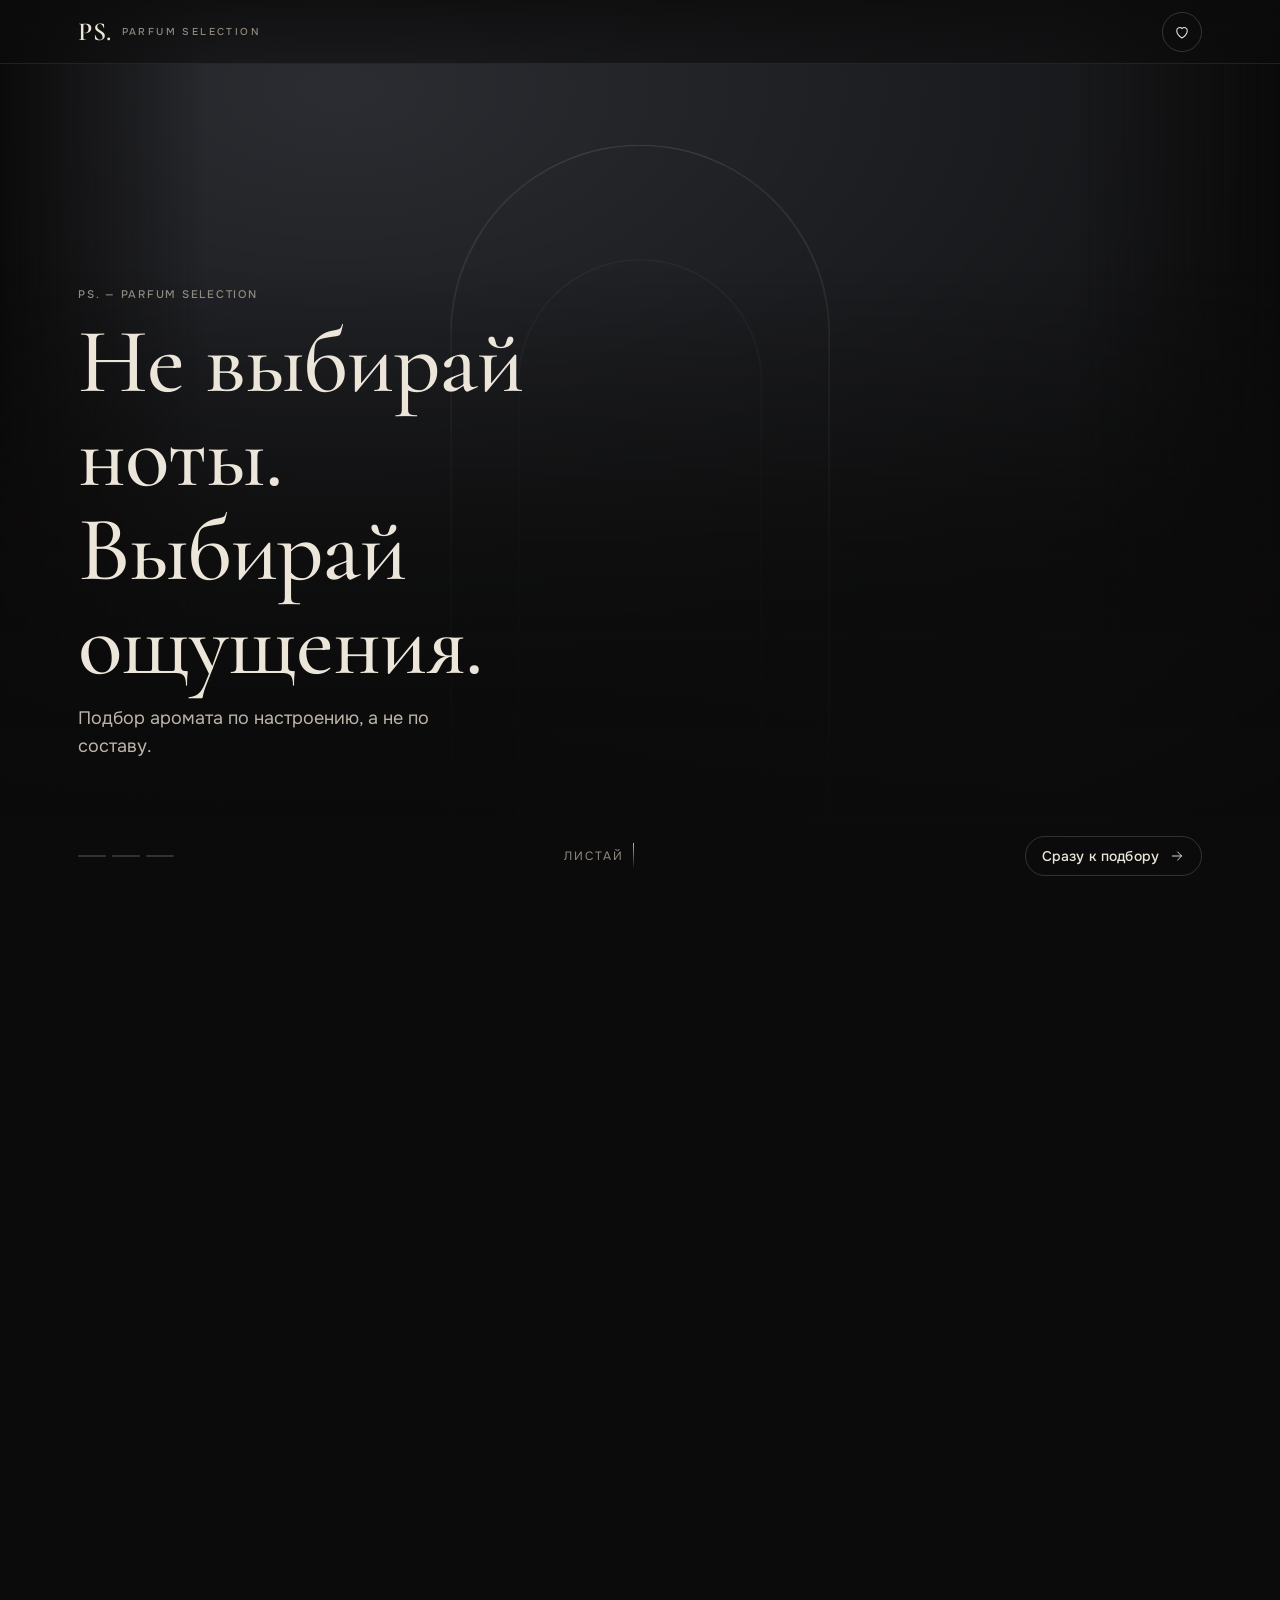
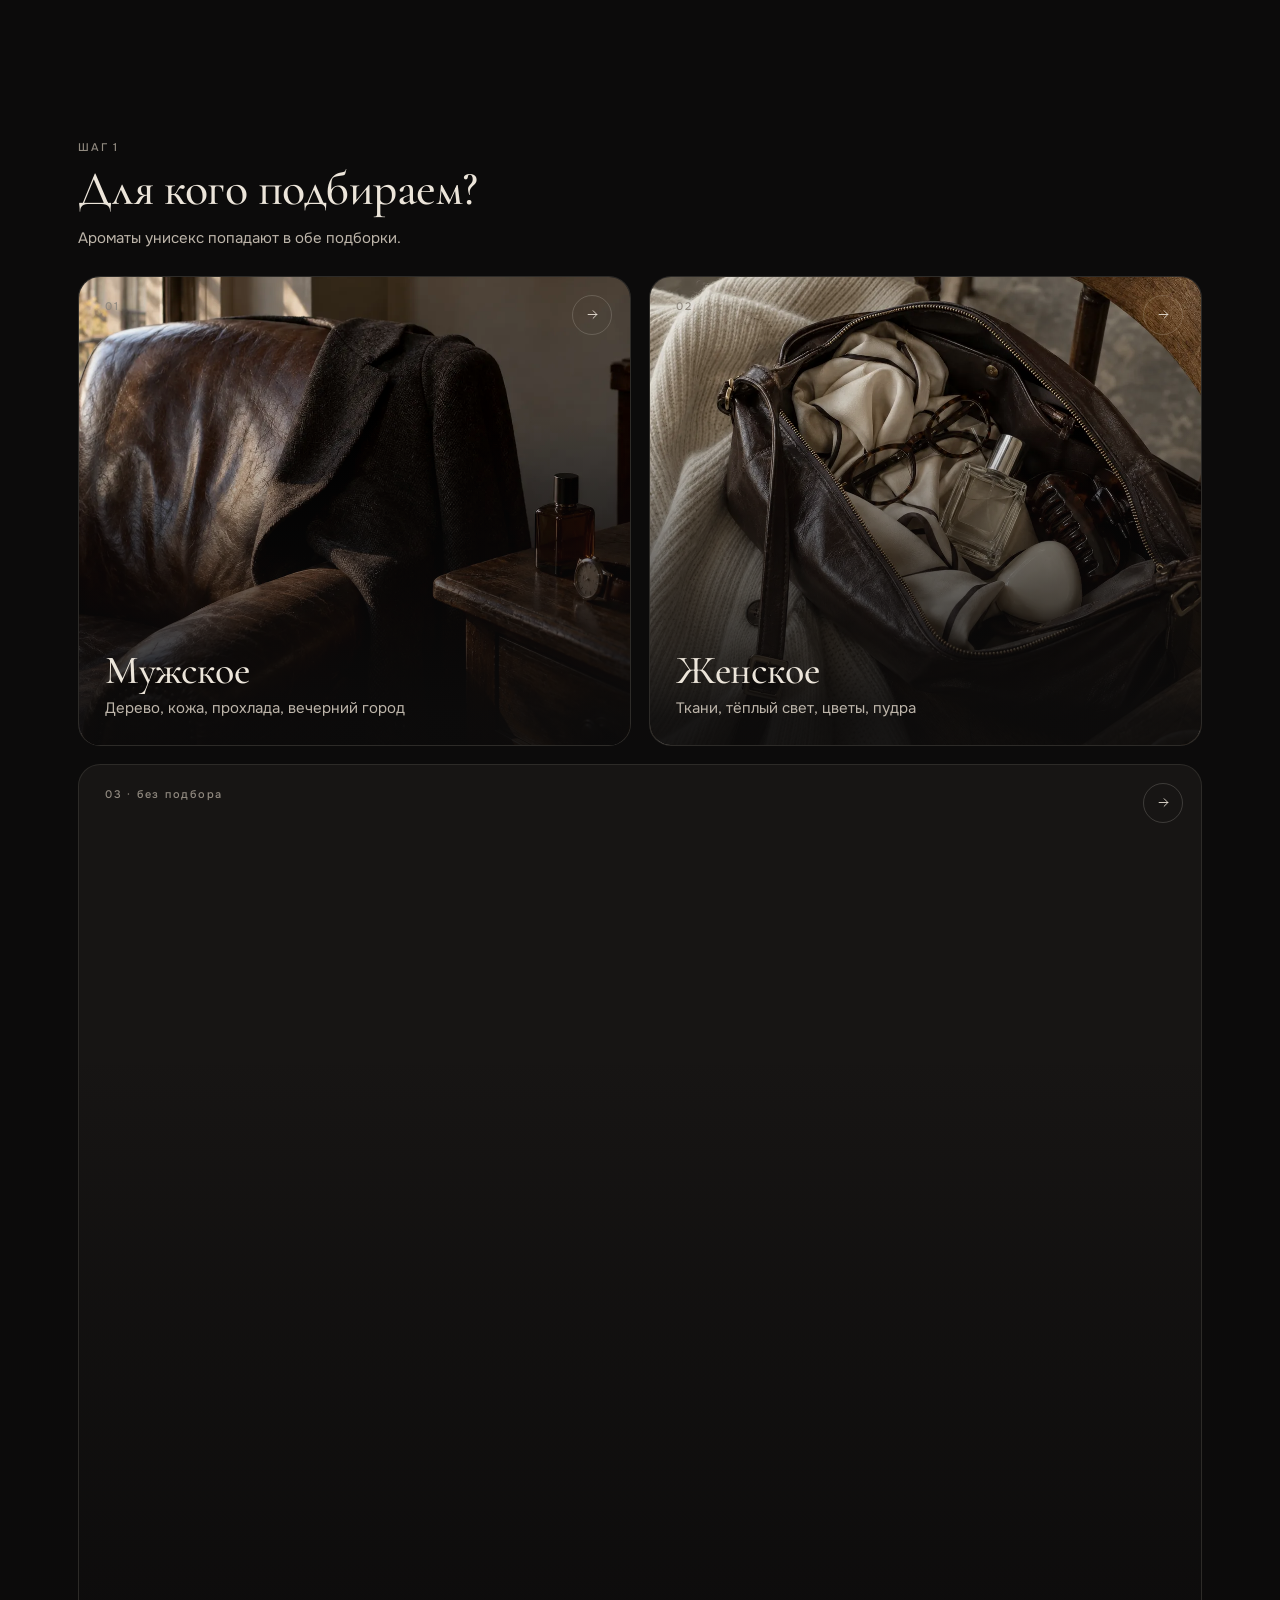
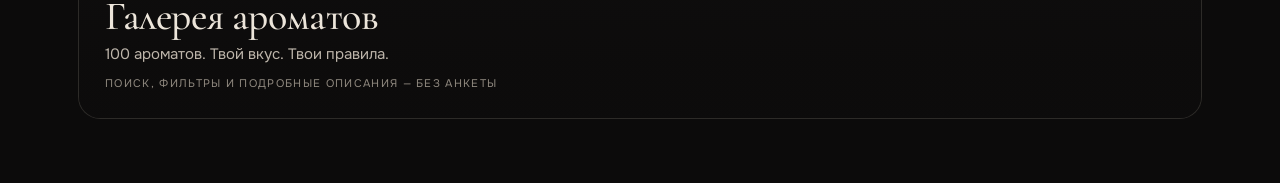
==== commit cc0aade6: "Add files via upload" ====
--- a/ps-site/ps-2.0/index.html
+++ b/ps-site/ps-2.0/index.html
@@ -15,72 +15,68 @@
     </script>
     <script type="importmap">
       { "imports": {
-        "./scripts/core/dom.js": "./scripts/core/dom.js?v=2.3",
-        "./scripts/core/format.js": "./scripts/core/format.js?v=2.3",
-        "./scripts/core/gallery.js": "./scripts/core/gallery.js?v=2.3",
-        "./scripts/core/glossary.js": "./scripts/core/glossary.js?v=2.3",
-        "./scripts/core/request.js": "./scripts/core/request.js?v=2.3",
-        "./scripts/core/run.js": "./scripts/core/run.js?v=2.3",
-        "./scripts/core/selection.js": "./scripts/core/selection.js?v=2.3",
-        "./scripts/core/store.js": "./scripts/core/store.js?v=2.3",
-        "./scripts/screens/feel.js": "./scripts/screens/feel.js?v=2.3",
-        "./scripts/screens/finish.js": "./scripts/screens/finish.js?v=2.3",
-        "./scripts/screens/gallery.js": "./scripts/screens/gallery.js?v=2.3",
-        "./scripts/screens/intro.js": "./scripts/screens/intro.js?v=2.3",
-        "./scripts/screens/method.js": "./scripts/screens/method.js?v=2.3",
-        "./scripts/screens/moods.js": "./scripts/screens/moods.js?v=2.3",
-        "./scripts/screens/quiz.js": "./scripts/screens/quiz.js?v=2.3",
-        "./scripts/screens/results.js": "./scripts/screens/results.js?v=2.3",
-        "./scripts/screens/tier.js": "./scripts/screens/tier.js?v=2.3",
-        "./scripts/ui/perfume.js": "./scripts/ui/perfume.js?v=2.3",
-        "./scripts/ui/sheet.js": "./scripts/ui/sheet.js?v=2.3",
-        "./scripts/ui/slot.js": "./scripts/ui/slot.js?v=2.3",
-        "../scripts/engine/diversity.js": "../scripts/engine/diversity.js?v=2.3",
-        "../scripts/engine/explain.js": "../scripts/engine/explain.js?v=2.3",
-        "../scripts/engine/index.js": "../scripts/engine/index.js?v=2.3",
-        "../scripts/engine/profile.js": "../scripts/engine/profile.js?v=2.3",
-        "../scripts/engine/scoring.js": "../scripts/engine/scoring.js?v=2.3",
-        "../scripts/engine/stop-factors.js": "../scripts/engine/stop-factors.js?v=2.3",
-        "../scripts/engine/vector.js": "../scripts/engine/vector.js?v=2.3"
+        "./scripts/core/dom.js": "./scripts/core/dom.js?v=2.5",
+        "./scripts/core/format.js": "./scripts/core/format.js?v=2.5",
+        "./scripts/core/glossary.js": "./scripts/core/glossary.js?v=2.5",
+        "./scripts/core/request.js": "./scripts/core/request.js?v=2.5",
+        "./scripts/core/run.js": "./scripts/core/run.js?v=2.5",
+        "./scripts/core/selection.js": "./scripts/core/selection.js?v=2.5",
+        "./scripts/core/store.js": "./scripts/core/store.js?v=2.5",
+        "./scripts/screens/feel.js": "./scripts/screens/feel.js?v=2.5",
+        "./scripts/screens/finish.js": "./scripts/screens/finish.js?v=2.5",
+        "./scripts/screens/intro.js": "./scripts/screens/intro.js?v=2.5",
+        "./scripts/screens/method.js": "./scripts/screens/method.js?v=2.5",
+        "./scripts/screens/moods.js": "./scripts/screens/moods.js?v=2.5",
+        "./scripts/screens/quiz.js": "./scripts/screens/quiz.js?v=2.5",
+        "./scripts/screens/results.js": "./scripts/screens/results.js?v=2.5",
+        "./scripts/screens/tier.js": "./scripts/screens/tier.js?v=2.5",
+        "./scripts/ui/perfume.js": "./scripts/ui/perfume.js?v=2.5",
+        "./scripts/ui/sheet.js": "./scripts/ui/sheet.js?v=2.5",
+        "./scripts/ui/slot.js": "./scripts/ui/slot.js?v=2.5",
+        "../scripts/engine/diversity.js": "../scripts/engine/diversity.js?v=2.5",
+        "../scripts/engine/explain.js": "../scripts/engine/explain.js?v=2.5",
+        "../scripts/engine/index.js": "../scripts/engine/index.js?v=2.5",
+        "../scripts/engine/profile.js": "../scripts/engine/profile.js?v=2.5",
+        "../scripts/engine/scoring.js": "../scripts/engine/scoring.js?v=2.5",
+        "../scripts/engine/stop-factors.js": "../scripts/engine/stop-factors.js?v=2.5",
+        "../scripts/engine/vector.js": "../scripts/engine/vector.js?v=2.5"
       } }
     </script>
     <link rel="preload" href="../assets/fonts/cormorant-garamond-cyrillic-500-normal.woff2" as="font" type="font/woff2" crossorigin />
     <script type="importmap">
       { "imports": {
-        "./scripts/core/dom.js": "./scripts/core/dom.js?v=2.3",
-        "./scripts/core/format.js": "./scripts/core/format.js?v=2.3",
-        "./scripts/core/gallery.js": "./scripts/core/gallery.js?v=2.3",
-        "./scripts/core/glossary.js": "./scripts/core/glossary.js?v=2.3",
-        "./scripts/core/request.js": "./scripts/core/request.js?v=2.3",
-        "./scripts/core/run.js": "./scripts/core/run.js?v=2.3",
-        "./scripts/core/selection.js": "./scripts/core/selection.js?v=2.3",
-        "./scripts/core/store.js": "./scripts/core/store.js?v=2.3",
-        "./scripts/screens/feel.js": "./scripts/screens/feel.js?v=2.3",
-        "./scripts/screens/finish.js": "./scripts/screens/finish.js?v=2.3",
-        "./scripts/screens/gallery.js": "./scripts/screens/gallery.js?v=2.3",
-        "./scripts/screens/intro.js": "./scripts/screens/intro.js?v=2.3",
-        "./scripts/screens/method.js": "./scripts/screens/method.js?v=2.3",
-        "./scripts/screens/moods.js": "./scripts/screens/moods.js?v=2.3",
-        "./scripts/screens/quiz.js": "./scripts/screens/quiz.js?v=2.3",
-        "./scripts/screens/results.js": "./scripts/screens/results.js?v=2.3",
-        "./scripts/screens/tier.js": "./scripts/screens/tier.js?v=2.3",
-        "./scripts/ui/perfume.js": "./scripts/ui/perfume.js?v=2.3",
-        "./scripts/ui/sheet.js": "./scripts/ui/sheet.js?v=2.3",
-        "./scripts/ui/slot.js": "./scripts/ui/slot.js?v=2.3",
-        "../scripts/engine/diversity.js": "../scripts/engine/diversity.js?v=2.3",
-        "../scripts/engine/explain.js": "../scripts/engine/explain.js?v=2.3",
-        "../scripts/engine/index.js": "../scripts/engine/index.js?v=2.3",
-        "../scripts/engine/profile.js": "../scripts/engine/profile.js?v=2.3",
-        "../scripts/engine/scoring.js": "../scripts/engine/scoring.js?v=2.3",
-        "../scripts/engine/stop-factors.js": "../scripts/engine/stop-factors.js?v=2.3",
-        "../scripts/engine/vector.js": "../scripts/engine/vector.js?v=2.3"
+        "./scripts/core/dom.js": "./scripts/core/dom.js?v=2.5",
+        "./scripts/core/format.js": "./scripts/core/format.js?v=2.5",
+        "./scripts/core/glossary.js": "./scripts/core/glossary.js?v=2.5",
+        "./scripts/core/request.js": "./scripts/core/request.js?v=2.5",
+        "./scripts/core/run.js": "./scripts/core/run.js?v=2.5",
+        "./scripts/core/selection.js": "./scripts/core/selection.js?v=2.5",
+        "./scripts/core/store.js": "./scripts/core/store.js?v=2.5",
+        "./scripts/screens/feel.js": "./scripts/screens/feel.js?v=2.5",
+        "./scripts/screens/finish.js": "./scripts/screens/finish.js?v=2.5",
+        "./scripts/screens/intro.js": "./scripts/screens/intro.js?v=2.5",
+        "./scripts/screens/method.js": "./scripts/screens/method.js?v=2.5",
+        "./scripts/screens/moods.js": "./scripts/screens/moods.js?v=2.5",
+        "./scripts/screens/quiz.js": "./scripts/screens/quiz.js?v=2.5",
+        "./scripts/screens/results.js": "./scripts/screens/results.js?v=2.5",
+        "./scripts/screens/tier.js": "./scripts/screens/tier.js?v=2.5",
+        "./scripts/ui/perfume.js": "./scripts/ui/perfume.js?v=2.5",
+        "./scripts/ui/sheet.js": "./scripts/ui/sheet.js?v=2.5",
+        "./scripts/ui/slot.js": "./scripts/ui/slot.js?v=2.5",
+        "../scripts/engine/diversity.js": "../scripts/engine/diversity.js?v=2.5",
+        "../scripts/engine/explain.js": "../scripts/engine/explain.js?v=2.5",
+        "../scripts/engine/index.js": "../scripts/engine/index.js?v=2.5",
+        "../scripts/engine/profile.js": "../scripts/engine/profile.js?v=2.5",
+        "../scripts/engine/scoring.js": "../scripts/engine/scoring.js?v=2.5",
+        "../scripts/engine/stop-factors.js": "../scripts/engine/stop-factors.js?v=2.5",
+        "../scripts/engine/vector.js": "../scripts/engine/vector.js?v=2.5"
       } }
     </script>
     <link rel="preload" href="../assets/fonts/onest-cyrillic-400-normal.woff2" as="font" type="font/woff2" crossorigin />
-    <link rel="stylesheet" href="../styles/fonts.css?v=2.3" />
-    <link rel="stylesheet" href="./styles/tokens.css?v=2.3" />
-    <link rel="stylesheet" href="./styles/base.css?v=2.3" />
-    <link rel="stylesheet" href="./styles/screens.css?v=2.3" />
+    <link rel="stylesheet" href="../styles/fonts.css?v=2.5" />
+    <link rel="stylesheet" href="./styles/tokens.css?v=2.5" />
+    <link rel="stylesheet" href="./styles/base.css?v=2.5" />
+    <link rel="stylesheet" href="./styles/screens.css?v=2.5" />
   </head>
   <body>
     <a class="skip-link" href="#app">Перейти к содержанию</a>
@@ -97,15 +93,11 @@
               <button type="button" class="seg__btn" data-gender="female">Женское</button>
             </div>
           </div>
-          <button type="button" class="icon-btn icon-btn--label" data-open="gallery" aria-label="Галерея ароматов">
-            <svg viewBox="0 0 24 24" fill="none" stroke="currentColor" stroke-width="1.4" stroke-linecap="round" stroke-linejoin="round" aria-hidden="true"><rect x="4.5" y="4.5" width="6" height="6" rx="1.2"/><rect x="13.5" y="4.5" width="6" height="6" rx="1.2"/><rect x="4.5" y="13.5" width="6" height="6" rx="1.2"/><rect x="13.5" y="13.5" width="6" height="6" rx="1.2"/></svg>
-            <span class="icon-btn__label" aria-hidden="true">Галерея ароматов</span>
-          </button>
           <button type="button" class="icon-btn" data-open="saved" aria-label="Сохранённое">
             <svg viewBox="0 0 24 24" fill="none" stroke="currentColor" stroke-width="1.4" stroke-linecap="round" stroke-linejoin="round" aria-hidden="true"><path d="M12 20s-7-4.4-7-10a4 4 0 0 1 7-2.6A4 4 0 0 1 19 10c0 5.6-7 10-7 10z"/></svg>
             <span class="badge" data-saved-count hidden>0</span>
           </button>
-          <button type="button" class="icon-btn" data-open="settings" aria-label="Настройки: язык описаний и режим">
+          <button type="button" class="icon-btn hdr__mob" data-open="settings" aria-label="Настройки: мужской или женский режим">
             <svg viewBox="0 0 24 24" fill="none" stroke="currentColor" stroke-width="1.4" stroke-linecap="round" stroke-linejoin="round" aria-hidden="true"><path d="M4 7h10M18 7h2M4 17h2M10 17h10"/><circle cx="16" cy="7" r="2"/><circle cx="8" cy="17" r="2"/></svg>
           </button>
         </div>
@@ -120,6 +112,6 @@
       <div class="wrap screen"><p class="muted">Загружаем PS…</p></div>
     </main>
     <noscript><p class="wrap">Для подбора нужен включённый JavaScript.</p></noscript>
-    <script type="module" src="./scripts/main.js?v=2.3"></script>
+    <script type="module" src="./scripts/main.js?v=2.5"></script>
   </body>
 </html>
--- a/ps-site/ps-2.0/styles/base.css
+++ b/ps-site/ps-2.0/styles/base.css
@@ -1,275 +1,268 @@
-/* PS 2.0 — основа: сброс, типографика, шапка, кнопки, переключатели, заглушки, панели. */
-
-*, *::before, *::after { box-sizing: border-box; }
-[hidden] { display: none !important; }
-
-html {
-  background: var(--bg);
-  -webkit-text-size-adjust: 100%;
-  transition-property: --bg, --bg-raise, --surface, --surface-2, --text, --text-2, --muted, --accent, --accent-2, --glow;
-  transition-duration: var(--t-theme);
-  transition-timing-function: var(--ease);
-}
-
-body {
-  margin: 0;
-  min-height: 100svh;
-  background: var(--bg);
-  color: var(--text);
-  font: 400 15px/1.55 var(--font-ui);
-  -webkit-font-smoothing: antialiased;
-  text-rendering: optimizeLegibility;
-  overflow-x: hidden;
-}
-body.has-sheet { overflow: hidden; }
-
-h1, h2, h3, p { margin: 0; }
-button, input { font: inherit; color: inherit; }
-button { cursor: pointer; background: none; border: 0; padding: 0; -webkit-tap-highlight-color: transparent; }
-img { display: block; max-width: 100%; }
-a { color: inherit; }
-
-:focus-visible { outline: 1.5px solid var(--accent); outline-offset: 3px; border-radius: 6px; }
-
-.skip-link { position: absolute; left: 12px; top: -60px; z-index: 100; padding: 10px 14px; background: var(--text); color: var(--bg); border-radius: 8px; }
-.skip-link:focus { top: 12px; }
-
-.wrap { width: 100%; max-width: var(--maxw); margin: 0 auto; padding: 0 var(--gutter); }
-.sr-only { position: absolute; width: 1px; height: 1px; overflow: hidden; clip: rect(0 0 0 0); white-space: nowrap; }
-
-/* ---------- Типографика ---------- */
-.display {
-  font-family: var(--font-display);
-  font-weight: 500;
-  letter-spacing: -0.01em;
-  line-height: 1.02;
-}
-.h1 { font-size: clamp(36px, 10vw, 68px); }
-.h2 { font-size: clamp(30px, 7.4vw, 48px); line-height: 1.05; }
-.h3 { font-size: clamp(22px, 5.6vw, 28px); line-height: 1.1; }
-.eyebrow {
-  font: 500 11px/1.3 var(--font-ui);
-  letter-spacing: 0.16em;
-  text-transform: uppercase;
-  color: var(--muted);
-}
-.lead { color: var(--text-2); font-size: 15px; max-width: 36ch; }
-.muted { color: var(--muted); }
-.small { font-size: 13px; line-height: 1.45; }
-.accent-dot::before { content: ''; display: inline-block; width: 5px; height: 5px; margin-right: 8px; border-radius: 50%; background: var(--accent); vertical-align: 2px; }
-
-/* ---------- Шапка ---------- */
-.hdr {
-  position: fixed; inset: 0 0 auto 0; z-index: 40;
-  height: var(--hdr);
-  background: rgba(12, 12, 14, 0.84);
-  background: linear-gradient(to bottom, color-mix(in srgb, var(--bg) 82%, transparent), color-mix(in srgb, var(--bg) 55%, transparent));
-  backdrop-filter: blur(14px) saturate(120%);
-  -webkit-backdrop-filter: blur(14px) saturate(120%);
-  border-bottom: 1px solid var(--line);
-}
-.hdr__inner { height: 100%; display: flex; align-items: center; justify-content: space-between; gap: 12px; }
-.logo { display: inline-flex; align-items: center; gap: 10px; min-height: 44px; text-decoration: none; }
-.logo__mark { font: 600 26px/1 var(--font-display); letter-spacing: 0.02em; }
-.logo__cap { font: 500 10px/1 var(--font-ui); letter-spacing: 0.24em; text-transform: uppercase; color: var(--muted); }
-.hdr__right { display: flex; align-items: center; gap: 8px; }
-.hdr .hdr__desk { display: none; }
-@media (min-width: 900px) {
-  .hdr .hdr__desk { display: inline-flex; }
-  .hdr .hdr__mob { display: none; }
-}
-@media (max-width: 380px) { .logo__cap { display: none; } }
-
-.icon-btn {
-  position: relative;
-  width: 40px; height: 40px;
-  display: inline-grid; place-items: center;
-  border-radius: 50%;
-  border: 1px solid var(--line-2);
-  color: var(--text);
-  transition: border-color var(--t-fast) var(--ease), background-color var(--t-fast) var(--ease);
-}
-.icon-btn:hover { border-color: var(--line-3); }
-.icon-btn svg { width: 18px; height: 18px; }
-.icon-btn .badge {
-  position: absolute; top: -3px; right: -3px;
-  min-width: 17px; height: 17px; padding: 0 4px;
-  border-radius: 999px; background: var(--accent); color: var(--bg);
-  font: 600 10px/17px var(--font-ui); text-align: center;
-}
-
-/* ---------- Кнопки ---------- */
-.btn {
-  display: inline-flex; align-items: center; justify-content: center; gap: 10px;
-  min-height: 50px; padding: 0 24px;
-  border-radius: 999px;
-  font: 500 15px/1 var(--font-ui);
-  letter-spacing: 0.01em;
-  text-decoration: none;
-  white-space: nowrap;
-  transition: background-color var(--t-fast) var(--ease), color var(--t-fast) var(--ease), border-color var(--t-fast) var(--ease), transform var(--t-fast) var(--ease), opacity var(--t-fast) var(--ease);
-}
-.btn:active { transform: scale(0.98); }
-.btn[disabled] { opacity: 0.38; pointer-events: none; }
-.btn--primary { background: var(--text); color: var(--on-primary); }
-.btn--primary:hover { background: color-mix(in srgb, var(--text) 82%, #fff); }
-.btn--ghost { border: 1px solid var(--line-2); color: var(--text); }
-.btn--ghost:hover { border-color: var(--line-3); }
-.btn--sm { min-height: 40px; padding: 0 16px; font-size: 14px; }
-.btn--block { width: 100%; }
-.btn--text { min-height: 40px; padding: 0 4px; color: var(--text-2); border-radius: 6px; }
-.btn--text:hover { color: var(--text); }
-.btn svg { flex: none; width: 16px; height: 16px; }
-
-.back {
-  display: inline-flex; align-items: center; gap: 8px;
-  min-height: 40px; margin-left: -6px; padding: 0 6px;
-  color: var(--muted); font-size: 14px; border-radius: 8px;
-}
-.back:hover { color: var(--text); }
-.back svg { width: 16px; height: 16px; }
-
-/* ---------- Переключатели и чипсы ---------- */
-.seg {
-  display: inline-flex; padding: 3px;
-  border: 1px solid var(--line-2); border-radius: 999px;
-  background: color-mix(in srgb, var(--surface) 60%, transparent);
-}
-.seg__btn {
-  min-height: 34px; padding: 0 14px;
-  border-radius: 999px;
-  color: var(--muted); font-size: 13px; font-weight: 500;
-  transition: background-color var(--t-fast) var(--ease), color var(--t-fast) var(--ease);
-}
-.seg__btn[aria-pressed='true'] { background: var(--surface-2); color: var(--text); box-shadow: inset 0 0 0 1px var(--line-2); }
-.seg--full { display: flex; width: 100%; }
-.seg--full .seg__btn { flex: 1; min-height: 42px; font-size: 14px; }
-
-.chips { display: flex; flex-wrap: wrap; gap: 8px; }
-.chips--scroll { flex-wrap: nowrap; overflow-x: auto; scrollbar-width: none; margin: 0 calc(-1 * var(--gutter)); padding: 0 var(--gutter); }
-.chips--scroll::-webkit-scrollbar { display: none; }
-.chip {
-  flex: none;
-  min-height: 38px; padding: 0 15px;
-  display: inline-flex; align-items: center; gap: 8px;
-  border: 1px solid var(--line-2); border-radius: 999px;
-  color: var(--text-2); font-size: 14px;
-  transition: background-color var(--t-fast) var(--ease), color var(--t-fast) var(--ease), border-color var(--t-fast) var(--ease);
-}
-.chip:hover { border-color: var(--line-3); color: var(--text); }
-.chip[aria-pressed='true'] { background: var(--text); border-color: var(--text); color: var(--on-primary); }
-.chip--static { cursor: default; }
-.chip--static:hover { border-color: var(--line-2); color: var(--text-2); }
-.chip__x { opacity: 0.6; font-size: 16px; line-height: 1; }
-
-/* ---------- Заглушка под фото ---------- */
-/* Тёмный тональный фон + одна тонкая линия-мотив. Когда появится фото, мотив скрывается. */
-.slot {
-  position: relative; overflow: hidden;
-  aspect-ratio: var(--ratio, 4 / 5);
-  border-color: rgba(236, 229, 218, 0.14); /* цвет линий-мотивов (рамки у самой заглушки нет) */
-  background:
-    radial-gradient(80% 60% at 85% 105%, var(--glow), transparent 70%),
-    radial-gradient(120% 95% at 28% 12%, var(--t1, #2b2d32), color-mix(in srgb, var(--t2, #111214) 65%, var(--bg)) 72%);
-  isolation: isolate;
-}
-.slot img { position: absolute; inset: 0; width: 100%; height: 100%; object-fit: cover; z-index: 1; }
-.slot__img { opacity: 0; transition: opacity 420ms var(--ease); }
-.slot__img.is-loaded { opacity: 1; }
-.slot.has-img::before, .slot.has-img::after { display: none; }
-.slot::before, .slot::after { content: ''; position: absolute; pointer-events: none; border-color: rgba(236, 229, 218, 0.13); }
-.slot--arch::before { left: 24%; right: 24%; top: 20%; bottom: -1px; border: 1px solid; border-bottom: 0; border-radius: 999px 999px 0 0; border-color: inherit; }
-.slot--arch::after { left: 34%; right: 34%; top: 34%; bottom: -1px; border: 1px solid rgba(236, 229, 218, 0.07); border-bottom: 0; border-radius: 999px 999px 0 0; }
-.slot--circle::before { width: 46%; aspect-ratio: 1; left: 27%; top: 22%; border: 1px solid; border-radius: 50%; border-color: inherit; }
-.slot--circle::after { width: 22%; aspect-ratio: 1; left: 51%; top: 20%; border-radius: 50%; background: radial-gradient(circle, rgba(236, 229, 218, 0.07), transparent 70%); }
-.slot--horizon::before { left: 10%; right: 10%; top: 60%; height: 0; border-top: 1px solid; border-color: inherit; }
-.slot--horizon::after { width: 16%; aspect-ratio: 1; left: 42%; top: 44%; border: 1px solid rgba(236, 229, 218, 0.1); border-radius: 50%; }
-.slot--verticals::before { left: 30%; right: 30%; top: 14%; bottom: 14%; background: linear-gradient(90deg, transparent calc(50% - 0.5px), rgba(236, 229, 218, 0.13) calc(50% - 0.5px), rgba(236, 229, 218, 0.13) calc(50% + 0.5px), transparent calc(50% + 0.5px)); border-left: 1px solid; border-right: 1px solid; border-color: inherit; }
-.slot--frame::before { inset: 14%; border: 1px solid; border-color: inherit; }
-.slot--frame::after { left: 14%; right: 14%; top: 38%; height: 0; border-top: 1px solid rgba(236, 229, 218, 0.07); }
-
-/* ---------- Нижняя панель / боковая панель (sheet) ---------- */
-.sheet { position: fixed; inset: 0; z-index: 60; }
-.sheet__backdrop { position: absolute; inset: 0; background: rgba(6, 5, 5, 0.6); opacity: 0; transition: opacity var(--t) var(--ease); }
-.sheet__panel {
-  position: absolute; left: 0; right: 0; bottom: 0;
-  max-height: 92svh; display: flex; flex-direction: column;
-  background: var(--bg-raise);
-  border: 1px solid var(--line); border-bottom: 0;
-  border-radius: var(--r-lg) var(--r-lg) 0 0;
-  box-shadow: 0 -20px 60px rgba(0, 0, 0, 0.45);
-  transform: translateY(100%);
-  transition: transform 420ms var(--ease-out);
-}
-.sheet.is-open .sheet__backdrop { opacity: 1; }
-.sheet.is-open .sheet__panel { transform: none; }
-.sheet__grip { flex: none; display: grid; place-items: center; height: 26px; touch-action: none; cursor: grab; }
-.sheet__grip::before { content: ''; width: 40px; height: 4px; border-radius: 4px; background: var(--line-3); }
-.sheet__close { position: absolute; top: 12px; right: 12px; z-index: 2; }
-.sheet__body { overflow-y: auto; overscroll-behavior: contain; padding: 4px var(--gutter) calc(24px + env(safe-area-inset-bottom)); }
-.sheet__foot {
-  flex: none; display: flex; gap: 8px; flex-wrap: wrap;
-  padding: 12px var(--gutter) calc(12px + env(safe-area-inset-bottom));
-  border-top: 1px solid var(--line);
-  background: var(--bg-raise);
-}
-@media (min-width: 900px) {
-  .sheet__panel {
-    left: auto; top: 0; width: min(520px, 100vw);
-    max-height: none;
-    border-radius: 0; border: 0; border-left: 1px solid var(--line);
-    transform: translateX(100%);
-  }
-  .sheet--wide .sheet__panel { width: min(860px, 100vw); }
-  .sheet__grip { display: none; }
-  .sheet__body { padding-top: 56px; padding-left: 32px; padding-right: 32px; }
-  .sheet__foot { padding-left: 32px; padding-right: 32px; }
-}
-
-/* ---------- Уведомление ---------- */
-.toast {
-  position: fixed; left: 50%; bottom: calc(18px + var(--tray) + env(safe-area-inset-bottom)); z-index: 80;
-  max-width: min(420px, calc(100vw - 32px));
-  padding: 12px 18px; border-radius: 14px;
-  background: var(--surface-2); border: 1px solid var(--line-2); color: var(--text);
-  font-size: 14px; text-align: center;
-  transform: translate(-50%, 16px); opacity: 0; pointer-events: none;
-  transition: opacity var(--t) var(--ease), transform var(--t) var(--ease);
-}
-.toast.is-shown { opacity: 1; transform: translate(-50%, 0); }
-
-/* ---------- Экраны ---------- */
-.app { padding-top: var(--hdr); min-height: 100svh; outline: none; }
-.screen { padding: 20px 0 calc(48px + var(--tray)); }
-.screen:has(> .dock:not(.dock--glass)) { padding-bottom: 110px; }
-.app.is-leaving { opacity: 0; transform: translateY(6px); transition: opacity 180ms var(--ease), transform 180ms var(--ease); }
-.app.is-entering { opacity: 0; transform: translateY(10px); }
-.app { transition: opacity 360ms var(--ease), transform 360ms var(--ease); }
-
-.head { display: grid; gap: 10px; margin: 8px 0 22px; }
-.head .lead { margin-top: 2px; }
-
-/* Нижняя закреплённая панель действий */
-.dock {
-  position: fixed; left: 0; right: 0; bottom: 0; z-index: 30;
-  padding: 12px 0 calc(12px + env(safe-area-inset-bottom));
-  background: linear-gradient(to top, color-mix(in srgb, var(--bg) 96%, transparent) 55%, color-mix(in srgb, var(--bg) 0%, transparent));
-}
-.dock__inner { display: flex; align-items: center; gap: 12px; }
-.dock--glass {
-  background: color-mix(in srgb, var(--bg-raise) 78%, transparent);
-  backdrop-filter: blur(16px) saturate(120%);
-  -webkit-backdrop-filter: blur(16px) saturate(120%);
-  border-top: 1px solid var(--line);
-}
-
-@media (prefers-reduced-motion: reduce) {
-  *, *::before, *::after { transition-duration: 1ms !important; animation-duration: 1ms !important; scroll-behavior: auto !important; }
-}
-
-/* Вкладка «Галерея ароматов» в шапке: на компьютере с подписью, на телефоне — значок */
-.icon-btn__label { display: none; }
-@media (min-width: 900px) {
-  .icon-btn--label { width: auto; padding: 0 16px 0 12px; gap: 8px; display: inline-flex; border-radius: 999px; font-size: 13px; font-weight: 500; }
-  .icon-btn--label .icon-btn__label { display: inline; }
-}
+/* PS 2.0 — основа: сброс, типографика, шапка, кнопки, переключатели, заглушки, панели. */
+
+*, *::before, *::after { box-sizing: border-box; }
+[hidden] { display: none !important; }
+
+html {
+  background: var(--bg);
+  -webkit-text-size-adjust: 100%;
+  transition-property: --bg, --bg-raise, --surface, --surface-2, --text, --text-2, --muted, --accent, --accent-2, --glow;
+  transition-duration: var(--t-theme);
+  transition-timing-function: var(--ease);
+}
+
+body {
+  margin: 0;
+  min-height: 100svh;
+  background: var(--bg);
+  color: var(--text);
+  font: 400 15px/1.55 var(--font-ui);
+  -webkit-font-smoothing: antialiased;
+  text-rendering: optimizeLegibility;
+  overflow-x: hidden;
+}
+body.has-sheet { overflow: hidden; }
+
+h1, h2, h3, p { margin: 0; }
+button, input { font: inherit; color: inherit; }
+button { cursor: pointer; background: none; border: 0; padding: 0; -webkit-tap-highlight-color: transparent; }
+img { display: block; max-width: 100%; }
+a { color: inherit; }
+
+:focus-visible { outline: 1.5px solid var(--accent); outline-offset: 3px; border-radius: 6px; }
+
+.skip-link { position: absolute; left: 12px; top: -60px; z-index: 100; padding: 10px 14px; background: var(--text); color: var(--bg); border-radius: 8px; }
+.skip-link:focus { top: 12px; }
+
+.wrap { width: 100%; max-width: var(--maxw); margin: 0 auto; padding: 0 var(--gutter); }
+.sr-only { position: absolute; width: 1px; height: 1px; overflow: hidden; clip: rect(0 0 0 0); white-space: nowrap; }
+
+/* ---------- Типографика ---------- */
+.display {
+  font-family: var(--font-display);
+  font-weight: 500;
+  letter-spacing: -0.01em;
+  line-height: 1.02;
+}
+.h1 { font-size: clamp(36px, 10vw, 68px); }
+.h2 { font-size: clamp(30px, 7.4vw, 48px); line-height: 1.05; }
+.h3 { font-size: clamp(22px, 5.6vw, 28px); line-height: 1.1; }
+.eyebrow {
+  font: 500 11px/1.3 var(--font-ui);
+  letter-spacing: 0.16em;
+  text-transform: uppercase;
+  color: var(--muted);
+}
+.lead { color: var(--text-2); font-size: 15px; max-width: 36ch; }
+.muted { color: var(--muted); }
+.small { font-size: 13px; line-height: 1.45; }
+.accent-dot::before { content: ''; display: inline-block; width: 5px; height: 5px; margin-right: 8px; border-radius: 50%; background: var(--accent); vertical-align: 2px; }
+
+/* ---------- Шапка ---------- */
+.hdr {
+  position: fixed; inset: 0 0 auto 0; z-index: 40;
+  height: var(--hdr);
+  background: rgba(12, 12, 14, 0.84);
+  background: linear-gradient(to bottom, color-mix(in srgb, var(--bg) 82%, transparent), color-mix(in srgb, var(--bg) 55%, transparent));
+  backdrop-filter: blur(14px) saturate(120%);
+  -webkit-backdrop-filter: blur(14px) saturate(120%);
+  border-bottom: 1px solid var(--line);
+}
+.hdr__inner { height: 100%; display: flex; align-items: center; justify-content: space-between; gap: 12px; }
+.logo { display: inline-flex; align-items: center; gap: 10px; min-height: 44px; text-decoration: none; }
+.logo__mark { font: 600 26px/1 var(--font-display); letter-spacing: 0.02em; }
+.logo__cap { font: 500 10px/1 var(--font-ui); letter-spacing: 0.24em; text-transform: uppercase; color: var(--muted); }
+.hdr__right { display: flex; align-items: center; gap: 8px; }
+.hdr .hdr__desk { display: none; }
+@media (min-width: 900px) {
+  .hdr .hdr__desk { display: inline-flex; }
+  .hdr .hdr__mob { display: none; }
+}
+@media (max-width: 380px) { .logo__cap { display: none; } }
+
+.icon-btn {
+  position: relative;
+  width: 40px; height: 40px;
+  display: inline-grid; place-items: center;
+  border-radius: 50%;
+  border: 1px solid var(--line-2);
+  color: var(--text);
+  transition: border-color var(--t-fast) var(--ease), background-color var(--t-fast) var(--ease);
+}
+.icon-btn:hover { border-color: var(--line-3); }
+.icon-btn svg { width: 18px; height: 18px; }
+.icon-btn .badge {
+  position: absolute; top: -3px; right: -3px;
+  min-width: 17px; height: 17px; padding: 0 4px;
+  border-radius: 999px; background: var(--accent); color: var(--bg);
+  font: 600 10px/17px var(--font-ui); text-align: center;
+}
+
+/* ---------- Кнопки ---------- */
+.btn {
+  display: inline-flex; align-items: center; justify-content: center; gap: 10px;
+  min-height: 50px; padding: 0 24px;
+  border-radius: 999px;
+  font: 500 15px/1 var(--font-ui);
+  letter-spacing: 0.01em;
+  text-decoration: none;
+  white-space: nowrap;
+  transition: background-color var(--t-fast) var(--ease), color var(--t-fast) var(--ease), border-color var(--t-fast) var(--ease), transform var(--t-fast) var(--ease), opacity var(--t-fast) var(--ease);
+}
+.btn:active { transform: scale(0.98); }
+.btn[disabled] { opacity: 0.38; pointer-events: none; }
+.btn--primary { background: var(--text); color: var(--on-primary); }
+.btn--primary:hover { background: color-mix(in srgb, var(--text) 82%, #fff); }
+.btn--ghost { border: 1px solid var(--line-2); color: var(--text); }
+.btn--ghost:hover { border-color: var(--line-3); }
+.btn--sm { min-height: 40px; padding: 0 16px; font-size: 14px; }
+.btn--block { width: 100%; }
+.btn--text { min-height: 40px; padding: 0 4px; color: var(--text-2); border-radius: 6px; }
+.btn--text:hover { color: var(--text); }
+.btn svg { flex: none; width: 16px; height: 16px; }
+
+.back {
+  display: inline-flex; align-items: center; gap: 8px;
+  min-height: 40px; margin-left: -6px; padding: 0 6px;
+  color: var(--muted); font-size: 14px; border-radius: 8px;
+}
+.back:hover { color: var(--text); }
+.back svg { width: 16px; height: 16px; }
+
+/* ---------- Переключатели и чипсы ---------- */
+.seg {
+  display: inline-flex; padding: 3px;
+  border: 1px solid var(--line-2); border-radius: 999px;
+  background: color-mix(in srgb, var(--surface) 60%, transparent);
+}
+.seg__btn {
+  min-height: 34px; padding: 0 14px;
+  border-radius: 999px;
+  color: var(--muted); font-size: 13px; font-weight: 500;
+  transition: background-color var(--t-fast) var(--ease), color var(--t-fast) var(--ease);
+}
+.seg__btn[aria-pressed='true'] { background: var(--surface-2); color: var(--text); box-shadow: inset 0 0 0 1px var(--line-2); }
+.seg--full { display: flex; width: 100%; }
+.seg--full .seg__btn { flex: 1; min-height: 42px; font-size: 14px; }
+
+.chips { display: flex; flex-wrap: wrap; gap: 8px; }
+.chips--scroll { flex-wrap: nowrap; overflow-x: auto; scrollbar-width: none; margin: 0 calc(-1 * var(--gutter)); padding: 0 var(--gutter); }
+.chips--scroll::-webkit-scrollbar { display: none; }
+.chip {
+  flex: none;
+  min-height: 38px; padding: 0 15px;
+  display: inline-flex; align-items: center; gap: 8px;
+  border: 1px solid var(--line-2); border-radius: 999px;
+  color: var(--text-2); font-size: 14px;
+  transition: background-color var(--t-fast) var(--ease), color var(--t-fast) var(--ease), border-color var(--t-fast) var(--ease);
+}
+.chip:hover { border-color: var(--line-3); color: var(--text); }
+.chip[aria-pressed='true'] { background: var(--text); border-color: var(--text); color: var(--on-primary); }
+.chip--static { cursor: default; }
+.chip--static:hover { border-color: var(--line-2); color: var(--text-2); }
+.chip__x { opacity: 0.6; font-size: 16px; line-height: 1; }
+
+/* ---------- Заглушка под фото ---------- */
+/* Тёмный тональный фон + одна тонкая линия-мотив. Когда появится фото, мотив скрывается. */
+.slot {
+  position: relative; overflow: hidden;
+  aspect-ratio: var(--ratio, 4 / 5);
+  border-color: rgba(236, 229, 218, 0.14); /* цвет линий-мотивов (рамки у самой заглушки нет) */
+  background:
+    radial-gradient(80% 60% at 85% 105%, var(--glow), transparent 70%),
+    radial-gradient(120% 95% at 28% 12%, var(--t1, #2b2d32), color-mix(in srgb, var(--t2, #111214) 65%, var(--bg)) 72%);
+  isolation: isolate;
+}
+.slot img { position: absolute; inset: 0; width: 100%; height: 100%; object-fit: cover; z-index: 1; }
+.slot__img { opacity: 0; transition: opacity 420ms var(--ease); }
+.slot__img.is-loaded { opacity: 1; }
+.slot.has-img::before, .slot.has-img::after { display: none; }
+.slot::before, .slot::after { content: ''; position: absolute; pointer-events: none; border-color: rgba(236, 229, 218, 0.13); }
+.slot--arch::before { left: 24%; right: 24%; top: 20%; bottom: -1px; border: 1px solid; border-bottom: 0; border-radius: 999px 999px 0 0; border-color: inherit; }
+.slot--arch::after { left: 34%; right: 34%; top: 34%; bottom: -1px; border: 1px solid rgba(236, 229, 218, 0.07); border-bottom: 0; border-radius: 999px 999px 0 0; }
+.slot--circle::before { width: 46%; aspect-ratio: 1; left: 27%; top: 22%; border: 1px solid; border-radius: 50%; border-color: inherit; }
+.slot--circle::after { width: 22%; aspect-ratio: 1; left: 51%; top: 20%; border-radius: 50%; background: radial-gradient(circle, rgba(236, 229, 218, 0.07), transparent 70%); }
+.slot--horizon::before { left: 10%; right: 10%; top: 60%; height: 0; border-top: 1px solid; border-color: inherit; }
+.slot--horizon::after { width: 16%; aspect-ratio: 1; left: 42%; top: 44%; border: 1px solid rgba(236, 229, 218, 0.1); border-radius: 50%; }
+.slot--verticals::before { left: 30%; right: 30%; top: 14%; bottom: 14%; background: linear-gradient(90deg, transparent calc(50% - 0.5px), rgba(236, 229, 218, 0.13) calc(50% - 0.5px), rgba(236, 229, 218, 0.13) calc(50% + 0.5px), transparent calc(50% + 0.5px)); border-left: 1px solid; border-right: 1px solid; border-color: inherit; }
+.slot--frame::before { inset: 14%; border: 1px solid; border-color: inherit; }
+.slot--frame::after { left: 14%; right: 14%; top: 38%; height: 0; border-top: 1px solid rgba(236, 229, 218, 0.07); }
+
+/* ---------- Нижняя панель / боковая панель (sheet) ---------- */
+.sheet { position: fixed; inset: 0; z-index: 60; }
+.sheet__backdrop { position: absolute; inset: 0; background: rgba(6, 5, 5, 0.6); opacity: 0; transition: opacity var(--t) var(--ease); }
+.sheet__panel {
+  position: absolute; left: 0; right: 0; bottom: 0;
+  max-height: 92svh; display: flex; flex-direction: column;
+  background: var(--bg-raise);
+  border: 1px solid var(--line); border-bottom: 0;
+  border-radius: var(--r-lg) var(--r-lg) 0 0;
+  box-shadow: 0 -20px 60px rgba(0, 0, 0, 0.45);
+  transform: translateY(100%);
+  transition: transform 420ms var(--ease-out);
+}
+.sheet.is-open .sheet__backdrop { opacity: 1; }
+.sheet.is-open .sheet__panel { transform: none; }
+.sheet__grip { flex: none; display: grid; place-items: center; height: 26px; touch-action: none; cursor: grab; }
+.sheet__grip::before { content: ''; width: 40px; height: 4px; border-radius: 4px; background: var(--line-3); }
+.sheet__close { position: absolute; top: 12px; right: 12px; z-index: 2; }
+.sheet__body { overflow-y: auto; overscroll-behavior: contain; padding: 4px var(--gutter) calc(24px + env(safe-area-inset-bottom)); }
+.sheet__foot {
+  flex: none; display: flex; gap: 8px; flex-wrap: wrap;
+  padding: 12px var(--gutter) calc(12px + env(safe-area-inset-bottom));
+  border-top: 1px solid var(--line);
+  background: var(--bg-raise);
+}
+@media (min-width: 900px) {
+  .sheet__panel {
+    left: auto; top: 0; width: min(520px, 100vw);
+    max-height: none;
+    border-radius: 0; border: 0; border-left: 1px solid var(--line);
+    transform: translateX(100%);
+  }
+  .sheet--wide .sheet__panel { width: min(860px, 100vw); }
+  .sheet__grip { display: none; }
+  .sheet__body { padding-top: 56px; padding-left: 32px; padding-right: 32px; }
+  .sheet__foot { padding-left: 32px; padding-right: 32px; }
+}
+
+/* ---------- Уведомление ---------- */
+.toast {
+  position: fixed; left: 50%; bottom: calc(18px + var(--tray) + env(safe-area-inset-bottom)); z-index: 80;
+  max-width: min(420px, calc(100vw - 32px));
+  padding: 12px 18px; border-radius: 14px;
+  background: var(--surface-2); border: 1px solid var(--line-2); color: var(--text);
+  font-size: 14px; text-align: center;
+  transform: translate(-50%, 16px); opacity: 0; pointer-events: none;
+  transition: opacity var(--t) var(--ease), transform var(--t) var(--ease);
+}
+.toast.is-shown { opacity: 1; transform: translate(-50%, 0); }
+
+/* ---------- Экраны ---------- */
+.app { padding-top: var(--hdr); min-height: 100svh; outline: none; }
+.screen { padding: 20px 0 calc(48px + var(--tray)); }
+.screen:has(> .dock:not(.dock--glass)) { padding-bottom: 110px; }
+.app.is-leaving { opacity: 0; transform: translateY(6px); transition: opacity 180ms var(--ease), transform 180ms var(--ease); }
+.app.is-entering { opacity: 0; transform: translateY(10px); }
+.app { transition: opacity 360ms var(--ease), transform 360ms var(--ease); }
+
+.head { display: grid; gap: 10px; margin: 8px 0 22px; }
+.head .lead { margin-top: 2px; }
+
+/* Нижняя закреплённая панель действий */
+.dock {
+  position: fixed; left: 0; right: 0; bottom: 0; z-index: 30;
+  padding: 12px 0 calc(12px + env(safe-area-inset-bottom));
+  background: linear-gradient(to top, color-mix(in srgb, var(--bg) 96%, transparent) 55%, color-mix(in srgb, var(--bg) 0%, transparent));
+}
+.dock__inner { display: flex; align-items: center; gap: 12px; }
+.dock--glass {
+  background: color-mix(in srgb, var(--bg-raise) 78%, transparent);
+  backdrop-filter: blur(16px) saturate(120%);
+  -webkit-backdrop-filter: blur(16px) saturate(120%);
+  border-top: 1px solid var(--line);
+}
+
+@media (prefers-reduced-motion: reduce) {
+  *, *::before, *::after { transition-duration: 1ms !important; animation-duration: 1ms !important; scroll-behavior: auto !important; }
+}
--- a/ps-site/ps-2.0/styles/screens.css
+++ b/ps-site/ps-2.0/styles/screens.css
@@ -1,556 +1,468 @@
-/* PS 2.0 — экраны: вступление, большие карточки, образы, анкета, последний штрих, результат, аромат. */
-
-/* ================= Вступление (scroll storytelling) ================= */
-/* Сцена «прилипает» к экрану, пока страница обычным образом прокручивается.
-   JS только переводит прогресс прокрутки в переменные --o (видимость) и --d (сдвиг). */
-.story { position: relative; height: calc(var(--scenes, 3) * 88svh + 100svh); margin-top: calc(-1 * var(--hdr)); }
-.story__stage { position: sticky; top: 0; height: 100svh; overflow: hidden; }
-.scene { position: absolute; inset: 0; opacity: var(--o, 0); }
-.scene:first-child { --o: 1; }
-.scene__media { position: absolute; inset: 0; }
-.scene__media .slot { position: absolute; inset: 0; aspect-ratio: auto; transform: scale(var(--z, 1.04)); will-change: transform; }
-.scene__media .slot--arch::before { left: 18%; right: 18%; top: 26%; }
-.scene__media .slot--arch::after { left: 30%; right: 30%; top: 40%; }
-.scene__media .slot--verticals::before { top: 18%; bottom: 0; }
-.scene__media .slot--horizon::before { top: 56%; }
-.scene__media .slot--horizon::after { top: 40%; width: 18%; left: 41%; }
-@media (min-width: 900px) {
-  .scene__media .slot--arch::before { left: 36%; right: 36%; top: 18%; }
-  .scene__media .slot--arch::after { left: 41%; right: 41%; top: 30%; }
-  .scene__media .slot--verticals::before { left: 40%; right: 40%; }
-  .scene__media .slot--horizon::after { width: 9%; left: 45.5%; }
-}
-.scene__veil { position: absolute; inset: 0; background: linear-gradient(to top, var(--bg) 4%, color-mix(in srgb, var(--bg) 70%, transparent) 38%, transparent 70%); }
-.scene__text {
-  position: absolute; left: 0; right: 0; bottom: calc(118px + env(safe-area-inset-bottom));
-  opacity: var(--to, 0);
-  transform: translateY(calc(var(--d, 0) * -36px));
-  will-change: transform, opacity;
-}
-/* Стартовое значение — на самой сцене: скрипт прокрутки перекрывает его своим inline-значением. */
-.scene:first-child { --to: 1; }
-.scene__text .wrap { display: grid; gap: 14px; }
-.scene__title { font-size: clamp(42px, 12vw, 92px); max-width: 12ch; }
-.scene__lead { color: var(--text-2); font-size: 16px; max-width: 32ch; }
-@media (min-width: 900px) { .scene__text { bottom: 140px; } .scene__lead { font-size: 18px; } }
-
-.story__ui {
-  position: absolute; left: 0; right: 0; bottom: 0;
-  padding: 0 0 calc(24px + env(safe-area-inset-bottom));
-}
-.story__ui .wrap { display: flex; align-items: center; justify-content: space-between; gap: 16px; }
-.story__bars { display: flex; gap: 6px; }
-.story__bar { width: 28px; height: 2px; border-radius: 2px; background: var(--line-2); overflow: hidden; }
-.story__bar i { display: block; height: 100%; width: 100%; background: var(--text); transform-origin: left; transform: scaleX(var(--f, 0)); }
-.story__hint { display: inline-flex; align-items: center; gap: 10px; color: var(--muted); font-size: 12px; letter-spacing: 0.14em; text-transform: uppercase; opacity: var(--hint, 1); transition: opacity var(--t) var(--ease); }
-.story__hint::after { content: ''; width: 1px; height: 26px; background: linear-gradient(var(--text-2), transparent); }
-
-/* Уменьшенное движение: сцены идут друг под другом, без прилипания */
-.story.is-static { height: auto; margin-top: 0; }
-.story.is-static .story__stage { position: relative; height: auto; }
-.story.is-static .scene { position: relative; height: 78svh; opacity: 1; }
-.story.is-static .scene__text { opacity: 1; transform: none; bottom: 40px; }
-.story.is-static .scene__media .slot { transform: none; }
-.story.is-static .story__ui { position: relative; padding-top: 12px; }
-.story.is-static .story__bars, .story.is-static .story__hint { display: none; }
-
-/* ================= Выбор пола ================= */
-.choose { padding: 56px 0 64px; scroll-margin-top: var(--hdr); }
-.choose .head { margin-bottom: 26px; }
-
-/* ================= Большие карточки (фирменный элемент PS) ================= */
-.bigcards { display: grid; grid-template-columns: 1fr 1fr; gap: 10px; }
-@media (min-width: 720px) { .bigcards { gap: 18px; } }
-.bigcard {
-  position: relative; display: flex; flex-direction: column; justify-content: flex-end;
-  min-height: 0; aspect-ratio: 3 / 4.5;
-  padding: 16px 14px 16px;
-  border: 1px solid var(--line); border-radius: var(--r-lg);
-  background: var(--surface);
-  text-align: left; overflow: hidden; isolation: isolate;
-  transition: border-color var(--t) var(--ease), transform var(--t) var(--ease), box-shadow var(--t) var(--ease);
-}
-.bigcard:hover { border-color: var(--line-3); transform: translateY(-2px); box-shadow: 0 18px 40px rgba(0, 0, 0, 0.35); }
-.bigcard:active { transform: scale(0.985); }
-.bigcard[aria-pressed='true'] { border-color: var(--accent); box-shadow: 0 0 0 1px var(--accent), 0 0 40px var(--glow); }
-.bigcard > .slot { position: absolute; inset: 0; aspect-ratio: auto; z-index: -1; }
-.bigcard > .slot::before, .bigcard > .slot::after { opacity: 0.9; }
-.bigcard > .slot--circle::before { top: 14%; width: 40%; left: 30%; }
-.bigcard > .slot--circle::after { top: 12%; }
-.bigcard__veil { position: absolute; inset: 0; z-index: -1; background: linear-gradient(to top, color-mix(in srgb, var(--bg) 94%, transparent) 6%, color-mix(in srgb, var(--bg) 40%, transparent) 46%, transparent 70%); }
-.bigcard__num { position: absolute; top: 14px; left: 14px; font: 500 11px/1 var(--font-ui); letter-spacing: 0.16em; color: var(--muted); }
-.bigcard__arrow { position: absolute; top: 10px; right: 10px; width: 34px; height: 34px; display: grid; place-items: center; border: 1px solid var(--line-2); border-radius: 50%; }
-.bigcard__arrow svg { width: 15px; height: 15px; }
-.bigcard__title { font-size: clamp(25px, 7vw, 40px); line-height: 1; }
-.bigcard__text { margin-top: 8px; color: var(--text-2); font-size: 13px; line-height: 1.4; }
-.bigcard__meta { margin-top: 10px; color: var(--muted); font-size: 11px; letter-spacing: 0.12em; text-transform: uppercase; }
-@media (min-width: 720px) {
-  .bigcard { padding: 26px; aspect-ratio: 4 / 4.6; }
-  .bigcard__num { top: 24px; left: 26px; }
-  .bigcard__arrow { top: 18px; right: 18px; width: 40px; height: 40px; }
-  .bigcard__text { font-size: 15px; max-width: 30ch; }
-}
-
-/* Выбор пути: на телефоне три карточки друг под другом, на компьютере — две сверху и широкая галерея под ними */
-.bigcards--choose { grid-template-columns: 1fr; }
-.bigcards--choose .bigcard { aspect-ratio: 16 / 9; }
-.bigcard--wide { grid-column: 1 / -1; }
-.bigcard--gallery {
-  aspect-ratio: auto; min-height: 196px;
-  background: linear-gradient(120deg, var(--surface-2), var(--surface) 55%, color-mix(in srgb, var(--accent-2) 14%, var(--surface)));
-  border-color: var(--line-2);
-}
-.bigcard--gallery .bigcard__title, .bigcard--gallery .bigcard__text, .bigcard--gallery .bigcard__meta { max-width: 62%; }
-.bigcard--gallery .bigcard__meta { text-transform: none; letter-spacing: 0.02em; font-size: 12px; }
-.schema--shelf { left: auto; right: 7%; top: auto; bottom: 18%; transform: none; display: flex; align-items: flex-end; gap: 7px; height: 46%; }
-.schema--shelf i { width: 13px; border: 1px solid var(--line-3); border-radius: 4px 4px 2px 2px; background: color-mix(in srgb, var(--text) 4%, transparent); }
-.schema--shelf i:nth-child(1) { height: 62%; } .schema--shelf i:nth-child(2) { height: 88%; border-color: var(--accent); }
-.schema--shelf i:nth-child(3) { height: 54%; } .schema--shelf i:nth-child(4) { height: 76%; }
-.schema--shelf i:nth-child(5) { height: 100%; } .schema--shelf i:nth-child(6) { height: 68%; }
-.schema--shelf::after { content: ''; position: absolute; left: -10px; right: -10px; bottom: -6px; border-top: 1px solid var(--line-2); }
-@media (min-width: 720px) {
-  .bigcards--choose { grid-template-columns: 1fr 1fr; }
-  .bigcards--choose .bigcard { aspect-ratio: 4 / 3.4; }
-  .bigcards--choose .bigcard--gallery { aspect-ratio: auto; min-height: 230px; }
-  .schema--shelf { gap: 12px; } .schema--shelf i { width: 20px; }
-}
-
-/* Схемы на карточках «Каталог / По одной» — только линии, без картинок */
-.schema { position: absolute; left: 50%; top: 33%; transform: translate(-50%, -50%); z-index: -1; }
-.schema--grid { display: grid; grid-template-columns: repeat(2, 1fr); gap: 6px; width: 44%; }
-.schema--grid i { aspect-ratio: 3 / 4; border: 1px solid var(--line-2); border-radius: 7px; background: rgba(236, 229, 218, 0.025); }
-.schema--grid i:nth-child(2) { border-color: var(--accent); box-shadow: 0 0 22px var(--glow); }
-.schema--stack { width: 38%; aspect-ratio: 4 / 5.2; }
-.schema--stack i { position: absolute; inset: 0; border: 1px solid var(--line-2); border-radius: 10px; background: var(--surface); }
-.schema--stack i:nth-child(1) { transform: rotate(-7deg) translate(-8%, 2%); opacity: 0.5; }
-.schema--stack i:nth-child(2) { transform: rotate(5deg) translate(7%, 1%); opacity: 0.7; }
-.schema--stack i:nth-child(3) { border-color: var(--line-3); background: radial-gradient(120% 90% at 30% 15%, #2b2a2a, #141312 75%); }
-.schema--quiz { width: 58%; display: grid; gap: 7px; }
-.schema--quiz i { height: 12px; border: 1px solid var(--line-2); border-radius: 999px; }
-.schema--quiz i:nth-child(2) { border-color: var(--accent); background: color-mix(in srgb, var(--accent) 16%, transparent); }
-.schema--quiz i:nth-child(4) { width: 60%; }
-@media (min-width: 720px) { .schema { top: 40%; } .schema--grid { width: 36%; } .schema--stack { width: 30%; } .schema--quiz { width: 44%; } }
-
-/* ================= Образы ================= */
-.moods-top { display: flex; align-items: center; justify-content: space-between; gap: 12px; margin-bottom: 14px; flex-wrap: wrap; }
-.moods-filter { margin-bottom: 16px; }
-
-.mgrid { display: grid; grid-template-columns: repeat(2, minmax(0, 1fr)); gap: 10px; }
-@media (min-width: 720px) { .mgrid { grid-template-columns: repeat(3, minmax(0, 1fr)); gap: 16px; } }
-@media (min-width: 1040px) { .mgrid { grid-template-columns: repeat(4, minmax(0, 1fr)); } }
-
-.mcard { position: relative; border-radius: var(--r); }
-.mcard__btn {
-  position: relative; display: block; width: 100%;
-  border-radius: var(--r); overflow: hidden; text-align: left;
-  border: 1px solid var(--line);
-  transition: border-color var(--t) var(--ease), box-shadow var(--t) var(--ease), transform var(--t-fast) var(--ease), opacity var(--t) var(--ease);
-}
-.mcard__btn:active { transform: scale(0.98); }
-.mcard__btn .slot { --ratio: 3 / 4; }
-.mcard__veil { position: absolute; inset: 0; z-index: 1; background: linear-gradient(to top, color-mix(in srgb, var(--bg) 92%, transparent) 8%, color-mix(in srgb, var(--bg) 25%, transparent) 50%, transparent 66%); }
-.mcard__body { position: absolute; left: 0; right: 0; bottom: 0; z-index: 2; padding: 12px 12px 13px; }
-.mcard__title { font: 500 21px/1.02 var(--font-display); }
-.mcard__hint { margin-top: 5px; color: var(--text-2); font-size: 12px; line-height: 1.35; display: -webkit-box; -webkit-line-clamp: 2; -webkit-box-orient: vertical; overflow: hidden; }
-.mcard__check {
-  position: absolute; top: 10px; right: 10px; z-index: 2;
-  width: 26px; height: 26px; display: grid; place-items: center;
-  border-radius: 50%; border: 1px solid rgba(236, 229, 218, 0.5);
-  background: color-mix(in srgb, var(--bg) 30%, transparent);
-  font: 600 12px/1 var(--font-ui); color: var(--on-primary);
-  transition: background-color var(--t-fast) var(--ease), border-color var(--t-fast) var(--ease), transform var(--t) var(--ease-out);
-}
-.mcard.is-liked .mcard__btn { border-color: var(--accent); box-shadow: 0 0 0 1px var(--accent), 0 10px 30px var(--glow); }
-.mcard.is-liked .mcard__check { background: var(--text); border-color: var(--text); transform: scale(1.06); }
-.mcard.is-maybe .mcard__check { border-style: dashed; border-color: var(--accent); }
-.mcard.is-rejected .mcard__btn { opacity: 0.45; }
-.mcard__info {
-  position: absolute; top: 4px; left: 4px; z-index: 3;
-  width: 40px; height: 40px; display: grid; place-items: center; border-radius: 50%;
-}
-.mcard__info span { width: 24px; height: 24px; display: grid; place-items: center; border-radius: 50%; border: 1px solid rgba(236, 229, 218, 0.36); background: color-mix(in srgb, var(--bg) 30%, transparent); font: italic 500 14px/1 var(--font-display); color: var(--text); }
-@media (min-width: 720px) { .mcard__title { font-size: 24px; } .mcard__body { padding: 16px; } .mcard__hint { font-size: 13px; } }
-
-/* Свайп: одна большая карточка */
-.is-swipe .head .eyebrow, .is-swipe .head .lead { display: none; }
-.is-swipe .head { margin: 2px 0 14px; }
-.deck { display: grid; justify-items: center; gap: 12px; }
-.deck__stack { position: relative; height: clamp(250px, calc(100svh - var(--hdr) - var(--tray) - 298px), 600px); aspect-ratio: 4 / 5; max-width: 100%; }
-.deck__card {
-  position: absolute; inset: 0;
-  border-radius: var(--r-lg); overflow: hidden;
-  border: 1px solid var(--line-2);
-  background: var(--surface);
-  touch-action: pan-y; user-select: none; -webkit-user-select: none;
-  transition: transform 360ms var(--ease-out), opacity 300ms var(--ease);
-  box-shadow: 0 24px 60px rgba(0, 0, 0, 0.45);
-}
-.deck__card .slot { position: absolute; inset: 0; aspect-ratio: auto; }
-.deck__card[data-depth='1'] { transform: translateY(calc(10px - var(--promote, 0) * 10px)) scale(calc(0.95 + var(--promote, 0) * 0.05)); opacity: 0.6; }
-.deck__card[data-depth='2'] { transform: translateY(20px) scale(0.9); opacity: 0.3; }
-.deck__card.is-dragging { transition: none; cursor: grabbing; }
-.deck__veil { position: absolute; inset: 0; background: linear-gradient(to top, color-mix(in srgb, var(--bg) 94%, transparent) 10%, color-mix(in srgb, var(--bg) 30%, transparent) 48%, transparent 66%); }
-.deck__body { position: absolute; left: 0; right: 0; bottom: 0; padding: 20px; display: grid; gap: 8px; }
-.deck__title { font: 500 clamp(30px, 8.5vw, 40px)/1 var(--font-display); }
-.deck__hint { color: var(--text-2); font-size: 14px; }
-.deck__story { color: var(--muted); font-size: 13px; line-height: 1.45; }
-.deck__stamp {
-  position: absolute; top: 18px; padding: 7px 12px; border-radius: 8px;
-  font: 600 12px/1 var(--font-ui); letter-spacing: 0.14em; text-transform: uppercase;
-  border: 1px solid currentColor; background: color-mix(in srgb, var(--bg) 40%, transparent); opacity: 0;
-}
-.deck__stamp--like { left: 18px; color: var(--text); opacity: var(--like, 0); }
-.deck__stamp--nope { right: 18px; color: var(--muted); opacity: var(--nope, 0); }
-.deck__stamp--maybe { left: 50%; transform: translateX(-50%); color: var(--accent); opacity: var(--maybe, 0); }
-.deck__meta { display: flex; align-items: center; gap: 14px; color: var(--muted); font-size: 12px; letter-spacing: 0.12em; }
-.deck__controls { display: flex; align-items: flex-start; justify-content: center; gap: 26px; }
-.deck__btn { display: grid; justify-items: center; gap: 7px; color: var(--muted); font-size: 12px; }
-.deck__icon { width: 58px; height: 58px; display: grid; place-items: center; border-radius: 50%; border: 1px solid var(--line-2); color: var(--text); transition: border-color var(--t-fast) var(--ease), background-color var(--t-fast) var(--ease), transform var(--t-fast) var(--ease); }
-.deck__icon svg { width: 22px; height: 22px; }
-.deck__btn:active .deck__icon { transform: scale(0.94); }
-.deck__btn--small .deck__icon { width: 46px; height: 46px; margin-top: 6px; }
-.deck__btn--like .deck__icon { background: var(--text); border-color: var(--text); color: var(--on-primary); }
-.deck__btn:hover .deck__icon { border-color: var(--line-3); }
-.deck-empty { text-align: center; display: grid; gap: 12px; justify-items: center; padding: 40px 0; }
-
-/* Панель выбранных образов */
-.tray__info { flex: 1; min-width: 0; display: grid; gap: 6px; }
-.tray__count { font-size: 12px; letter-spacing: 0.12em; text-transform: uppercase; color: var(--muted); }
-.tray__chips { display: flex; gap: 6px; overflow-x: auto; scrollbar-width: none; }
-.tray__chips::-webkit-scrollbar { display: none; }
-.tray__chip { flex: none; display: inline-flex; align-items: center; gap: 6px; min-height: 36px; padding: 0 12px; border-radius: 999px; border: 1px solid var(--line-2); font-size: 13px; color: var(--text); white-space: nowrap; }
-.tray__chip b { font-weight: 600; color: var(--accent); }
-.tray__empty { font-size: 13px; color: var(--text-2); }
-
-/* ================= Уровни и анкета ================= */
-.tiers { display: grid; gap: 10px; }
-@media (min-width: 900px) { .tiers { grid-template-columns: repeat(3, 1fr); gap: 16px; } }
-.tier {
-  display: grid; gap: 10px; text-align: left;
-  padding: 20px; border-radius: var(--r-lg);
-  border: 1px solid var(--line); background: var(--surface);
-  transition: border-color var(--t) var(--ease), transform var(--t-fast) var(--ease);
-}
-.tier:hover { border-color: var(--line-3); }
-.tier:active { transform: scale(0.99); }
-.tier[aria-pressed='true'] { border-color: var(--accent); box-shadow: 0 0 0 1px var(--accent); }
-.tier__row { display: flex; align-items: baseline; justify-content: space-between; gap: 12px; }
-.tier__name { font-size: 30px; }
-.tier__facts { display: flex; flex-wrap: wrap; gap: 6px 14px; color: var(--text-2); font-size: 14px; }
-.tier__price { color: var(--muted); font-size: 12px; }
-.tier__price b { color: var(--text); font-weight: 500; }
-
-.progress { display: flex; gap: 4px; margin: 6px 0 22px; }
-.progress i { flex: 1; height: 2px; border-radius: 2px; background: var(--line-2); }
-.progress i.is-done { background: var(--text-2); }
-.progress i.is-now { background: var(--accent); }
-.q-top { display: flex; align-items: center; justify-content: space-between; gap: 12px; }
-.q-head { display: grid; gap: 10px; margin-bottom: 22px; }
-.q-head .seg { justify-self: start; }
-.opts { display: grid; gap: 8px; }
-@media (min-width: 720px) { .opts--two { grid-template-columns: 1fr 1fr; } }
-.opt {
-  display: flex; align-items: center; justify-content: space-between; gap: 14px;
-  min-height: 60px; padding: 14px 18px;
-  border-radius: var(--r); border: 1px solid var(--line-2);
-  background: color-mix(in srgb, var(--surface) 70%, transparent);
-  text-align: left; font-size: 16px;
-  transition: border-color var(--t-fast) var(--ease), background-color var(--t-fast) var(--ease), transform var(--t-fast) var(--ease);
-}
-.opt:hover { border-color: var(--line-3); }
-.opt:active { transform: scale(0.99); }
-.opt__mark { flex: none; width: 22px; height: 22px; border-radius: 50%; border: 1px solid var(--line-3); display: grid; place-items: center; transition: background-color var(--t-fast) var(--ease), border-color var(--t-fast) var(--ease); }
-.opt--multi .opt__mark { border-radius: 7px; }
-.opt[aria-pressed='true'] { border-color: var(--accent); background: color-mix(in srgb, var(--accent) 10%, var(--surface)); }
-.opt[aria-pressed='true'] .opt__mark { background: var(--text); border-color: var(--text); }
-.opt[aria-pressed='true'] .opt__mark::after { content: ''; width: 8px; height: 8px; border-radius: 50%; background: var(--on-primary); }
-.opt--multi[aria-pressed='true'] .opt__mark::after { border-radius: 2px; }
-
-.search { position: relative; }
-.search input {
-  width: 100%; min-height: 54px; padding: 0 18px;
-  border-radius: var(--r); border: 1px solid var(--line-2); background: var(--surface);
-  font-size: 16px; color: var(--text);
-}
-.search input::placeholder { color: var(--muted); }
-.search input:focus { outline: none; border-color: var(--accent); }
-.found { display: grid; gap: 6px; margin-top: 10px; }
-.found__item { display: flex; justify-content: space-between; align-items: center; gap: 12px; min-height: 52px; padding: 10px 16px; border-radius: var(--r-sm); border: 1px solid var(--line); text-align: left; }
-.found__item:hover { border-color: var(--line-3); }
-.found__brand { color: var(--muted); font-size: 12px; letter-spacing: 0.06em; }
-
-/* ================= Последний штрих ================= */
-.block { padding: 20px 0; border-top: 1px solid var(--line); display: grid; gap: 14px; }
-.block:first-of-type { border-top: 0; padding-top: 4px; }
-.block__title { font-size: 24px; }
-.more { justify-self: start; }
-
-/* ================= Результат ================= */
-.res-head { display: grid; gap: 10px; margin: 6px 0 18px; }
-.res-tools { display: flex; align-items: center; justify-content: space-between; gap: 10px; flex-wrap: wrap; margin-bottom: 16px; }
-.res-refine { display: flex; gap: 8px; align-items: center; flex-wrap: wrap; }
-
-.pgrid { display: grid; gap: 14px; }
-@media (min-width: 720px) { .pgrid { grid-template-columns: repeat(2, minmax(0, 1fr)); gap: 18px; } }
-@media (min-width: 1040px) { .pgrid { grid-template-columns: repeat(3, minmax(0, 1fr)); } }
-
-.pcard {
-  display: flex; flex-direction: column;
-  border-radius: var(--r-lg); border: 1px solid var(--line);
-  background: var(--surface); overflow: hidden;
-  opacity: 0; transform: translateY(14px);
-  animation: rise 520ms var(--ease-out) forwards; animation-delay: calc(var(--i, 0) * 60ms);
-}
-@keyframes rise { to { opacity: 1; transform: none; } }
-.no-anim .pcard, .no-anim .prow { animation: none; opacity: 1; transform: none; }
-.pcard__media { position: relative; display: block; width: 100%; text-align: left; }
-.pcard__media .slot { --ratio: 16 / 10; }
-.pcard__tag { position: absolute; left: 14px; top: 14px; z-index: 2; padding: 6px 10px; border-radius: 999px; background: color-mix(in srgb, var(--bg) 55%, transparent); border: 1px solid var(--line-2); font-size: 11px; letter-spacing: 0.12em; text-transform: uppercase; color: var(--text); backdrop-filter: blur(8px); -webkit-backdrop-filter: blur(8px); }
-.pcard__tag--disc { border-color: var(--accent); color: var(--accent); }
-.pcard__body { display: grid; gap: 8px; padding: 16px 18px 18px; }
-.pcard__brand { font-size: 11px; letter-spacing: 0.16em; text-transform: uppercase; color: var(--muted); }
-.pcard__name { font: 500 30px/1 var(--font-display); }
-.pcard__type { color: var(--muted); font-size: 13px; }
-.pcard__short { color: var(--text-2); font-size: 15px; }
-.pcard__price { font-size: 13px; color: var(--text-2); }
-.pcard__price span { color: var(--muted); }
-.pcard__label { font-size: 12px; color: var(--accent); letter-spacing: 0.04em; }
-.pcard__actions { display: flex; align-items: center; gap: 8px; margin-top: 6px; }
-.pcard__actions .btn--sm { flex: 1; }
-
-.plist { list-style: none; margin: 0; padding: 0; border-top: 1px solid var(--line); }
-.prow { border-bottom: 1px solid var(--line); opacity: 0; animation: rise 420ms var(--ease-out) forwards; animation-delay: calc(var(--i, 0) * 40ms); }
-.prow__btn { display: grid; grid-template-columns: 1fr auto; align-items: center; gap: 4px 14px; width: 100%; padding: 14px 2px; text-align: left; }
-.prow__title { display: flex; align-items: baseline; gap: 10px; flex-wrap: wrap; }
-.prow__brand { font-size: 11px; letter-spacing: 0.14em; text-transform: uppercase; color: var(--muted); }
-.prow__name { font: 500 22px/1.05 var(--font-display); }
-.prow__short { grid-column: 1; color: var(--text-2); font-size: 14px; }
-.prow__meta { grid-column: 1; color: var(--muted); font-size: 12px; }
-.prow__go { grid-row: 1 / span 3; grid-column: 2; width: 36px; height: 36px; display: grid; place-items: center; border-radius: 50%; border: 1px solid var(--line-2); }
-.prow__go svg { width: 14px; height: 14px; }
-.prow__disc { color: var(--accent); }
-
-.deeper { margin-top: 28px; padding: 22px 20px; border-radius: var(--r-lg); border: 1px solid var(--line); background: linear-gradient(160deg, var(--surface), var(--bg-raise)); display: grid; gap: 14px; }
-.deeper__actions { display: grid; gap: 8px; }
-@media (min-width: 720px) { .deeper__actions { grid-template-columns: repeat(2, max-content); } }
-.note { margin-top: 18px; color: var(--muted); font-size: 13px; line-height: 1.5; }
-.note--box { padding: 14px 16px; border-radius: var(--r); border: 1px dashed var(--line-2); }
-.empty { display: grid; gap: 14px; padding: 30px 0; }
-
-/* ================= Аромат (подробности) ================= */
-.pd { display: grid; gap: 22px; }
-.pd__media .slot { --ratio: 16 / 10; border-radius: var(--r); }
-.pd__head { display: grid; gap: 6px; }
-.pd__name { font: 500 40px/1 var(--font-display); }
-.pd__atm { font: italic 400 20px/1.3 var(--font-display); color: var(--text-2); }
-.pd__sec { display: grid; gap: 10px; }
-.pd__sec-head { display: flex; align-items: center; justify-content: space-between; gap: 10px; }
-.pd__plain { padding: 16px 18px; border-radius: var(--r); background: var(--surface); border: 1px solid var(--line); font-size: 15px; }
-.steps { list-style: none; margin: 0; padding: 0; display: grid; gap: 0; }
-.steps li { display: grid; grid-template-columns: 74px 1fr; gap: 12px; padding: 12px 0; border-top: 1px solid var(--line); }
-.steps li:first-child { border-top: 0; }
-.steps__k { color: var(--muted); font-size: 12px; letter-spacing: 0.1em; text-transform: uppercase; padding-top: 2px; }
-.steps__v b { font-weight: 500; color: var(--text); }
-.steps__v span { color: var(--text-2); }
-.facts { display: flex; flex-wrap: wrap; gap: 8px; }
-.why { margin: 0; padding: 0; list-style: none; display: grid; gap: 8px; }
-.why li { padding-left: 16px; position: relative; color: var(--text-2); }
-.why li::before { content: ''; position: absolute; left: 0; top: 0.7em; width: 6px; height: 1px; background: var(--accent); }
-.why--warn li::before { background: var(--muted); }
-
-/* Сравнение */
-.cmp { display: grid; grid-auto-flow: column; grid-auto-columns: minmax(220px, 1fr); gap: 12px; overflow-x: auto; scroll-snap-type: x mandatory; padding-bottom: 6px; }
-.cmp__col { scroll-snap-align: start; display: grid; gap: 12px; align-content: start; padding: 16px; border: 1px solid var(--line); border-radius: var(--r); background: var(--surface); }
-.bar { display: grid; grid-template-columns: 84px 1fr; gap: 10px; align-items: center; font-size: 12px; color: var(--text-2); }
-.bar i { height: 4px; border-radius: 4px; background: var(--line); overflow: hidden; }
-.bar i::after { content: ''; display: block; height: 100%; width: calc(var(--v) * 20%); background: var(--accent); border-radius: 4px; }
-
-/* Сохранённое и настройки */
-.srow { display: flex; align-items: center; justify-content: space-between; gap: 10px; padding: 12px 0; border-bottom: 1px solid var(--line); }
-.srow__open { flex: 1; text-align: left; display: grid; gap: 2px; }
-.settings { display: grid; gap: 22px; padding-top: 8px; }
-.settings__item { display: grid; gap: 10px; }
-
-/* ================= Галерея ароматов ================= */
-.gsearch { margin-bottom: 18px; }
-.gfilters { display: grid; gap: 14px; }
-.frow { display: grid; gap: 8px; min-width: 0; }
-.frow__label { font: 500 11px/1.3 var(--font-ui); letter-spacing: 0.14em; text-transform: uppercase; color: var(--muted); }
-.frow__note { font-size: 12px; color: var(--muted); }
-.gmore-toggle { margin: 16px 0 4px; }
-.gmore { display: grid; gap: 16px; padding: 16px; margin-top: 10px; border: 1px solid var(--line); border-radius: var(--r-lg); background: var(--surface); }
-.gselect {
-  width: 100%; min-height: 46px; padding: 0 40px 0 14px;
-  border-radius: var(--r-sm); border: 1px solid var(--line-2);
-  background: var(--bg-raise) url("data:image/svg+xml,%3Csvg xmlns='http://www.w3.org/2000/svg' viewBox='0 0 24 24' fill='none' stroke='%23999' stroke-width='1.6'%3E%3Cpath d='M7 10l5 5 5-5'/%3E%3C/svg%3E") no-repeat right 12px center / 18px;
-  color: var(--text); font: inherit; font-size: 15px; appearance: none; -webkit-appearance: none;
-}
-.gselect:focus { outline: none; border-color: var(--accent); }
-.gselect--sm { width: auto; min-height: 40px; font-size: 14px; }
-.gactive { margin-top: 14px; }
-.gactive:empty { display: none; }
-.gbar { display: flex; flex-wrap: wrap; align-items: center; gap: 10px; margin: 18px 0 14px; padding-top: 16px; border-top: 1px solid var(--line); }
-.gcount { flex: 1 0 auto; color: var(--text-2); font-size: 14px; }
-.gcount b { font: 500 22px/1 var(--font-display); color: var(--text); margin-right: 4px; }
-.gmore-list { display: flex; justify-content: center; margin-top: 20px; }
-.gcta { margin-top: 36px; }
-@media (min-width: 900px) { .gfilters { grid-template-columns: 1fr 1fr; column-gap: 28px; } .gmore { grid-template-columns: 1fr 1fr; column-gap: 28px; } }
-
-.prow--save { display: grid; grid-template-columns: 1fr auto; align-items: center; gap: 8px; }
-.prow__save { width: 44px; height: 44px; }
-.prow__save[aria-pressed='true'] { color: var(--accent); border-color: var(--accent); }
-.pcard .icon-btn[aria-pressed='true'] { color: var(--accent); border-color: var(--accent); }
-.deck__info { top: 8px; left: 8px; }
-.deck__story { display: -webkit-box; -webkit-line-clamp: 4; -webkit-box-orient: vertical; overflow: hidden; }
-/* ---- Исправления по аудиту вёрстки (320–1440 px) ---- */
-.bigcards > *, .pgrid > *, .mgrid > *, .tiers > * { min-width: 0; }
-.pcard__body { grid-template-columns: minmax(0, 1fr); }
-.pcard__actions { flex-wrap: wrap; }
-.pcard__actions .btn--sm { flex: 1 1 auto; min-width: 0; padding: 0 14px; }
-.gbar .gselect--sm { flex: 1 1 150px; min-width: 0; max-width: 100%; }
-.gbar .gcount { flex: 1 0 100%; }
-@media (min-width: 560px) { .gbar .gcount { flex: 1 0 auto; } .gbar .gselect--sm { flex: 0 1 auto; } }
-.seg--full .seg__btn { min-width: 0; padding: 0 6px; }
-.frow, .gmore > * { min-width: 0; }.bigcards--choose .bigcard--gallery { aspect-ratio: auto; }
-/* Маленькая карточка «по одной» (низкий экран): подробное описание прячем, оно есть по кнопке «i». */
-.deck__stack.is-compact .deck__story { display: none; }
-.mcard__title { font-size: clamp(17px, 5.4vw, 21px); overflow-wrap: break-word; hyphens: auto; }
-@media (min-width: 720px) { .mcard__title { font-size: 24px; } }
-
-/* ================= Боковой декор широких экранов ================= */
-/* Только фон: за контентом, без нажатий, без горизонтальной прокрутки. На узких экранах скрыт. */
-.app { position: relative; z-index: 1; }
-.decor { display: none; }
-@media (min-width: 1100px) {
-  html[data-decor='on'] .decor { display: block; position: fixed; inset: 0; z-index: 0; pointer-events: none; overflow: hidden; }
-  .decor__side {
-    position: absolute; top: 0; bottom: 0; width: clamp(220px, calc((100vw - var(--maxw)) / 2 + 170px), 460px);
-    opacity: calc(var(--decor-o, 0) * 0.9);
-    transition: opacity 260ms linear;
-  }
-  .decor__side img { width: 100%; height: 100%; object-fit: cover; }
-  .decor__side--left {
-    left: 0;
-    -webkit-mask-image: linear-gradient(90deg, #000 35%, transparent);
-    mask-image: linear-gradient(90deg, #000 35%, transparent);
-  }
-  .decor__side--right {
-    right: 0;
-    -webkit-mask-image: linear-gradient(270deg, #000 35%, transparent);
-    mask-image: linear-gradient(270deg, #000 35%, transparent);
-  }
-  /* Временные тональные слои, пока нет фото: слева — холодный камень и тёмное дерево, справа — пудра, слива, шоколад. */
-  .decor__side--left:not(.has-img) {
-    background:
-      repeating-linear-gradient(90deg, transparent 0 46px, rgba(255, 255, 255, 0.018) 46px 47px),
-      radial-gradient(55% 35% at 18% 30%, rgba(98, 112, 126, 0.32), transparent 70%),
-      radial-gradient(60% 40% at 0% 82%, rgba(74, 58, 44, 0.42), transparent 72%),
-      linear-gradient(90deg, #121519, #0b0d10 70%, transparent);
-  }
-  .decor__side--right:not(.has-img) {
-    background:
-      repeating-linear-gradient(115deg, transparent 0 60px, rgba(255, 230, 235, 0.02) 60px 62px),
-      radial-gradient(45% 30% at 84% 24%, rgba(170, 112, 128, 0.3), transparent 70%),
-      radial-gradient(60% 45% at 100% 86%, rgba(92, 56, 62, 0.42), transparent 72%),
-      linear-gradient(270deg, #1a1114, #100b0d 70%, transparent);
-  }
-  /* Во вступлении края сцены растворяются в фоне, чтобы декор обрамлял, а не перекрывал её. */
-  html[data-decor='on'] .scene__media {
-    -webkit-mask-image: linear-gradient(90deg, transparent, #000 16%, #000 84%, transparent);
-    mask-image: linear-gradient(90deg, transparent, #000 16%, #000 84%, transparent);
-  }
-}
-
-/* ================= Выбор языка описаний ================= */
-.langpick { margin-top: 36px; padding-top: 26px; border-top: 1px solid var(--line); display: grid; gap: 12px; }
-.langpick__opts { display: grid; gap: 10px; margin-top: 6px; }
-@media (min-width: 720px) { .langpick__opts { grid-template-columns: 1fr 1fr; } }
-.langopt {
-  display: grid; gap: 8px; text-align: left; padding: 16px 18px;
-  border-radius: var(--r); border: 1px solid var(--line-2); background: color-mix(in srgb, var(--surface) 70%, transparent);
-  transition: border-color var(--t-fast) var(--ease), background-color var(--t-fast) var(--ease);
-}
-.langopt:hover { border-color: var(--line-3); }
-.langopt[aria-pressed='true'] { border-color: var(--accent); background: color-mix(in srgb, var(--accent) 9%, var(--surface)); }
-.langopt__head { display: flex; align-items: center; justify-content: space-between; gap: 10px; }
-.langopt__title { font: 500 22px/1.1 var(--font-display); }
-.langopt__ex { color: var(--text-2); font-size: 13px; line-height: 1.45; }
-.langopt__ex b { color: var(--text); font-weight: 500; }
-.langopt[aria-pressed='true'] .opt__mark { background: var(--text); border-color: var(--text); }
-.langopt[aria-pressed='true'] .opt__mark::after { content: ''; width: 8px; height: 8px; border-radius: 50%; background: var(--on-primary); }
-
-.pd__sec-head { flex-wrap: wrap; }
-
-/* Затемнение только там, где текст: фото не притушиваются целиком (у светлых и тёмных снимков своё освещение). */
-.mcard__veil { background: linear-gradient(to top, color-mix(in srgb, var(--bg) 90%, transparent) 0%, color-mix(in srgb, var(--bg) 62%, transparent) 26%, transparent 52%); }
-.deck__veil { background: linear-gradient(to top, color-mix(in srgb, var(--bg) 94%, transparent) 0%, color-mix(in srgb, var(--bg) 70%, transparent) 30%, transparent 58%); }
-.bigcard__veil { background: linear-gradient(to top, color-mix(in srgb, var(--bg) 94%, transparent) 4%, color-mix(in srgb, var(--bg) 45%, transparent) 42%, transparent 66%); }
-.mcard .slot.has-img::after, .deck__card .slot.has-img::after { display: none; }
-/* Кружок выбора и «i» читаются и на светлых фото */
-.mcard__check { background: color-mix(in srgb, var(--bg) 55%, transparent); border-color: rgba(255, 255, 255, 0.75); }
-.mcard__info span { background: color-mix(in srgb, var(--bg) 55%, transparent); border-color: rgba(255, 255, 255, 0.6); }
-
-/* Полки галереи — в правом верхнем углу, не под текстом */
-.schema--shelf { top: 58px; bottom: auto; right: 20px; height: 64px; }
-.bigcard--gallery { min-height: 230px; }
-@media (min-width: 720px) { .schema--shelf { top: auto; bottom: 26%; right: 6%; height: 46%; } }
-
-.bigcard .schema--shelf { left: auto; transform: none; }
-
-.bigcard:has(.slot.has-img) .bigcard__num { color: var(--text); text-shadow: 0 1px 10px rgba(0, 0, 0, 0.7); }
-.bigcard:has(.slot.has-img) .bigcard__arrow { background: color-mix(in srgb, var(--bg) 45%, transparent); }
-
-.bigcard__title { font-size: clamp(20px, 6.6vw, 40px); overflow-wrap: break-word; hyphens: auto; }
-.bigcards--choose .bigcard__title { font-size: clamp(26px, 8vw, 40px); }
-
-/* Задники: одно широкое фото — слева его левая часть, справа правая. Почти незаметно, только атмосфера. */
-@media (min-width: 1100px) {
-  .decor__side { opacity: calc(var(--decor-o, 0) * 0.5); }
-  .decor__side img { filter: saturate(0.85) brightness(0.9); }
-  .decor__side--left img { object-position: left center; }
-  .decor__side--right img { object-position: right center; }
-}
-/* «Как смотреть образы»: мозаика из 4 образов и одно фото на всю карточку «по одной» */
-.feel-mosaic { position: absolute; inset: 0; z-index: -1; display: grid; grid-template-columns: 1fr 1fr; grid-template-rows: 1fr 1fr; gap: 2px; }
-.feel-mosaic .slot { aspect-ratio: auto; height: 100%; }
-.bigcard > .slot ~ .feel-stack, .feel-stack { position: absolute; inset: 10px 10px auto 10px; height: 40%; z-index: 0; pointer-events: none;
-  border: 1px solid rgba(255, 255, 255, 0.22); border-bottom: 0; border-radius: 14px 14px 0 0; transform: translateY(-4px) scale(0.96); opacity: 0.8; }
-.bigcard--feel .bigcard__veil { background: linear-gradient(to top, color-mix(in srgb, var(--bg) 94%, transparent) 6%, color-mix(in srgb, var(--bg) 55%, transparent) 46%, color-mix(in srgb, var(--bg) 10%, transparent) 75%); }
-
-/* Фото на карточках способа подбора и галереи */
-.slot--gallery { position: absolute; inset: 0; aspect-ratio: auto; z-index: -1; }
-.bigcard--gallery:has(.slot--gallery) .bigcard__veil { background: linear-gradient(90deg, color-mix(in srgb, var(--bg) 92%, transparent) 0%, color-mix(in srgb, var(--bg) 72%, transparent) 38%, color-mix(in srgb, var(--bg) 8%, transparent) 78%); }
-@media (max-width: 719px) {
-  .bigcard--gallery:has(.slot--gallery) .bigcard__veil { background: linear-gradient(to top, color-mix(in srgb, var(--bg) 94%, transparent) 10%, color-mix(in srgb, var(--bg) 55%, transparent) 55%, color-mix(in srgb, var(--bg) 15%, transparent) 85%); }
-  .bigcard--gallery:has(.slot--gallery) { min-height: 280px; }
-  .bigcard--gallery .bigcard__title, .bigcard--gallery .bigcard__text, .bigcard--gallery .bigcard__meta { max-width: none; }
-}
-.gbanner { margin: 0 0 20px; border-radius: var(--r-lg); overflow: hidden; border: 1px solid var(--line); }
-.gbanner .slot { --ratio: 16 / 8; }
-@media (min-width: 720px) { .gbanner .slot { --ratio: 21 / 7; } }
-
-/* Уровни: EDT — бледный тон, EDP — насыщеннее, Le Parfum — премиальный акцент (акцент + тёплый второй цвет режима). */
-:root, html[data-theme='male'] { --tier-edt: #aac4da; --tier-edp: #6f97bd; }
-html[data-theme='female'] { --tier-edt: #e8c8d3; --tier-edp: #cf8aa6; }
-.tier[data-tier='edt'] { border-color: color-mix(in srgb, var(--tier-edt) 45%, transparent); background: linear-gradient(160deg, color-mix(in srgb, var(--tier-edt) 9%, var(--surface)), var(--surface) 70%); }
-.tier[data-tier='edt'] .tier__name { color: color-mix(in srgb, var(--tier-edt) 75%, var(--text)); }
-.tier[data-tier='edp'] { border-color: color-mix(in srgb, var(--tier-edp) 70%, transparent); background: linear-gradient(160deg, color-mix(in srgb, var(--tier-edp) 18%, var(--surface)), var(--surface) 75%); }
-.tier[data-tier='edp'] .tier__name { color: color-mix(in srgb, var(--tier-edp) 70%, var(--text)); }
-.tier[data-tier='parfum'] {
-  border-color: var(--accent);
-  background: linear-gradient(160deg, color-mix(in srgb, var(--accent-2) 22%, var(--surface-2)), var(--surface) 72%);
-  box-shadow: 0 0 0 1px color-mix(in srgb, var(--accent) 40%, transparent), 0 18px 50px var(--glow);
-}
-.tier[data-tier='parfum'] .tier__name { color: var(--text); }
-.tier[aria-pressed='true'] { outline: 2px solid var(--accent); outline-offset: 3px; }
-.deeper [data-tier='edp'] { border-color: color-mix(in srgb, var(--tier-edp) 70%, transparent); }
-.deeper [data-tier='parfum'] { border-color: var(--accent); background: color-mix(in srgb, var(--accent-2) 14%, transparent); }
-/* Единая обработка фото в карточках: один тон для всех, без «провалов» при выборе. */
-.slot__img.no-fade { transition: none; }
-.mcard .slot__img, .deck__card .slot__img, .bigcard .slot__img, .gbanner .slot__img { filter: saturate(0.92) contrast(1.03) brightness(0.95); }
-.mcard.is-rejected .mcard__btn { opacity: 1; }
-.mcard.is-rejected .mcard__check, .mcard.is-maybe .mcard__check { color: var(--text); font-size: 14px; }
-.mcard.is-rejected .slot__img { filter: saturate(0.55) contrast(1.03) brightness(0.8); }
-/* EDT чуть заметнее: бледный, но читаемый оттенок */
-.tier[data-tier='edt'] { border-color: color-mix(in srgb, var(--tier-edt) 55%, transparent); background: linear-gradient(160deg, color-mix(in srgb, var(--tier-edt) 13%, var(--surface)), var(--surface) 70%); }
-.tier[data-tier='edt'] .tier__name { color: color-mix(in srgb, var(--tier-edt) 92%, var(--text)); }
+/* PS 2.0 — экраны: вступление, большие карточки, образы, анкета, последний штрих, результат, аромат. */
+
+/* ================= Вступление (scroll storytelling) ================= */
+/* Сцена «прилипает» к экрану, пока страница обычным образом прокручивается.
+   JS только переводит прогресс прокрутки в переменные --o (видимость) и --d (сдвиг). */
+.story { position: relative; height: calc(var(--scenes, 3) * 88svh + 100svh); margin-top: calc(-1 * var(--hdr)); }
+.story__stage { position: sticky; top: 0; height: 100svh; overflow: hidden; }
+.scene { position: absolute; inset: 0; opacity: var(--o, 0); }
+.scene:first-child { --o: 1; }
+.scene__media { position: absolute; inset: 0; }
+.scene__media .slot { position: absolute; inset: 0; aspect-ratio: auto; transform: scale(var(--z, 1.04)); will-change: transform; }
+.scene__media .slot--arch::before { left: 18%; right: 18%; top: 26%; }
+.scene__media .slot--arch::after { left: 30%; right: 30%; top: 40%; }
+.scene__media .slot--verticals::before { top: 18%; bottom: 0; }
+.scene__media .slot--horizon::before { top: 56%; }
+.scene__media .slot--horizon::after { top: 40%; width: 18%; left: 41%; }
+@media (min-width: 900px) {
+  .scene__media .slot--arch::before { left: 36%; right: 36%; top: 18%; }
+  .scene__media .slot--arch::after { left: 41%; right: 41%; top: 30%; }
+  .scene__media .slot--verticals::before { left: 40%; right: 40%; }
+  .scene__media .slot--horizon::after { width: 9%; left: 45.5%; }
+}
+.scene__veil { position: absolute; inset: 0; background: linear-gradient(to top, var(--bg) 4%, color-mix(in srgb, var(--bg) 70%, transparent) 38%, transparent 70%); }
+.scene__text {
+  position: absolute; left: 0; right: 0; bottom: calc(118px + env(safe-area-inset-bottom));
+  opacity: var(--to, 0);
+  transform: translateY(calc(var(--d, 0) * -36px));
+  will-change: transform, opacity;
+}
+/* Стартовое значение — на самой сцене: скрипт прокрутки перекрывает его своим inline-значением. */
+.scene:first-child { --to: 1; }
+.scene__text .wrap { display: grid; gap: 14px; }
+.scene__title { font-size: clamp(42px, 12vw, 92px); max-width: 12ch; }
+.scene__lead { color: var(--text-2); font-size: 16px; max-width: 32ch; }
+@media (min-width: 900px) { .scene__text { bottom: 140px; } .scene__lead { font-size: 18px; } }
+
+.story__ui {
+  position: absolute; left: 0; right: 0; bottom: 0;
+  padding: 0 0 calc(24px + env(safe-area-inset-bottom));
+}
+.story__ui .wrap { display: flex; align-items: center; justify-content: space-between; gap: 16px; }
+.story__bars { display: flex; gap: 6px; }
+.story__bar { width: 28px; height: 2px; border-radius: 2px; background: var(--line-2); overflow: hidden; }
+.story__bar i { display: block; height: 100%; width: 100%; background: var(--text); transform-origin: left; transform: scaleX(var(--f, 0)); }
+.story__hint { display: inline-flex; align-items: center; gap: 10px; color: var(--muted); font-size: 12px; letter-spacing: 0.14em; text-transform: uppercase; opacity: var(--hint, 1); transition: opacity var(--t) var(--ease); }
+.story__hint::after { content: ''; width: 1px; height: 26px; background: linear-gradient(var(--text-2), transparent); }
+
+/* Уменьшенное движение: сцены идут друг под другом, без прилипания */
+.story.is-static { height: auto; margin-top: 0; }
+.story.is-static .story__stage { position: relative; height: auto; }
+.story.is-static .scene { position: relative; height: 78svh; opacity: 1; }
+.story.is-static .scene__text { opacity: 1; transform: none; bottom: 40px; }
+.story.is-static .scene__media .slot { transform: none; }
+.story.is-static .story__ui { position: relative; padding-top: 12px; }
+.story.is-static .story__bars, .story.is-static .story__hint { display: none; }
+
+/* ================= Выбор пола ================= */
+.choose { padding: 56px 0 64px; scroll-margin-top: var(--hdr); }
+.choose .head { margin-bottom: 26px; }
+
+/* ================= Большие карточки (фирменный элемент PS) ================= */
+.bigcards { display: grid; grid-template-columns: 1fr 1fr; gap: 10px; }
+@media (min-width: 720px) { .bigcards { gap: 18px; } }
+.bigcard {
+  position: relative; display: flex; flex-direction: column; justify-content: flex-end;
+  min-height: 0; aspect-ratio: 3 / 4.5;
+  padding: 16px 14px 16px;
+  border: 1px solid var(--line); border-radius: var(--r-lg);
+  background: var(--surface);
+  text-align: left; overflow: hidden; isolation: isolate;
+  transition: border-color var(--t) var(--ease), transform var(--t) var(--ease), box-shadow var(--t) var(--ease);
+}
+.bigcard:hover { border-color: var(--line-3); transform: translateY(-2px); box-shadow: 0 18px 40px rgba(0, 0, 0, 0.35); }
+.bigcard:active { transform: scale(0.985); }
+.bigcard[aria-pressed='true'] { border-color: var(--accent); box-shadow: 0 0 0 1px var(--accent), 0 0 40px var(--glow); }
+.bigcard > .slot { position: absolute; inset: 0; aspect-ratio: auto; z-index: -1; }
+.bigcard > .slot::before, .bigcard > .slot::after { opacity: 0.9; }
+.bigcard > .slot--circle::before { top: 14%; width: 40%; left: 30%; }
+.bigcard > .slot--circle::after { top: 12%; }
+.bigcard__veil { position: absolute; inset: 0; z-index: -1; background: linear-gradient(to top, color-mix(in srgb, var(--bg) 94%, transparent) 6%, color-mix(in srgb, var(--bg) 40%, transparent) 46%, transparent 70%); }
+.bigcard__num { position: absolute; top: 14px; left: 14px; font: 500 11px/1 var(--font-ui); letter-spacing: 0.16em; color: var(--muted); }
+.bigcard__arrow { position: absolute; top: 10px; right: 10px; width: 34px; height: 34px; display: grid; place-items: center; border: 1px solid var(--line-2); border-radius: 50%; }
+.bigcard__arrow svg { width: 15px; height: 15px; }
+.bigcard__title { font-size: clamp(25px, 7vw, 40px); line-height: 1; }
+.bigcard__text { margin-top: 8px; color: var(--text-2); font-size: 13px; line-height: 1.4; }
+.bigcard__meta { margin-top: 10px; color: var(--muted); font-size: 11px; letter-spacing: 0.12em; text-transform: uppercase; }
+@media (min-width: 720px) {
+  .bigcard { padding: 26px; aspect-ratio: 4 / 4.6; }
+  .bigcard__num { top: 24px; left: 26px; }
+  .bigcard__arrow { top: 18px; right: 18px; width: 40px; height: 40px; }
+  .bigcard__text { font-size: 15px; max-width: 30ch; }
+}
+
+/* Выбор пути: на телефоне карточки друг под другом, на компьютере — рядом */
+.bigcards--choose { grid-template-columns: 1fr; }
+.bigcards--choose .bigcard { aspect-ratio: 16 / 9; }
+.bigcard--wide { grid-column: 1 / -1; }
+@media (min-width: 720px) {
+  .bigcards--choose { grid-template-columns: 1fr 1fr; }
+  .bigcards--choose .bigcard { aspect-ratio: 4 / 3.4; }
+}
+
+/* Схемы на карточках «Каталог / По одной» — только линии, без картинок */
+.schema { position: absolute; left: 50%; top: 33%; transform: translate(-50%, -50%); z-index: -1; }
+.schema--grid { display: grid; grid-template-columns: repeat(2, 1fr); gap: 6px; width: 44%; }
+.schema--grid i { aspect-ratio: 3 / 4; border: 1px solid var(--line-2); border-radius: 7px; background: rgba(236, 229, 218, 0.025); }
+.schema--grid i:nth-child(2) { border-color: var(--accent); box-shadow: 0 0 22px var(--glow); }
+.schema--stack { width: 38%; aspect-ratio: 4 / 5.2; }
+.schema--stack i { position: absolute; inset: 0; border: 1px solid var(--line-2); border-radius: 10px; background: var(--surface); }
+.schema--stack i:nth-child(1) { transform: rotate(-7deg) translate(-8%, 2%); opacity: 0.5; }
+.schema--stack i:nth-child(2) { transform: rotate(5deg) translate(7%, 1%); opacity: 0.7; }
+.schema--stack i:nth-child(3) { border-color: var(--line-3); background: radial-gradient(120% 90% at 30% 15%, #2b2a2a, #141312 75%); }
+.schema--quiz { width: 58%; display: grid; gap: 7px; }
+.schema--quiz i { height: 12px; border: 1px solid var(--line-2); border-radius: 999px; }
+.schema--quiz i:nth-child(2) { border-color: var(--accent); background: color-mix(in srgb, var(--accent) 16%, transparent); }
+.schema--quiz i:nth-child(4) { width: 60%; }
+@media (min-width: 720px) { .schema { top: 40%; } .schema--grid { width: 36%; } .schema--stack { width: 30%; } .schema--quiz { width: 44%; } }
+
+/* ================= Образы ================= */
+.moods-top { display: flex; align-items: center; justify-content: space-between; gap: 12px; margin-bottom: 14px; flex-wrap: wrap; }
+.moods-filter { margin-bottom: 16px; }
+
+.mgrid { display: grid; grid-template-columns: repeat(2, minmax(0, 1fr)); gap: 10px; }
+@media (min-width: 720px) { .mgrid { grid-template-columns: repeat(3, minmax(0, 1fr)); gap: 16px; } }
+@media (min-width: 1040px) { .mgrid { grid-template-columns: repeat(4, minmax(0, 1fr)); } }
+
+.mcard { position: relative; border-radius: var(--r); }
+.mcard__btn {
+  position: relative; display: block; width: 100%;
+  border-radius: var(--r); overflow: hidden; text-align: left;
+  border: 1px solid var(--line);
+  transition: border-color var(--t) var(--ease), box-shadow var(--t) var(--ease), transform var(--t-fast) var(--ease), opacity var(--t) var(--ease);
+}
+.mcard__btn:active { transform: scale(0.98); }
+.mcard__btn .slot { --ratio: 3 / 4; }
+.mcard__veil { position: absolute; inset: 0; z-index: 1; background: linear-gradient(to top, color-mix(in srgb, var(--bg) 92%, transparent) 8%, color-mix(in srgb, var(--bg) 25%, transparent) 50%, transparent 66%); }
+.mcard__body { position: absolute; left: 0; right: 0; bottom: 0; z-index: 2; padding: 12px 12px 13px; }
+.mcard__title { font: 500 21px/1.02 var(--font-display); }
+.mcard__hint { margin-top: 5px; color: var(--text-2); font-size: 12px; line-height: 1.35; display: -webkit-box; -webkit-line-clamp: 2; -webkit-box-orient: vertical; overflow: hidden; }
+.mcard__check {
+  position: absolute; top: 10px; right: 10px; z-index: 2;
+  width: 26px; height: 26px; display: grid; place-items: center;
+  border-radius: 50%; border: 1px solid rgba(236, 229, 218, 0.5);
+  background: color-mix(in srgb, var(--bg) 30%, transparent);
+  font: 600 12px/1 var(--font-ui); color: var(--on-primary);
+  transition: background-color var(--t-fast) var(--ease), border-color var(--t-fast) var(--ease), transform var(--t) var(--ease-out);
+}
+.mcard.is-liked .mcard__btn { border-color: var(--accent); box-shadow: 0 0 0 1px var(--accent), 0 10px 30px var(--glow); }
+.mcard.is-liked .mcard__check { background: var(--text); border-color: var(--text); transform: scale(1.06); }
+.mcard.is-maybe .mcard__check { border-style: dashed; border-color: var(--accent); }
+.mcard.is-rejected .mcard__btn { opacity: 0.45; }
+.mcard__info {
+  position: absolute; top: 4px; left: 4px; z-index: 3;
+  width: 40px; height: 40px; display: grid; place-items: center; border-radius: 50%;
+}
+.mcard__info span { width: 24px; height: 24px; display: grid; place-items: center; border-radius: 50%; border: 1px solid rgba(236, 229, 218, 0.36); background: color-mix(in srgb, var(--bg) 30%, transparent); font: italic 500 14px/1 var(--font-display); color: var(--text); }
+@media (min-width: 720px) { .mcard__title { font-size: 24px; } .mcard__body { padding: 16px; } .mcard__hint { font-size: 13px; } }
+
+/* Свайп: одна большая карточка */
+.is-swipe .head .eyebrow, .is-swipe .head .lead { display: none; }
+.is-swipe .head { margin: 2px 0 14px; }
+.deck { display: grid; justify-items: center; gap: 12px; }
+.deck__stack { position: relative; height: clamp(250px, calc(100svh - var(--hdr) - var(--tray) - 298px), 600px); aspect-ratio: 4 / 5; max-width: 100%; }
+.deck__card {
+  position: absolute; inset: 0;
+  border-radius: var(--r-lg); overflow: hidden;
+  border: 1px solid var(--line-2);
+  background: var(--surface);
+  touch-action: pan-y; user-select: none; -webkit-user-select: none;
+  transition: transform 360ms var(--ease-out), opacity 300ms var(--ease);
+  box-shadow: 0 24px 60px rgba(0, 0, 0, 0.45);
+}
+.deck__card .slot { position: absolute; inset: 0; aspect-ratio: auto; }
+.deck__card[data-depth='1'] { transform: translateY(calc(10px - var(--promote, 0) * 10px)) scale(calc(0.95 + var(--promote, 0) * 0.05)); opacity: 0.6; }
+.deck__card[data-depth='2'] { transform: translateY(20px) scale(0.9); opacity: 0.3; }
+.deck__card.is-dragging { transition: none; cursor: grabbing; }
+.deck__veil { position: absolute; inset: 0; background: linear-gradient(to top, color-mix(in srgb, var(--bg) 94%, transparent) 10%, color-mix(in srgb, var(--bg) 30%, transparent) 48%, transparent 66%); }
+.deck__body { position: absolute; left: 0; right: 0; bottom: 0; padding: 20px; display: grid; gap: 8px; }
+.deck__title { font: 500 clamp(30px, 8.5vw, 40px)/1 var(--font-display); }
+.deck__hint { color: var(--text-2); font-size: 14px; }
+.deck__story { color: var(--muted); font-size: 13px; line-height: 1.45; }
+.deck__stamp {
+  position: absolute; top: 18px; padding: 7px 12px; border-radius: 8px;
+  font: 600 12px/1 var(--font-ui); letter-spacing: 0.14em; text-transform: uppercase;
+  border: 1px solid currentColor; background: color-mix(in srgb, var(--bg) 40%, transparent); opacity: 0;
+}
+.deck__stamp--like { left: 18px; color: var(--text); opacity: var(--like, 0); }
+.deck__stamp--nope { right: 18px; color: var(--muted); opacity: var(--nope, 0); }
+.deck__stamp--maybe { left: 50%; transform: translateX(-50%); color: var(--accent); opacity: var(--maybe, 0); }
+.deck__meta { display: flex; align-items: center; gap: 14px; color: var(--muted); font-size: 12px; letter-spacing: 0.12em; }
+.deck__controls { display: flex; align-items: flex-start; justify-content: center; gap: 26px; }
+.deck__btn { display: grid; justify-items: center; gap: 7px; color: var(--muted); font-size: 12px; }
+.deck__icon { width: 58px; height: 58px; display: grid; place-items: center; border-radius: 50%; border: 1px solid var(--line-2); color: var(--text); transition: border-color var(--t-fast) var(--ease), background-color var(--t-fast) var(--ease), transform var(--t-fast) var(--ease); }
+.deck__icon svg { width: 22px; height: 22px; }
+.deck__btn:active .deck__icon { transform: scale(0.94); }
+.deck__btn--small .deck__icon { width: 46px; height: 46px; margin-top: 6px; }
+.deck__btn--like .deck__icon { background: var(--text); border-color: var(--text); color: var(--on-primary); }
+.deck__btn:hover .deck__icon { border-color: var(--line-3); }
+.deck-empty { text-align: center; display: grid; gap: 12px; justify-items: center; padding: 40px 0; }
+
+/* Панель выбранных образов */
+.tray__info { flex: 1; min-width: 0; display: grid; gap: 6px; }
+.tray__count { font-size: 12px; letter-spacing: 0.12em; text-transform: uppercase; color: var(--muted); }
+.tray__chips { display: flex; gap: 6px; overflow-x: auto; scrollbar-width: none; }
+.tray__chips::-webkit-scrollbar { display: none; }
+.tray__chip { flex: none; display: inline-flex; align-items: center; gap: 6px; min-height: 36px; padding: 0 12px; border-radius: 999px; border: 1px solid var(--line-2); font-size: 13px; color: var(--text); white-space: nowrap; }
+.tray__chip b { font-weight: 600; color: var(--accent); }
+.tray__empty { font-size: 13px; color: var(--text-2); }
+
+/* ================= Уровни и анкета ================= */
+.tiers { display: grid; gap: 10px; }
+@media (min-width: 900px) { .tiers { grid-template-columns: repeat(3, 1fr); gap: 16px; } }
+.tier {
+  display: grid; gap: 10px; text-align: left;
+  padding: 20px; border-radius: var(--r-lg);
+  border: 1px solid var(--line); background: var(--surface);
+  transition: border-color var(--t) var(--ease), transform var(--t-fast) var(--ease);
+}
+.tier:hover { border-color: var(--line-3); }
+.tier:active { transform: scale(0.99); }
+.tier[aria-pressed='true'] { border-color: var(--accent); box-shadow: 0 0 0 1px var(--accent); }
+.tier__row { display: flex; align-items: baseline; justify-content: space-between; gap: 12px; }
+.tier__name { font-size: 30px; }
+.tier__facts { display: flex; flex-wrap: wrap; gap: 6px 14px; color: var(--text-2); font-size: 14px; }
+.tier__price { color: var(--muted); font-size: 12px; }
+.tier__price b { color: var(--text); font-weight: 500; }
+
+.progress { display: flex; gap: 4px; margin: 6px 0 22px; }
+.progress i { flex: 1; height: 2px; border-radius: 2px; background: var(--line-2); }
+.progress i.is-done { background: var(--text-2); }
+.progress i.is-now { background: var(--accent); }
+.q-top { display: flex; align-items: center; justify-content: space-between; gap: 12px; }
+.q-head { display: grid; gap: 10px; margin-bottom: 22px; }
+.q-head .seg { justify-self: start; }
+.opts { display: grid; gap: 8px; }
+@media (min-width: 720px) { .opts--two { grid-template-columns: 1fr 1fr; } }
+.opt {
+  display: flex; align-items: center; justify-content: space-between; gap: 14px;
+  min-height: 60px; padding: 14px 18px;
+  border-radius: var(--r); border: 1px solid var(--line-2);
+  background: color-mix(in srgb, var(--surface) 70%, transparent);
+  text-align: left; font-size: 16px;
+  transition: border-color var(--t-fast) var(--ease), background-color var(--t-fast) var(--ease), transform var(--t-fast) var(--ease);
+}
+.opt:hover { border-color: var(--line-3); }
+.opt:active { transform: scale(0.99); }
+.opt__mark { flex: none; width: 22px; height: 22px; border-radius: 50%; border: 1px solid var(--line-3); display: grid; place-items: center; transition: background-color var(--t-fast) var(--ease), border-color var(--t-fast) var(--ease); }
+.opt--multi .opt__mark { border-radius: 7px; }
+.opt[aria-pressed='true'] { border-color: var(--accent); background: color-mix(in srgb, var(--accent) 10%, var(--surface)); }
+.opt[aria-pressed='true'] .opt__mark { background: var(--text); border-color: var(--text); }
+.opt[aria-pressed='true'] .opt__mark::after { content: ''; width: 8px; height: 8px; border-radius: 50%; background: var(--on-primary); }
+.opt--multi[aria-pressed='true'] .opt__mark::after { border-radius: 2px; }
+
+.search { position: relative; }
+.search input {
+  width: 100%; min-height: 54px; padding: 0 18px;
+  border-radius: var(--r); border: 1px solid var(--line-2); background: var(--surface);
+  font-size: 16px; color: var(--text);
+}
+.search input::placeholder { color: var(--muted); }
+.search input:focus { outline: none; border-color: var(--accent); }
+.found { display: grid; gap: 6px; margin-top: 10px; }
+.found__item { display: flex; justify-content: space-between; align-items: center; gap: 12px; min-height: 52px; padding: 10px 16px; border-radius: var(--r-sm); border: 1px solid var(--line); text-align: left; }
+.found__item:hover { border-color: var(--line-3); }
+.found__brand { color: var(--muted); font-size: 12px; letter-spacing: 0.06em; }
+
+/* ================= Последний штрих ================= */
+.block { padding: 20px 0; border-top: 1px solid var(--line); display: grid; gap: 14px; }
+.block:first-of-type { border-top: 0; padding-top: 4px; }
+.block__title { font-size: 24px; }
+.more { justify-self: start; }
+
+/* ================= Результат ================= */
+.res-head { display: grid; gap: 10px; margin: 6px 0 18px; }
+.res-tools { display: flex; align-items: center; justify-content: space-between; gap: 10px; flex-wrap: wrap; margin-bottom: 16px; }
+.res-refine { display: flex; gap: 8px; align-items: center; flex-wrap: wrap; }
+
+.pgrid { display: grid; gap: 14px; }
+@media (min-width: 720px) { .pgrid { grid-template-columns: repeat(2, minmax(0, 1fr)); gap: 18px; } }
+@media (min-width: 1040px) { .pgrid { grid-template-columns: repeat(3, minmax(0, 1fr)); } }
+
+.pcard {
+  display: flex; flex-direction: column;
+  border-radius: var(--r-lg); border: 1px solid var(--line);
+  background: var(--surface); overflow: hidden;
+  opacity: 0; transform: translateY(14px);
+  animation: rise 520ms var(--ease-out) forwards; animation-delay: calc(var(--i, 0) * 60ms);
+}
+@keyframes rise { to { opacity: 1; transform: none; } }
+.no-anim .pcard, .no-anim .prow { animation: none; opacity: 1; transform: none; }
+.pcard__media { position: relative; display: block; width: 100%; text-align: left; }
+.pcard__media .slot { --ratio: 16 / 10; }
+.pcard__tag { position: absolute; left: 14px; top: 14px; z-index: 2; padding: 6px 10px; border-radius: 999px; background: color-mix(in srgb, var(--bg) 55%, transparent); border: 1px solid var(--line-2); font-size: 11px; letter-spacing: 0.12em; text-transform: uppercase; color: var(--text); backdrop-filter: blur(8px); -webkit-backdrop-filter: blur(8px); }
+.pcard__tag--disc { border-color: var(--accent); color: var(--accent); }
+.pcard__body { display: grid; grid-template-columns: minmax(0, 1fr); gap: 8px; padding: 16px 18px 18px; }
+.pcard__brand { font-size: 11px; letter-spacing: 0.16em; text-transform: uppercase; color: var(--muted); }
+.pcard__name { font: 500 30px/1 var(--font-display); }
+.pcard__type { color: var(--muted); font-size: 13px; }
+.pcard__short { color: var(--text-2); font-size: 15px; }
+.pcard__price { font-size: 13px; color: var(--text-2); }
+.pcard__price span { color: var(--muted); }
+.pcard__label { font-size: 12px; color: var(--accent); letter-spacing: 0.04em; }
+.pcard__actions { display: flex; flex-wrap: wrap; align-items: center; gap: 8px; margin-top: 6px; }
+.pcard__actions .btn--sm { flex: 1 1 auto; }
+
+.plist { list-style: none; margin: 0; padding: 0; border-top: 1px solid var(--line); }
+.prow { border-bottom: 1px solid var(--line); opacity: 0; animation: rise 420ms var(--ease-out) forwards; animation-delay: calc(var(--i, 0) * 40ms); }
+.prow__btn { display: grid; grid-template-columns: 1fr auto; align-items: center; gap: 4px 14px; width: 100%; padding: 14px 2px; text-align: left; }
+.prow__title { display: flex; align-items: baseline; gap: 10px; flex-wrap: wrap; }
+.prow__brand { font-size: 11px; letter-spacing: 0.14em; text-transform: uppercase; color: var(--muted); }
+.prow__name { font: 500 22px/1.05 var(--font-display); }
+.prow__short { grid-column: 1; color: var(--text-2); font-size: 14px; }
+.prow__meta { grid-column: 1; color: var(--muted); font-size: 12px; }
+.prow__go { grid-row: 1 / span 3; grid-column: 2; width: 36px; height: 36px; display: grid; place-items: center; border-radius: 50%; border: 1px solid var(--line-2); }
+.prow__go svg { width: 14px; height: 14px; }
+.prow__disc { color: var(--accent); }
+
+.deeper { margin-top: 28px; padding: 22px 20px; border-radius: var(--r-lg); border: 1px solid var(--line); background: linear-gradient(160deg, var(--surface), var(--bg-raise)); display: grid; gap: 14px; }
+.deeper__actions { display: grid; gap: 8px; }
+@media (min-width: 720px) { .deeper__actions { grid-template-columns: repeat(2, max-content); } }
+.note { margin-top: 18px; color: var(--muted); font-size: 13px; line-height: 1.5; }
+.note--box { padding: 14px 16px; border-radius: var(--r); border: 1px dashed var(--line-2); }
+.empty { display: grid; gap: 14px; padding: 30px 0; }
+
+/* ================= Аромат (подробности) ================= */
+.pd { display: grid; gap: 22px; }
+.pd__media .slot { --ratio: 16 / 10; border-radius: var(--r); }
+.pd__head { display: grid; gap: 6px; }
+.pd__name { font: 500 40px/1 var(--font-display); }
+.pd__atm { font: italic 400 20px/1.3 var(--font-display); color: var(--text-2); }
+.pd__sec { display: grid; gap: 10px; }
+.pd__sec-head { display: flex; align-items: center; justify-content: space-between; gap: 10px; }
+.pd__plain { padding: 16px 18px; border-radius: var(--r); background: var(--surface); border: 1px solid var(--line); font-size: 15px; }
+.steps { list-style: none; margin: 0; padding: 0; display: grid; gap: 0; }
+.steps li { display: grid; grid-template-columns: 74px 1fr; gap: 12px; padding: 12px 0; border-top: 1px solid var(--line); }
+.steps li:first-child { border-top: 0; }
+.steps__k { color: var(--muted); font-size: 12px; letter-spacing: 0.1em; text-transform: uppercase; padding-top: 2px; }
+.steps__v b { font-weight: 500; color: var(--text); }
+.steps__v span { color: var(--text-2); }
+.facts { display: flex; flex-wrap: wrap; gap: 8px; }
+.why { margin: 0; padding: 0; list-style: none; display: grid; gap: 8px; }
+.why li { padding-left: 16px; position: relative; color: var(--text-2); }
+.why li::before { content: ''; position: absolute; left: 0; top: 0.7em; width: 6px; height: 1px; background: var(--accent); }
+.why--warn li::before { background: var(--muted); }
+
+/* Сравнение */
+.cmp { display: grid; grid-auto-flow: column; grid-auto-columns: minmax(220px, 1fr); gap: 12px; overflow-x: auto; scroll-snap-type: x mandatory; padding-bottom: 6px; }
+.cmp__col { scroll-snap-align: start; display: grid; gap: 12px; align-content: start; padding: 16px; border: 1px solid var(--line); border-radius: var(--r); background: var(--surface); }
+.bar { display: grid; grid-template-columns: 84px 1fr; gap: 10px; align-items: center; font-size: 12px; color: var(--text-2); }
+.bar i { height: 4px; border-radius: 4px; background: var(--line); overflow: hidden; }
+.bar i::after { content: ''; display: block; height: 100%; width: calc(var(--v) * 20%); background: var(--accent); border-radius: 4px; }
+
+/* Сохранённое и настройки */
+.srow { display: flex; align-items: center; justify-content: space-between; gap: 10px; padding: 12px 0; border-bottom: 1px solid var(--line); }
+.srow__open { flex: 1; text-align: left; display: grid; gap: 2px; }
+.settings { display: grid; gap: 22px; padding-top: 8px; }
+.settings__item { display: grid; gap: 10px; }
+
+/* ================= Боковой декор широких экранов ================= */
+/* Только фон: за контентом, без нажатий, без горизонтальной прокрутки. На узких экранах скрыт. */
+.app { position: relative; z-index: 1; }
+.decor { display: none; }
+@media (min-width: 1100px) {
+  html[data-decor='on'] .decor { display: block; position: fixed; inset: 0; z-index: 0; pointer-events: none; overflow: hidden; }
+  .decor__side {
+    position: absolute; top: 0; bottom: 0; width: clamp(220px, calc((100vw - var(--maxw)) / 2 + 170px), 460px);
+    opacity: calc(var(--decor-o, 0) * 0.9);
+    transition: opacity 260ms linear;
+  }
+  .decor__side img { width: 100%; height: 100%; object-fit: cover; }
+  .decor__side--left {
+    left: 0;
+    -webkit-mask-image: linear-gradient(90deg, #000 35%, transparent);
+    mask-image: linear-gradient(90deg, #000 35%, transparent);
+  }
+  .decor__side--right {
+    right: 0;
+    -webkit-mask-image: linear-gradient(270deg, #000 35%, transparent);
+    mask-image: linear-gradient(270deg, #000 35%, transparent);
+  }
+  /* Временные тональные слои, пока нет фото: слева — холодный камень и тёмное дерево, справа — пудра, слива, шоколад. */
+  .decor__side--left:not(.has-img) {
+    background:
+      repeating-linear-gradient(90deg, transparent 0 46px, rgba(255, 255, 255, 0.018) 46px 47px),
+      radial-gradient(55% 35% at 18% 30%, rgba(98, 112, 126, 0.32), transparent 70%),
+      radial-gradient(60% 40% at 0% 82%, rgba(74, 58, 44, 0.42), transparent 72%),
+      linear-gradient(90deg, #121519, #0b0d10 70%, transparent);
+  }
+  .decor__side--right:not(.has-img) {
+    background:
+      repeating-linear-gradient(115deg, transparent 0 60px, rgba(255, 230, 235, 0.02) 60px 62px),
+      radial-gradient(45% 30% at 84% 24%, rgba(170, 112, 128, 0.3), transparent 70%),
+      radial-gradient(60% 45% at 100% 86%, rgba(92, 56, 62, 0.42), transparent 72%),
+      linear-gradient(270deg, #1a1114, #100b0d 70%, transparent);
+  }
+  /* Во вступлении края сцены растворяются в фоне, чтобы декор обрамлял, а не перекрывал её. */
+  html[data-decor='on'] .scene__media {
+    -webkit-mask-image: linear-gradient(90deg, transparent, #000 16%, #000 84%, transparent);
+    mask-image: linear-gradient(90deg, transparent, #000 16%, #000 84%, transparent);
+  }
+}
+
+/* Задники: одно широкое фото — слева его левая часть, справа правая. Почти незаметно, только атмосфера. */
+@media (min-width: 1100px) {
+  .decor__side { opacity: calc(var(--decor-o, 0) * 0.5); }
+  .decor__side img { filter: saturate(0.85) brightness(0.9); }
+  .decor__side--left img { object-position: left center; }
+  .decor__side--right img { object-position: right center; }
+}
+/* «Как смотреть образы»: мозаика из 4 образов и одно фото на всю карточку «по одной» */
+.feel-mosaic { position: absolute; inset: 0; z-index: -1; display: grid; grid-template-columns: 1fr 1fr; grid-template-rows: 1fr 1fr; gap: 2px; }
+.feel-mosaic .slot { aspect-ratio: auto; height: 100%; }
+.bigcard > .slot ~ .feel-stack, .feel-stack { position: absolute; inset: 10px 10px auto 10px; height: 40%; z-index: 0; pointer-events: none;
+  border: 1px solid rgba(255, 255, 255, 0.22); border-bottom: 0; border-radius: 14px 14px 0 0; transform: translateY(-4px) scale(0.96); opacity: 0.8; }
+.bigcard--feel .bigcard__veil { background: linear-gradient(to top, color-mix(in srgb, var(--bg) 94%, transparent) 6%, color-mix(in srgb, var(--bg) 55%, transparent) 46%, color-mix(in srgb, var(--bg) 10%, transparent) 75%); }
+
+
+/* Уровни: EDT — бледный тон, EDP — насыщеннее, Le Parfum — премиальный акцент (акцент + тёплый второй цвет режима). */
+:root, html[data-theme='male'] { --tier-edt: #aac4da; --tier-edp: #6f97bd; }
+html[data-theme='female'] { --tier-edt: #e8c8d3; --tier-edp: #cf8aa6; }
+.tier[data-tier='edt'] { border-color: color-mix(in srgb, var(--tier-edt) 45%, transparent); background: linear-gradient(160deg, color-mix(in srgb, var(--tier-edt) 9%, var(--surface)), var(--surface) 70%); }
+.tier[data-tier='edt'] .tier__name { color: color-mix(in srgb, var(--tier-edt) 75%, var(--text)); }
+.tier[data-tier='edp'] { border-color: color-mix(in srgb, var(--tier-edp) 70%, transparent); background: linear-gradient(160deg, color-mix(in srgb, var(--tier-edp) 18%, var(--surface)), var(--surface) 75%); }
+.tier[data-tier='edp'] .tier__name { color: color-mix(in srgb, var(--tier-edp) 70%, var(--text)); }
+.tier[data-tier='parfum'] {
+  border-color: var(--accent);
+  background: linear-gradient(160deg, color-mix(in srgb, var(--accent-2) 22%, var(--surface-2)), var(--surface) 72%);
+  box-shadow: 0 0 0 1px color-mix(in srgb, var(--accent) 40%, transparent), 0 18px 50px var(--glow);
+}
+.tier[data-tier='parfum'] .tier__name { color: var(--text); }
+.tier[aria-pressed='true'] { outline: 2px solid var(--accent); outline-offset: 3px; }
+.deeper [data-tier='edp'] { border-color: color-mix(in srgb, var(--tier-edp) 70%, transparent); }
+.deeper [data-tier='parfum'] { border-color: var(--accent); background: color-mix(in srgb, var(--accent-2) 14%, transparent); }
+/* Единая обработка фото в карточках: один тон для всех, без «провалов» при выборе. */
+.slot__img.no-fade { transition: none; }
+.mcard .slot__img, .deck__card .slot__img, .bigcard .slot__img, .gbanner .slot__img { filter: saturate(0.92) contrast(1.03) brightness(0.95); }
+.mcard.is-rejected .mcard__btn { opacity: 1; }
+.mcard.is-rejected .mcard__check, .mcard.is-maybe .mcard__check { color: var(--text); font-size: 14px; }
+.mcard.is-rejected .slot__img { filter: saturate(0.55) contrast(1.03) brightness(0.8); }
+/* EDT чуть заметнее: бледный, но читаемый оттенок */
+.tier[data-tier='edt'] { border-color: color-mix(in srgb, var(--tier-edt) 55%, transparent); background: linear-gradient(160deg, color-mix(in srgb, var(--tier-edt) 13%, var(--surface)), var(--surface) 70%); }
+.tier[data-tier='edt'] .tier__name { color: color-mix(in srgb, var(--tier-edt) 92%, var(--text)); }
+
+/* ---- Кнопки под карточками «по одной»: только иконки, крупные, удобные для большого пальца ---- */
+.deck__controls { gap: 22px; align-items: center; }
+.deck__btn { gap: 0; }
+.deck__icon { width: 68px; height: 68px; border-width: 1.5px; transition: transform 140ms var(--ease), background-color var(--t-fast) var(--ease), border-color var(--t-fast) var(--ease), box-shadow var(--t-fast) var(--ease); }
+.deck__icon svg { width: 30px; height: 30px; }
+.deck__btn--small .deck__icon { width: 56px; height: 56px; margin-top: 0; }
+.deck__btn--small .deck__icon svg { width: 28px; height: 28px; }
+.deck__btn--nope .deck__icon { color: var(--text); }
+.deck__btn--small .deck__icon { color: var(--accent); }
+.deck__btn--like .deck__icon svg { width: 32px; height: 32px; }
+.deck__btn:hover .deck__icon { border-color: var(--line-3); box-shadow: 0 0 0 6px color-mix(in srgb, var(--text) 5%, transparent); }
+.deck__btn:active .deck__icon { transform: scale(0.9); background-color: color-mix(in srgb, var(--text) 12%, transparent); }
+.deck__btn--like:active .deck__icon { background-color: color-mix(in srgb, var(--text) 82%, var(--accent)); }
+.deck__btn:focus-visible { outline: none; }
+.deck__btn:focus-visible .deck__icon { outline: 2px solid var(--accent); outline-offset: 3px; }
+.deck__meta:empty { display: none; }
+
+/* Отметки в каталоге: галочка вместо номера */
+.mcard__check svg { width: 15px; height: 15px; }
+
+/* Почему подходит — одной строкой в карточке и в списке */
+.pcard__why { color: var(--muted); font-size: 13px; line-height: 1.45; display: -webkit-box; -webkit-line-clamp: 2; -webkit-box-orient: vertical; overflow: hidden; }
+.prow__meta { display: -webkit-box; -webkit-line-clamp: 1; -webkit-box-orient: vertical; overflow: hidden; }
+.mcard__title { font-size: clamp(16px, 5vw, 21px); }
+@media (min-width: 720px) { .mcard__title { font-size: 24px; } }
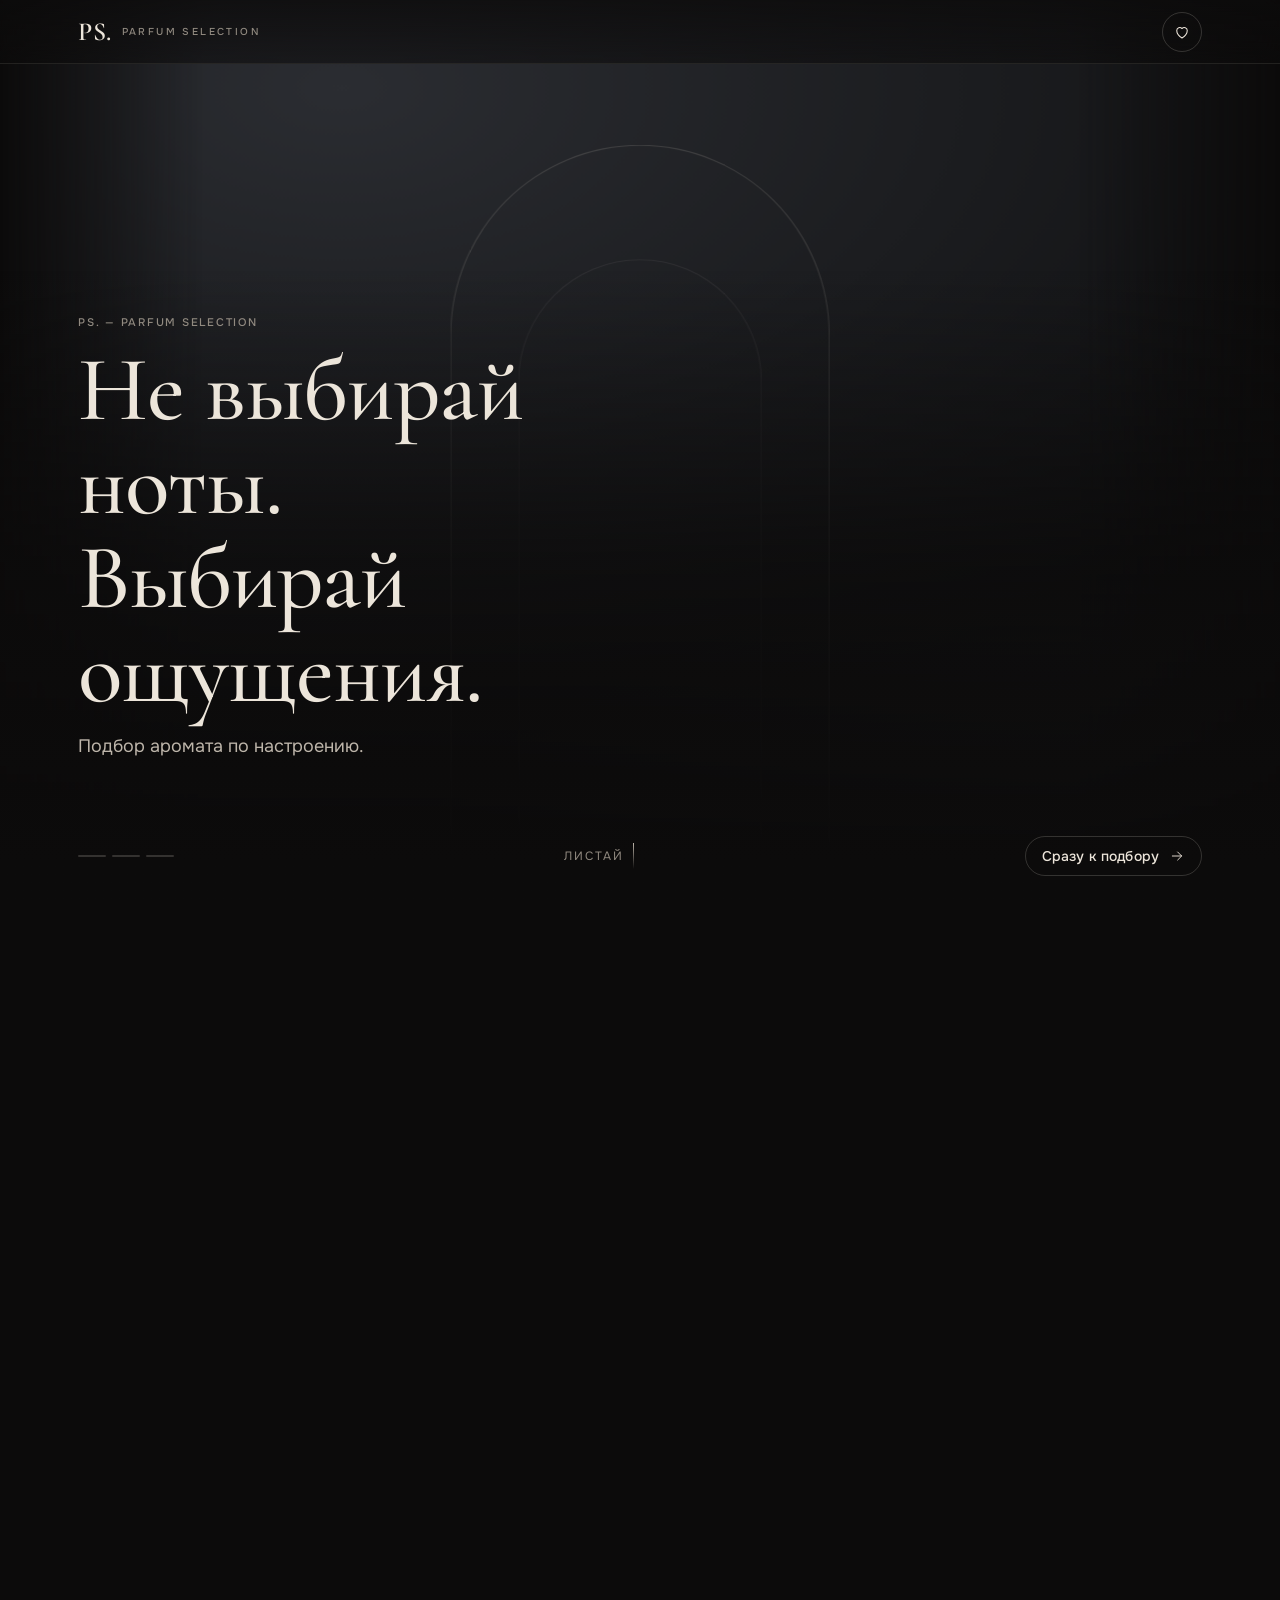
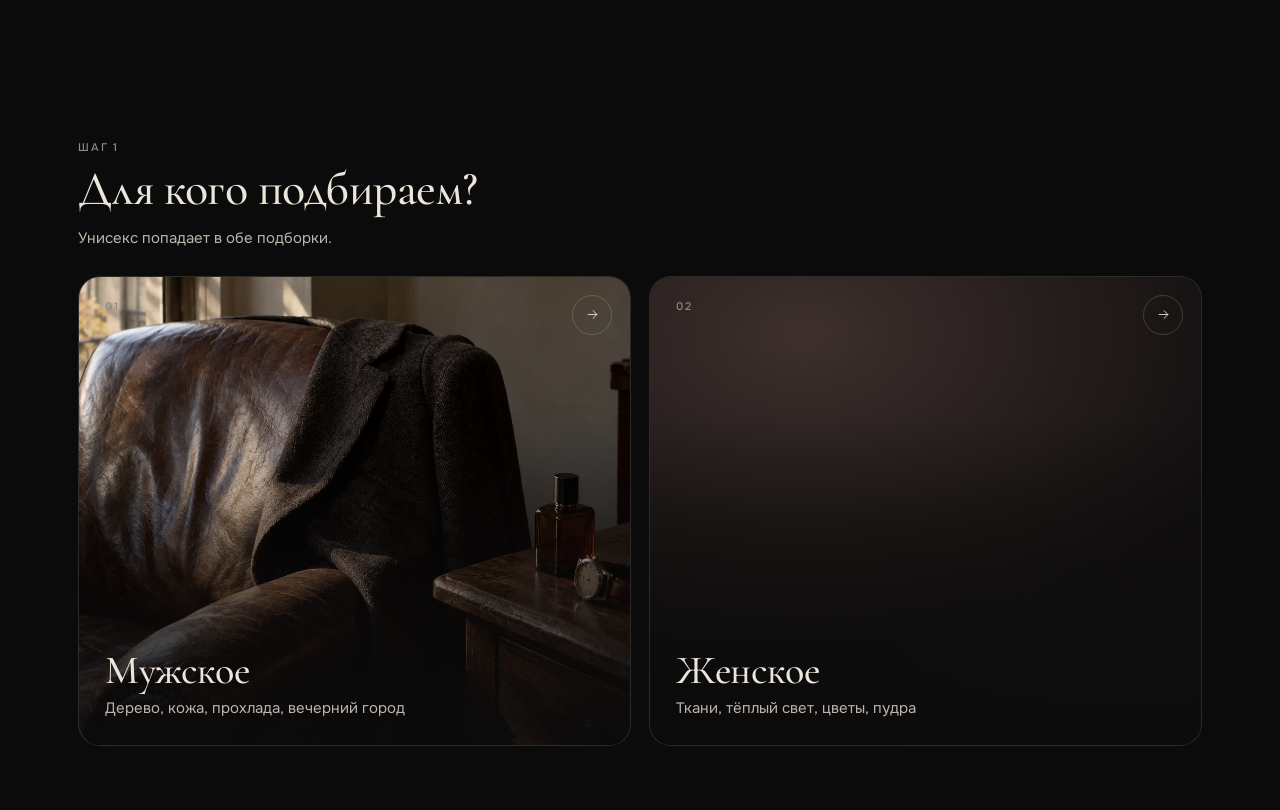
==== commit 16a3e4b2: "Add files via upload" ====
--- a/ps-site/ps-2.0/index.html
+++ b/ps-site/ps-2.0/index.html
@@ -15,68 +15,68 @@
     </script>
     <script type="importmap">
       { "imports": {
-        "./scripts/core/dom.js": "./scripts/core/dom.js?v=2.5",
-        "./scripts/core/format.js": "./scripts/core/format.js?v=2.5",
-        "./scripts/core/glossary.js": "./scripts/core/glossary.js?v=2.5",
-        "./scripts/core/request.js": "./scripts/core/request.js?v=2.5",
-        "./scripts/core/run.js": "./scripts/core/run.js?v=2.5",
-        "./scripts/core/selection.js": "./scripts/core/selection.js?v=2.5",
-        "./scripts/core/store.js": "./scripts/core/store.js?v=2.5",
-        "./scripts/screens/feel.js": "./scripts/screens/feel.js?v=2.5",
-        "./scripts/screens/finish.js": "./scripts/screens/finish.js?v=2.5",
-        "./scripts/screens/intro.js": "./scripts/screens/intro.js?v=2.5",
-        "./scripts/screens/method.js": "./scripts/screens/method.js?v=2.5",
-        "./scripts/screens/moods.js": "./scripts/screens/moods.js?v=2.5",
-        "./scripts/screens/quiz.js": "./scripts/screens/quiz.js?v=2.5",
-        "./scripts/screens/results.js": "./scripts/screens/results.js?v=2.5",
-        "./scripts/screens/tier.js": "./scripts/screens/tier.js?v=2.5",
-        "./scripts/ui/perfume.js": "./scripts/ui/perfume.js?v=2.5",
-        "./scripts/ui/sheet.js": "./scripts/ui/sheet.js?v=2.5",
-        "./scripts/ui/slot.js": "./scripts/ui/slot.js?v=2.5",
-        "../scripts/engine/diversity.js": "../scripts/engine/diversity.js?v=2.5",
-        "../scripts/engine/explain.js": "../scripts/engine/explain.js?v=2.5",
-        "../scripts/engine/index.js": "../scripts/engine/index.js?v=2.5",
-        "../scripts/engine/profile.js": "../scripts/engine/profile.js?v=2.5",
-        "../scripts/engine/scoring.js": "../scripts/engine/scoring.js?v=2.5",
-        "../scripts/engine/stop-factors.js": "../scripts/engine/stop-factors.js?v=2.5",
-        "../scripts/engine/vector.js": "../scripts/engine/vector.js?v=2.5"
+        "./scripts/core/dom.js": "./scripts/core/dom.js?v=2.6",
+        "./scripts/core/format.js": "./scripts/core/format.js?v=2.6",
+        "./scripts/core/glossary.js": "./scripts/core/glossary.js?v=2.6",
+        "./scripts/core/request.js": "./scripts/core/request.js?v=2.6",
+        "./scripts/core/run.js": "./scripts/core/run.js?v=2.6",
+        "./scripts/core/selection.js": "./scripts/core/selection.js?v=2.6",
+        "./scripts/core/store.js": "./scripts/core/store.js?v=2.6",
+        "./scripts/screens/feel.js": "./scripts/screens/feel.js?v=2.6",
+        "./scripts/screens/finish.js": "./scripts/screens/finish.js?v=2.6",
+        "./scripts/screens/intro.js": "./scripts/screens/intro.js?v=2.6",
+        "./scripts/screens/method.js": "./scripts/screens/method.js?v=2.6",
+        "./scripts/screens/moods.js": "./scripts/screens/moods.js?v=2.6",
+        "./scripts/screens/quiz.js": "./scripts/screens/quiz.js?v=2.6",
+        "./scripts/screens/results.js": "./scripts/screens/results.js?v=2.6",
+        "./scripts/screens/tier.js": "./scripts/screens/tier.js?v=2.6",
+        "./scripts/ui/perfume.js": "./scripts/ui/perfume.js?v=2.6",
+        "./scripts/ui/sheet.js": "./scripts/ui/sheet.js?v=2.6",
+        "./scripts/ui/slot.js": "./scripts/ui/slot.js?v=2.6",
+        "../scripts/engine/diversity.js": "../scripts/engine/diversity.js?v=2.6",
+        "../scripts/engine/explain.js": "../scripts/engine/explain.js?v=2.6",
+        "../scripts/engine/index.js": "../scripts/engine/index.js?v=2.6",
+        "../scripts/engine/profile.js": "../scripts/engine/profile.js?v=2.6",
+        "../scripts/engine/scoring.js": "../scripts/engine/scoring.js?v=2.6",
+        "../scripts/engine/stop-factors.js": "../scripts/engine/stop-factors.js?v=2.6",
+        "../scripts/engine/vector.js": "../scripts/engine/vector.js?v=2.6"
       } }
     </script>
     <link rel="preload" href="../assets/fonts/cormorant-garamond-cyrillic-500-normal.woff2" as="font" type="font/woff2" crossorigin />
     <script type="importmap">
       { "imports": {
-        "./scripts/core/dom.js": "./scripts/core/dom.js?v=2.5",
-        "./scripts/core/format.js": "./scripts/core/format.js?v=2.5",
-        "./scripts/core/glossary.js": "./scripts/core/glossary.js?v=2.5",
-        "./scripts/core/request.js": "./scripts/core/request.js?v=2.5",
-        "./scripts/core/run.js": "./scripts/core/run.js?v=2.5",
-        "./scripts/core/selection.js": "./scripts/core/selection.js?v=2.5",
-        "./scripts/core/store.js": "./scripts/core/store.js?v=2.5",
-        "./scripts/screens/feel.js": "./scripts/screens/feel.js?v=2.5",
-        "./scripts/screens/finish.js": "./scripts/screens/finish.js?v=2.5",
-        "./scripts/screens/intro.js": "./scripts/screens/intro.js?v=2.5",
-        "./scripts/screens/method.js": "./scripts/screens/method.js?v=2.5",
-        "./scripts/screens/moods.js": "./scripts/screens/moods.js?v=2.5",
-        "./scripts/screens/quiz.js": "./scripts/screens/quiz.js?v=2.5",
-        "./scripts/screens/results.js": "./scripts/screens/results.js?v=2.5",
-        "./scripts/screens/tier.js": "./scripts/screens/tier.js?v=2.5",
-        "./scripts/ui/perfume.js": "./scripts/ui/perfume.js?v=2.5",
-        "./scripts/ui/sheet.js": "./scripts/ui/sheet.js?v=2.5",
-        "./scripts/ui/slot.js": "./scripts/ui/slot.js?v=2.5",
-        "../scripts/engine/diversity.js": "../scripts/engine/diversity.js?v=2.5",
-        "../scripts/engine/explain.js": "../scripts/engine/explain.js?v=2.5",
-        "../scripts/engine/index.js": "../scripts/engine/index.js?v=2.5",
-        "../scripts/engine/profile.js": "../scripts/engine/profile.js?v=2.5",
-        "../scripts/engine/scoring.js": "../scripts/engine/scoring.js?v=2.5",
-        "../scripts/engine/stop-factors.js": "../scripts/engine/stop-factors.js?v=2.5",
-        "../scripts/engine/vector.js": "../scripts/engine/vector.js?v=2.5"
+        "./scripts/core/dom.js": "./scripts/core/dom.js?v=2.6",
+        "./scripts/core/format.js": "./scripts/core/format.js?v=2.6",
+        "./scripts/core/glossary.js": "./scripts/core/glossary.js?v=2.6",
+        "./scripts/core/request.js": "./scripts/core/request.js?v=2.6",
+        "./scripts/core/run.js": "./scripts/core/run.js?v=2.6",
+        "./scripts/core/selection.js": "./scripts/core/selection.js?v=2.6",
+        "./scripts/core/store.js": "./scripts/core/store.js?v=2.6",
+        "./scripts/screens/feel.js": "./scripts/screens/feel.js?v=2.6",
+        "./scripts/screens/finish.js": "./scripts/screens/finish.js?v=2.6",
+        "./scripts/screens/intro.js": "./scripts/screens/intro.js?v=2.6",
+        "./scripts/screens/method.js": "./scripts/screens/method.js?v=2.6",
+        "./scripts/screens/moods.js": "./scripts/screens/moods.js?v=2.6",
+        "./scripts/screens/quiz.js": "./scripts/screens/quiz.js?v=2.6",
+        "./scripts/screens/results.js": "./scripts/screens/results.js?v=2.6",
+        "./scripts/screens/tier.js": "./scripts/screens/tier.js?v=2.6",
+        "./scripts/ui/perfume.js": "./scripts/ui/perfume.js?v=2.6",
+        "./scripts/ui/sheet.js": "./scripts/ui/sheet.js?v=2.6",
+        "./scripts/ui/slot.js": "./scripts/ui/slot.js?v=2.6",
+        "../scripts/engine/diversity.js": "../scripts/engine/diversity.js?v=2.6",
+        "../scripts/engine/explain.js": "../scripts/engine/explain.js?v=2.6",
+        "../scripts/engine/index.js": "../scripts/engine/index.js?v=2.6",
+        "../scripts/engine/profile.js": "../scripts/engine/profile.js?v=2.6",
+        "../scripts/engine/scoring.js": "../scripts/engine/scoring.js?v=2.6",
+        "../scripts/engine/stop-factors.js": "../scripts/engine/stop-factors.js?v=2.6",
+        "../scripts/engine/vector.js": "../scripts/engine/vector.js?v=2.6"
       } }
     </script>
     <link rel="preload" href="../assets/fonts/onest-cyrillic-400-normal.woff2" as="font" type="font/woff2" crossorigin />
-    <link rel="stylesheet" href="../styles/fonts.css?v=2.5" />
-    <link rel="stylesheet" href="./styles/tokens.css?v=2.5" />
-    <link rel="stylesheet" href="./styles/base.css?v=2.5" />
-    <link rel="stylesheet" href="./styles/screens.css?v=2.5" />
+    <link rel="stylesheet" href="../styles/fonts.css?v=2.6" />
+    <link rel="stylesheet" href="./styles/tokens.css?v=2.6" />
+    <link rel="stylesheet" href="./styles/base.css?v=2.6" />
+    <link rel="stylesheet" href="./styles/screens.css?v=2.6" />
   </head>
   <body>
     <a class="skip-link" href="#app">Перейти к содержанию</a>
@@ -112,6 +112,6 @@
       <div class="wrap screen"><p class="muted">Загружаем PS…</p></div>
     </main>
     <noscript><p class="wrap">Для подбора нужен включённый JavaScript.</p></noscript>
-    <script type="module" src="./scripts/main.js?v=2.5"></script>
+    <script type="module" src="./scripts/main.js?v=2.6"></script>
   </body>
 </html>
--- a/ps-site/ps-2.0/styles/screens.css
+++ b/ps-site/ps-2.0/styles/screens.css
@@ -297,6 +297,7 @@
 .pcard__name { font: 500 30px/1 var(--font-display); }
 .pcard__type { color: var(--muted); font-size: 13px; }
 .pcard__short { color: var(--text-2); font-size: 15px; }
+.pcard__name, .pcard__short, .prow__name, .prow__short { overflow-wrap: break-word; }
 .pcard__price { font-size: 13px; color: var(--text-2); }
 .pcard__price span { color: var(--muted); }
 .pcard__label { font-size: 12px; color: var(--accent); letter-spacing: 0.04em; }
@@ -326,18 +327,23 @@
 .pd { display: grid; gap: 22px; }
 .pd__media .slot { --ratio: 16 / 10; border-radius: var(--r); }
 .pd__head { display: grid; gap: 6px; }
-.pd__name { font: 500 40px/1 var(--font-display); }
-.pd__atm { font: italic 400 20px/1.3 var(--font-display); color: var(--text-2); }
+.pd__name { font: 500 clamp(30px, 10vw, 40px)/1.05 var(--font-display); }
+.pd > * { min-width: 0; }
+.pd p, .pd dd, .pd li { overflow-wrap: break-word; }
 .pd__sec { display: grid; gap: 10px; }
-.pd__sec-head { display: flex; align-items: center; justify-content: space-between; gap: 10px; }
 .pd__plain { padding: 16px 18px; border-radius: var(--r); background: var(--surface); border: 1px solid var(--line); font-size: 15px; }
-.steps { list-style: none; margin: 0; padding: 0; display: grid; gap: 0; }
-.steps li { display: grid; grid-template-columns: 74px 1fr; gap: 12px; padding: 12px 0; border-top: 1px solid var(--line); }
-.steps li:first-child { border-top: 0; }
-.steps__k { color: var(--muted); font-size: 12px; letter-spacing: 0.1em; text-transform: uppercase; padding-top: 2px; }
-.steps__v b { font-weight: 500; color: var(--text); }
-.steps__v span { color: var(--text-2); }
-.facts { display: flex; flex-wrap: wrap; gap: 8px; }
+/* «Ощущение» — одна атмосферная фраза, отдельно от описания запаха */
+.pd__feel { display: grid; gap: 8px; padding: 16px 18px; border-radius: var(--r); background: var(--surface); border: 1px solid var(--line); border-left: 2px solid var(--accent); }
+.pd__feel p:last-child { font: italic 400 19px/1.35 var(--font-display); color: var(--text); }
+/* «Учти» — компактно и тише основного текста */
+.pd__warn { display: grid; gap: 6px; padding-top: 14px; border-top: 1px solid var(--line); }
+.pd__warn p:not(.eyebrow) { color: var(--text-2); font-size: 14px; line-height: 1.5; }
+/* Практичное: заметность, когда носить, цена */
+.pd__facts { margin: 0; display: grid; gap: 0; border-top: 1px solid var(--line); }
+.pd__facts div { display: grid; grid-template-columns: minmax(0, 104px) minmax(0, 1fr); gap: 12px; padding: 12px 0; border-bottom: 1px solid var(--line); }
+.pd__facts dt { color: var(--muted); font-size: 12px; letter-spacing: 0.08em; text-transform: uppercase; padding-top: 2px; }
+.pd__facts dd { margin: 0; color: var(--text-2); font-size: 14px; line-height: 1.5; }
+@media (max-width: 359px) { .pd__facts div { grid-template-columns: minmax(0, 1fr); gap: 4px; } }
 .why { margin: 0; padding: 0; list-style: none; display: grid; gap: 8px; }
 .why li { padding-left: 16px; position: relative; color: var(--text-2); }
 .why li::before { content: ''; position: absolute; left: 0; top: 0.7em; width: 6px; height: 1px; background: var(--accent); }
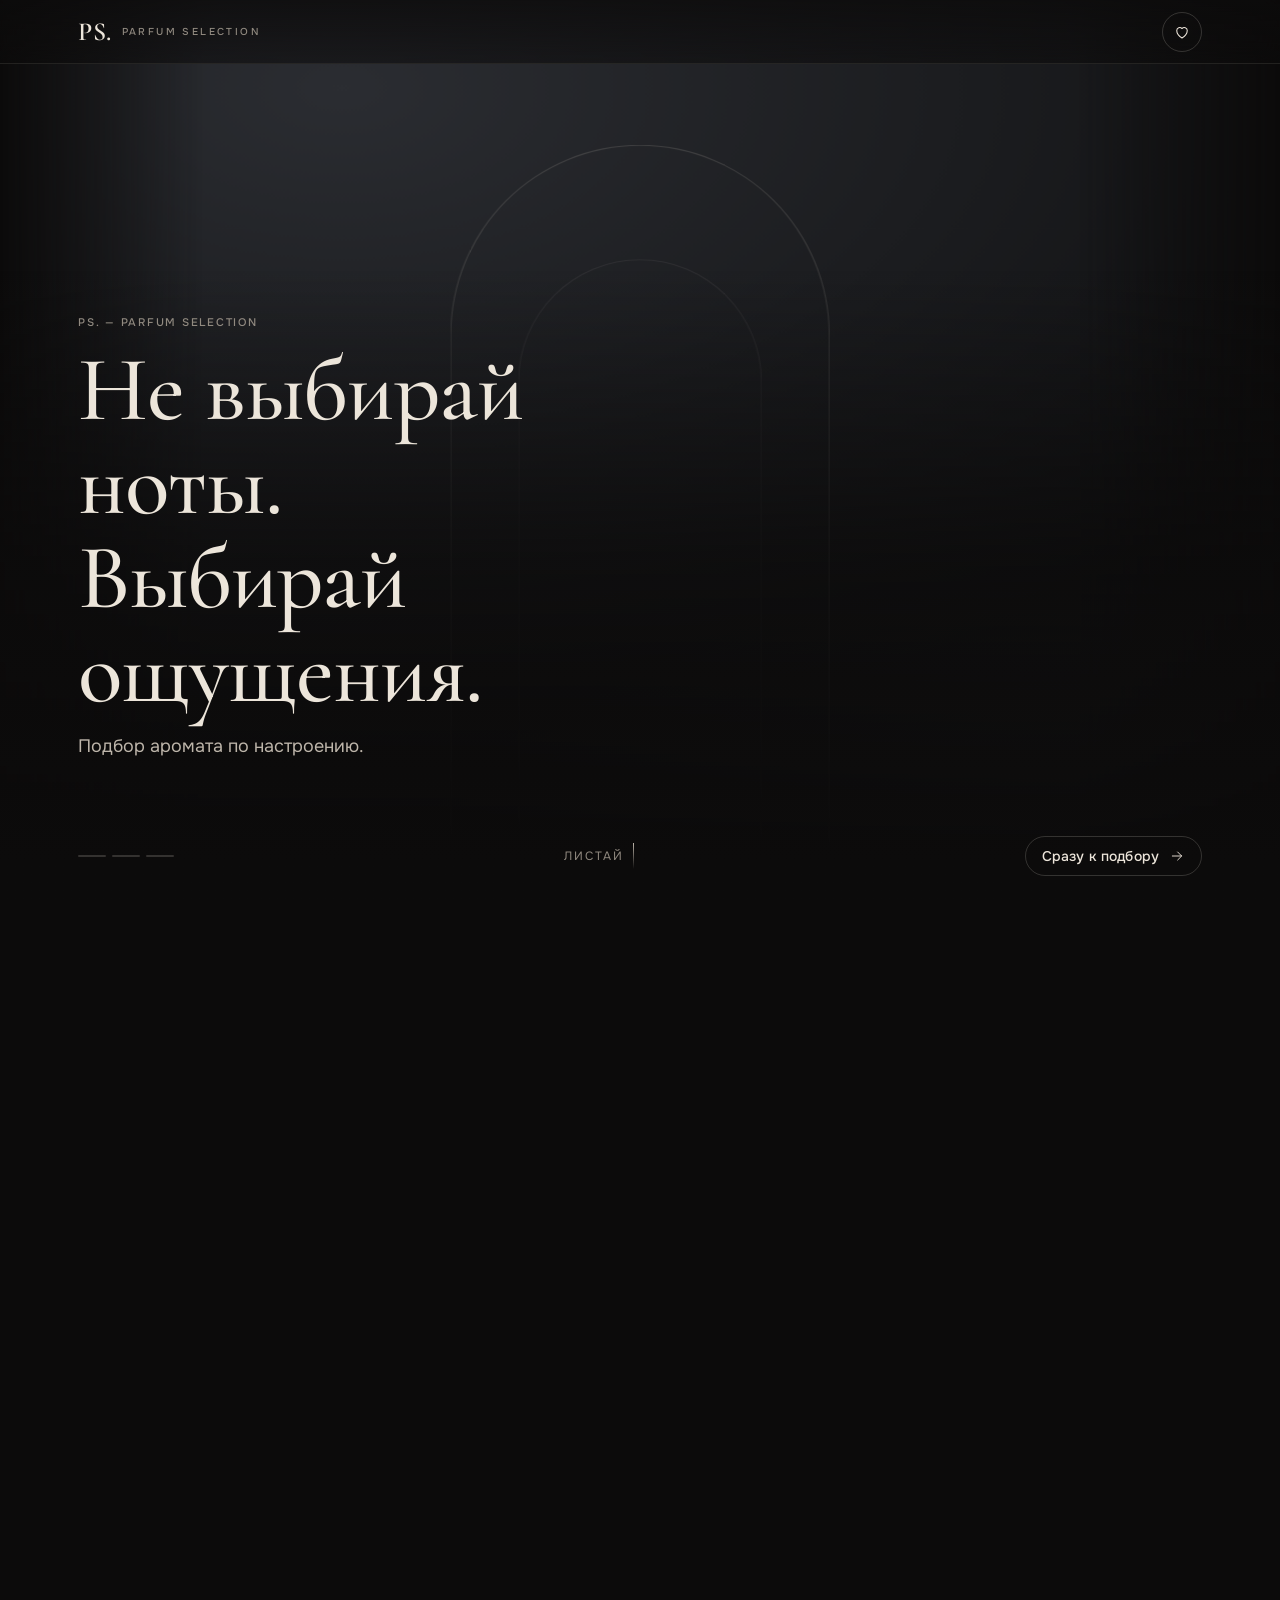
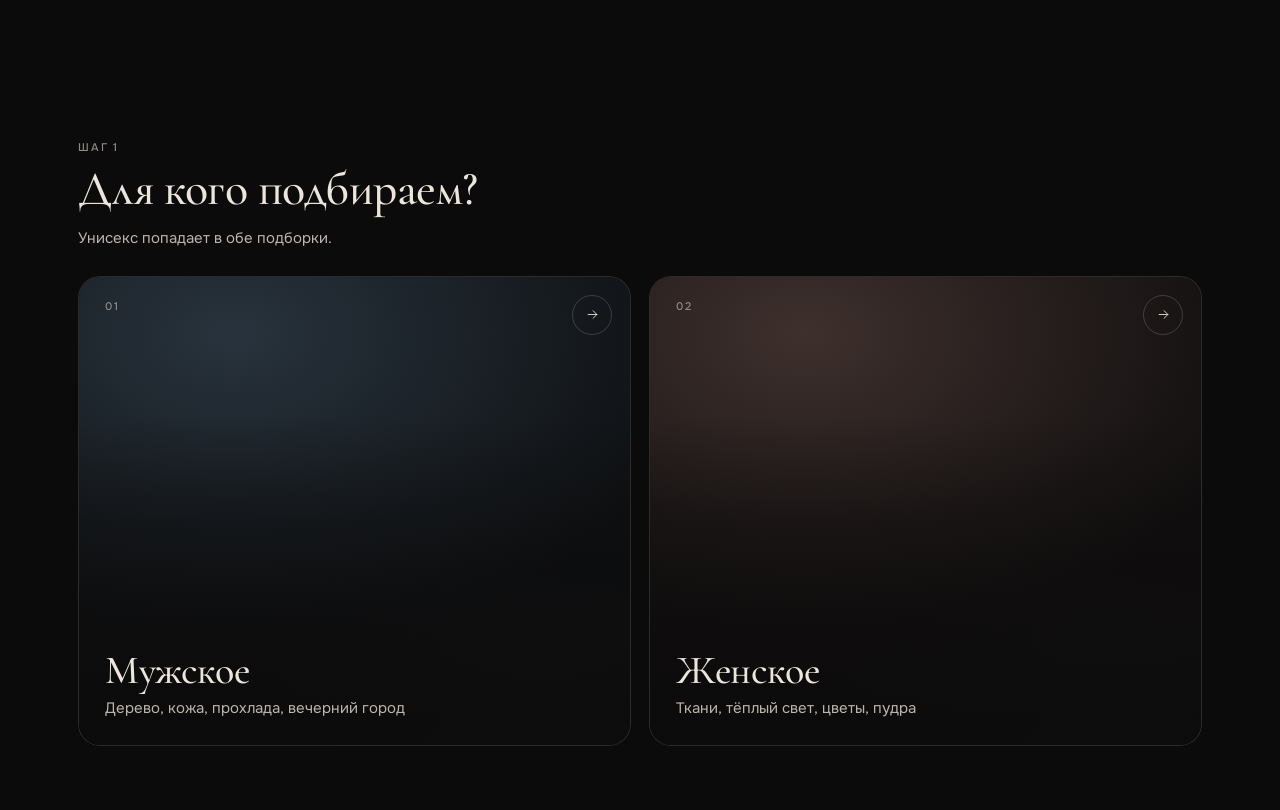
==== commit 24e12576: "Add files via upload" ====
--- a/ps-site/ps-2.0/index.html
+++ b/ps-site/ps-2.0/index.html
@@ -15,68 +15,68 @@
     </script>
     <script type="importmap">
       { "imports": {
-        "./scripts/core/dom.js": "./scripts/core/dom.js?v=2.6",
-        "./scripts/core/format.js": "./scripts/core/format.js?v=2.6",
-        "./scripts/core/glossary.js": "./scripts/core/glossary.js?v=2.6",
-        "./scripts/core/request.js": "./scripts/core/request.js?v=2.6",
-        "./scripts/core/run.js": "./scripts/core/run.js?v=2.6",
-        "./scripts/core/selection.js": "./scripts/core/selection.js?v=2.6",
-        "./scripts/core/store.js": "./scripts/core/store.js?v=2.6",
-        "./scripts/screens/feel.js": "./scripts/screens/feel.js?v=2.6",
-        "./scripts/screens/finish.js": "./scripts/screens/finish.js?v=2.6",
-        "./scripts/screens/intro.js": "./scripts/screens/intro.js?v=2.6",
-        "./scripts/screens/method.js": "./scripts/screens/method.js?v=2.6",
-        "./scripts/screens/moods.js": "./scripts/screens/moods.js?v=2.6",
-        "./scripts/screens/quiz.js": "./scripts/screens/quiz.js?v=2.6",
-        "./scripts/screens/results.js": "./scripts/screens/results.js?v=2.6",
-        "./scripts/screens/tier.js": "./scripts/screens/tier.js?v=2.6",
-        "./scripts/ui/perfume.js": "./scripts/ui/perfume.js?v=2.6",
-        "./scripts/ui/sheet.js": "./scripts/ui/sheet.js?v=2.6",
-        "./scripts/ui/slot.js": "./scripts/ui/slot.js?v=2.6",
-        "../scripts/engine/diversity.js": "../scripts/engine/diversity.js?v=2.6",
-        "../scripts/engine/explain.js": "../scripts/engine/explain.js?v=2.6",
-        "../scripts/engine/index.js": "../scripts/engine/index.js?v=2.6",
-        "../scripts/engine/profile.js": "../scripts/engine/profile.js?v=2.6",
-        "../scripts/engine/scoring.js": "../scripts/engine/scoring.js?v=2.6",
-        "../scripts/engine/stop-factors.js": "../scripts/engine/stop-factors.js?v=2.6",
-        "../scripts/engine/vector.js": "../scripts/engine/vector.js?v=2.6"
+        "./scripts/core/dom.js": "./scripts/core/dom.js?v=2.7",
+        "./scripts/core/format.js": "./scripts/core/format.js?v=2.7",
+        "./scripts/core/glossary.js": "./scripts/core/glossary.js?v=2.7",
+        "./scripts/core/request.js": "./scripts/core/request.js?v=2.7",
+        "./scripts/core/run.js": "./scripts/core/run.js?v=2.7",
+        "./scripts/core/selection.js": "./scripts/core/selection.js?v=2.7",
+        "./scripts/core/store.js": "./scripts/core/store.js?v=2.7",
+        "./scripts/screens/feel.js": "./scripts/screens/feel.js?v=2.7",
+        "./scripts/screens/finish.js": "./scripts/screens/finish.js?v=2.7",
+        "./scripts/screens/intro.js": "./scripts/screens/intro.js?v=2.7",
+        "./scripts/screens/method.js": "./scripts/screens/method.js?v=2.7",
+        "./scripts/screens/moods.js": "./scripts/screens/moods.js?v=2.7",
+        "./scripts/screens/quiz.js": "./scripts/screens/quiz.js?v=2.7",
+        "./scripts/screens/results.js": "./scripts/screens/results.js?v=2.7",
+        "./scripts/screens/tier.js": "./scripts/screens/tier.js?v=2.7",
+        "./scripts/ui/perfume.js": "./scripts/ui/perfume.js?v=2.7",
+        "./scripts/ui/sheet.js": "./scripts/ui/sheet.js?v=2.7",
+        "./scripts/ui/slot.js": "./scripts/ui/slot.js?v=2.7",
+        "../scripts/engine/diversity.js": "../scripts/engine/diversity.js?v=2.7",
+        "../scripts/engine/explain.js": "../scripts/engine/explain.js?v=2.7",
+        "../scripts/engine/index.js": "../scripts/engine/index.js?v=2.7",
+        "../scripts/engine/profile.js": "../scripts/engine/profile.js?v=2.7",
+        "../scripts/engine/scoring.js": "../scripts/engine/scoring.js?v=2.7",
+        "../scripts/engine/stop-factors.js": "../scripts/engine/stop-factors.js?v=2.7",
+        "../scripts/engine/vector.js": "../scripts/engine/vector.js?v=2.7"
       } }
     </script>
     <link rel="preload" href="../assets/fonts/cormorant-garamond-cyrillic-500-normal.woff2" as="font" type="font/woff2" crossorigin />
     <script type="importmap">
       { "imports": {
-        "./scripts/core/dom.js": "./scripts/core/dom.js?v=2.6",
-        "./scripts/core/format.js": "./scripts/core/format.js?v=2.6",
-        "./scripts/core/glossary.js": "./scripts/core/glossary.js?v=2.6",
-        "./scripts/core/request.js": "./scripts/core/request.js?v=2.6",
-        "./scripts/core/run.js": "./scripts/core/run.js?v=2.6",
-        "./scripts/core/selection.js": "./scripts/core/selection.js?v=2.6",
-        "./scripts/core/store.js": "./scripts/core/store.js?v=2.6",
-        "./scripts/screens/feel.js": "./scripts/screens/feel.js?v=2.6",
-        "./scripts/screens/finish.js": "./scripts/screens/finish.js?v=2.6",
-        "./scripts/screens/intro.js": "./scripts/screens/intro.js?v=2.6",
-        "./scripts/screens/method.js": "./scripts/screens/method.js?v=2.6",
-        "./scripts/screens/moods.js": "./scripts/screens/moods.js?v=2.6",
-        "./scripts/screens/quiz.js": "./scripts/screens/quiz.js?v=2.6",
-        "./scripts/screens/results.js": "./scripts/screens/results.js?v=2.6",
-        "./scripts/screens/tier.js": "./scripts/screens/tier.js?v=2.6",
-        "./scripts/ui/perfume.js": "./scripts/ui/perfume.js?v=2.6",
-        "./scripts/ui/sheet.js": "./scripts/ui/sheet.js?v=2.6",
-        "./scripts/ui/slot.js": "./scripts/ui/slot.js?v=2.6",
-        "../scripts/engine/diversity.js": "../scripts/engine/diversity.js?v=2.6",
-        "../scripts/engine/explain.js": "../scripts/engine/explain.js?v=2.6",
-        "../scripts/engine/index.js": "../scripts/engine/index.js?v=2.6",
-        "../scripts/engine/profile.js": "../scripts/engine/profile.js?v=2.6",
-        "../scripts/engine/scoring.js": "../scripts/engine/scoring.js?v=2.6",
-        "../scripts/engine/stop-factors.js": "../scripts/engine/stop-factors.js?v=2.6",
-        "../scripts/engine/vector.js": "../scripts/engine/vector.js?v=2.6"
+        "./scripts/core/dom.js": "./scripts/core/dom.js?v=2.7",
+        "./scripts/core/format.js": "./scripts/core/format.js?v=2.7",
+        "./scripts/core/glossary.js": "./scripts/core/glossary.js?v=2.7",
+        "./scripts/core/request.js": "./scripts/core/request.js?v=2.7",
+        "./scripts/core/run.js": "./scripts/core/run.js?v=2.7",
+        "./scripts/core/selection.js": "./scripts/core/selection.js?v=2.7",
+        "./scripts/core/store.js": "./scripts/core/store.js?v=2.7",
+        "./scripts/screens/feel.js": "./scripts/screens/feel.js?v=2.7",
+        "./scripts/screens/finish.js": "./scripts/screens/finish.js?v=2.7",
+        "./scripts/screens/intro.js": "./scripts/screens/intro.js?v=2.7",
+        "./scripts/screens/method.js": "./scripts/screens/method.js?v=2.7",
+        "./scripts/screens/moods.js": "./scripts/screens/moods.js?v=2.7",
+        "./scripts/screens/quiz.js": "./scripts/screens/quiz.js?v=2.7",
+        "./scripts/screens/results.js": "./scripts/screens/results.js?v=2.7",
+        "./scripts/screens/tier.js": "./scripts/screens/tier.js?v=2.7",
+        "./scripts/ui/perfume.js": "./scripts/ui/perfume.js?v=2.7",
+        "./scripts/ui/sheet.js": "./scripts/ui/sheet.js?v=2.7",
+        "./scripts/ui/slot.js": "./scripts/ui/slot.js?v=2.7",
+        "../scripts/engine/diversity.js": "../scripts/engine/diversity.js?v=2.7",
+        "../scripts/engine/explain.js": "../scripts/engine/explain.js?v=2.7",
+        "../scripts/engine/index.js": "../scripts/engine/index.js?v=2.7",
+        "../scripts/engine/profile.js": "../scripts/engine/profile.js?v=2.7",
+        "../scripts/engine/scoring.js": "../scripts/engine/scoring.js?v=2.7",
+        "../scripts/engine/stop-factors.js": "../scripts/engine/stop-factors.js?v=2.7",
+        "../scripts/engine/vector.js": "../scripts/engine/vector.js?v=2.7"
       } }
     </script>
     <link rel="preload" href="../assets/fonts/onest-cyrillic-400-normal.woff2" as="font" type="font/woff2" crossorigin />
-    <link rel="stylesheet" href="../styles/fonts.css?v=2.6" />
-    <link rel="stylesheet" href="./styles/tokens.css?v=2.6" />
-    <link rel="stylesheet" href="./styles/base.css?v=2.6" />
-    <link rel="stylesheet" href="./styles/screens.css?v=2.6" />
+    <link rel="stylesheet" href="../styles/fonts.css?v=2.7" />
+    <link rel="stylesheet" href="./styles/tokens.css?v=2.7" />
+    <link rel="stylesheet" href="./styles/base.css?v=2.7" />
+    <link rel="stylesheet" href="./styles/screens.css?v=2.7" />
   </head>
   <body>
     <a class="skip-link" href="#app">Перейти к содержанию</a>
@@ -112,6 +112,6 @@
       <div class="wrap screen"><p class="muted">Загружаем PS…</p></div>
     </main>
     <noscript><p class="wrap">Для подбора нужен включённый JavaScript.</p></noscript>
-    <script type="module" src="./scripts/main.js?v=2.6"></script>
+    <script type="module" src="./scripts/main.js?v=2.7"></script>
   </body>
 </html>
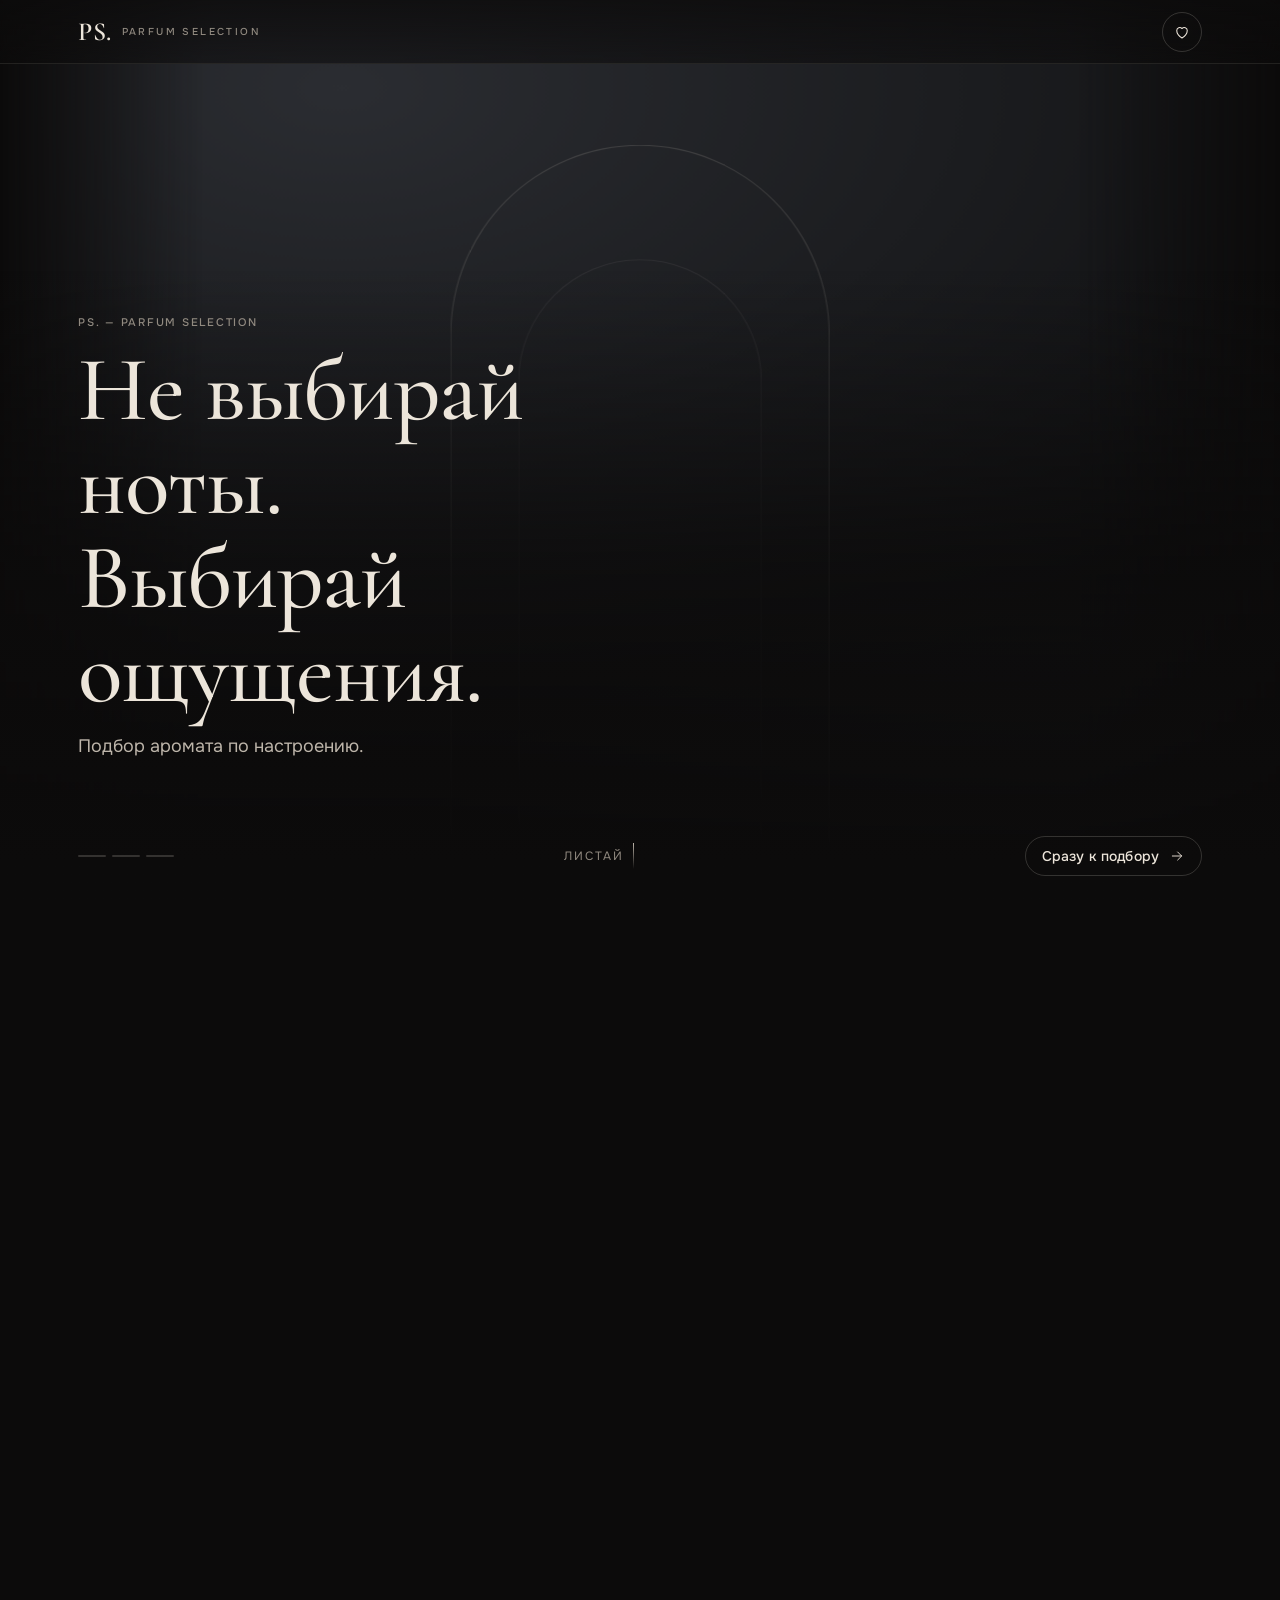
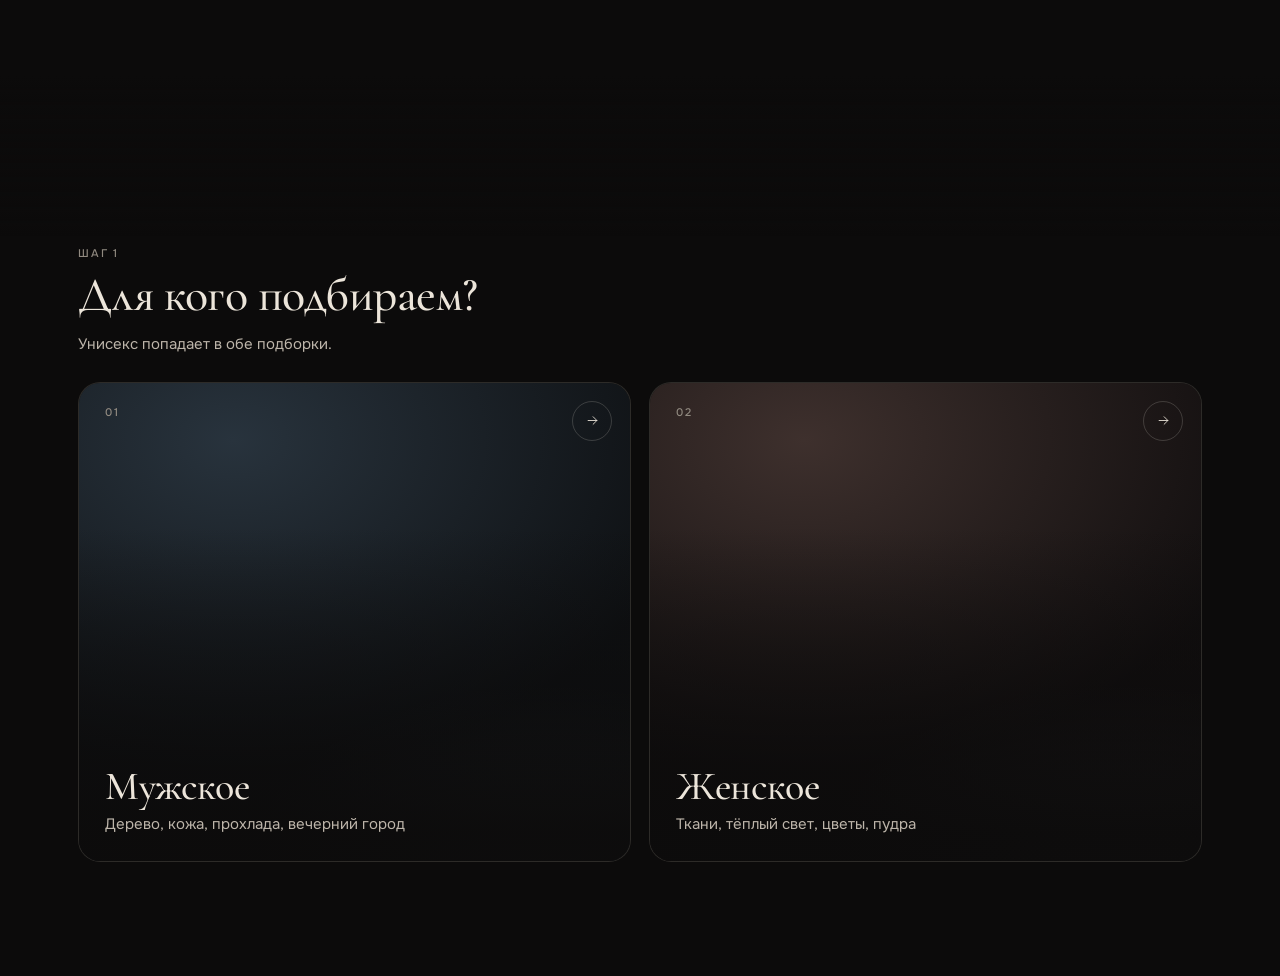
==== commit 76de0568: "Add files via upload" ====
--- a/ps-site/ps-2.0/index.html
+++ b/ps-site/ps-2.0/index.html
@@ -6,77 +6,42 @@
     <title>PS 2.0 — Parfum Selection</title>
     <meta name="description" content="Подбор парфюмерии по ощущениям. Не выбирай ноты — выбирай ощущения." />
     <meta name="theme-color" content="#0c0b0b" />
-    <script>
-      // Режим (мужской/женский) ставится до отрисовки, чтобы цвета не «перетекали» при загрузке.
-      try {
-        var saved = JSON.parse(localStorage.getItem('ps2-state'));
-        if (saved && saved.gender) document.documentElement.dataset.theme = saved.gender;
-      } catch (e) {}
-    </script>
     <script type="importmap">
       { "imports": {
-        "./scripts/core/dom.js": "./scripts/core/dom.js?v=2.7",
-        "./scripts/core/format.js": "./scripts/core/format.js?v=2.7",
-        "./scripts/core/glossary.js": "./scripts/core/glossary.js?v=2.7",
-        "./scripts/core/request.js": "./scripts/core/request.js?v=2.7",
-        "./scripts/core/run.js": "./scripts/core/run.js?v=2.7",
-        "./scripts/core/selection.js": "./scripts/core/selection.js?v=2.7",
-        "./scripts/core/store.js": "./scripts/core/store.js?v=2.7",
-        "./scripts/screens/feel.js": "./scripts/screens/feel.js?v=2.7",
-        "./scripts/screens/finish.js": "./scripts/screens/finish.js?v=2.7",
-        "./scripts/screens/intro.js": "./scripts/screens/intro.js?v=2.7",
-        "./scripts/screens/method.js": "./scripts/screens/method.js?v=2.7",
-        "./scripts/screens/moods.js": "./scripts/screens/moods.js?v=2.7",
-        "./scripts/screens/quiz.js": "./scripts/screens/quiz.js?v=2.7",
-        "./scripts/screens/results.js": "./scripts/screens/results.js?v=2.7",
-        "./scripts/screens/tier.js": "./scripts/screens/tier.js?v=2.7",
-        "./scripts/ui/perfume.js": "./scripts/ui/perfume.js?v=2.7",
-        "./scripts/ui/sheet.js": "./scripts/ui/sheet.js?v=2.7",
-        "./scripts/ui/slot.js": "./scripts/ui/slot.js?v=2.7",
-        "../scripts/engine/diversity.js": "../scripts/engine/diversity.js?v=2.7",
-        "../scripts/engine/explain.js": "../scripts/engine/explain.js?v=2.7",
-        "../scripts/engine/index.js": "../scripts/engine/index.js?v=2.7",
-        "../scripts/engine/profile.js": "../scripts/engine/profile.js?v=2.7",
-        "../scripts/engine/scoring.js": "../scripts/engine/scoring.js?v=2.7",
-        "../scripts/engine/stop-factors.js": "../scripts/engine/stop-factors.js?v=2.7",
-        "../scripts/engine/vector.js": "../scripts/engine/vector.js?v=2.7"
+        "./scripts/core/dom.js": "./scripts/core/dom.js?v=2.9",
+        "./scripts/core/format.js": "./scripts/core/format.js?v=2.9",
+        "./scripts/core/glossary.js": "./scripts/core/glossary.js?v=2.9",
+        "./scripts/core/request.js": "./scripts/core/request.js?v=2.9",
+        "./scripts/core/run.js": "./scripts/core/run.js?v=2.9",
+        "./scripts/core/selection.js": "./scripts/core/selection.js?v=2.9",
+        "./scripts/core/store.js": "./scripts/core/store.js?v=2.9",
+        "./scripts/screens/choose.js": "./scripts/screens/choose.js?v=2.9",
+        "./scripts/screens/feel.js": "./scripts/screens/feel.js?v=2.9",
+        "./scripts/screens/finish.js": "./scripts/screens/finish.js?v=2.9",
+        "./scripts/screens/intro.js": "./scripts/screens/intro.js?v=2.9",
+        "./scripts/screens/method.js": "./scripts/screens/method.js?v=2.9",
+        "./scripts/screens/moods.js": "./scripts/screens/moods.js?v=2.9",
+        "./scripts/screens/quiz.js": "./scripts/screens/quiz.js?v=2.9",
+        "./scripts/screens/results.js": "./scripts/screens/results.js?v=2.9",
+        "./scripts/screens/tier.js": "./scripts/screens/tier.js?v=2.9",
+        "./scripts/ui/perfume.js": "./scripts/ui/perfume.js?v=2.9",
+        "./scripts/ui/sheet.js": "./scripts/ui/sheet.js?v=2.9",
+        "./scripts/ui/slot.js": "./scripts/ui/slot.js?v=2.9",
+        "../scripts/engine/diversity.js": "../scripts/engine/diversity.js?v=2.9",
+        "../scripts/engine/explain.js": "../scripts/engine/explain.js?v=2.9",
+        "../scripts/engine/index.js": "../scripts/engine/index.js?v=2.9",
+        "../scripts/engine/profile.js": "../scripts/engine/profile.js?v=2.9",
+        "../scripts/engine/scoring.js": "../scripts/engine/scoring.js?v=2.9",
+        "../scripts/engine/stop-factors.js": "../scripts/engine/stop-factors.js?v=2.9",
+        "../scripts/engine/vector.js": "../scripts/engine/vector.js?v=2.9"
       } }
     </script>
     <link rel="preload" href="../assets/fonts/cormorant-garamond-cyrillic-500-normal.woff2" as="font" type="font/woff2" crossorigin />
-    <script type="importmap">
-      { "imports": {
-        "./scripts/core/dom.js": "./scripts/core/dom.js?v=2.7",
-        "./scripts/core/format.js": "./scripts/core/format.js?v=2.7",
-        "./scripts/core/glossary.js": "./scripts/core/glossary.js?v=2.7",
-        "./scripts/core/request.js": "./scripts/core/request.js?v=2.7",
-        "./scripts/core/run.js": "./scripts/core/run.js?v=2.7",
-        "./scripts/core/selection.js": "./scripts/core/selection.js?v=2.7",
-        "./scripts/core/store.js": "./scripts/core/store.js?v=2.7",
-        "./scripts/screens/feel.js": "./scripts/screens/feel.js?v=2.7",
-        "./scripts/screens/finish.js": "./scripts/screens/finish.js?v=2.7",
-        "./scripts/screens/intro.js": "./scripts/screens/intro.js?v=2.7",
-        "./scripts/screens/method.js": "./scripts/screens/method.js?v=2.7",
-        "./scripts/screens/moods.js": "./scripts/screens/moods.js?v=2.7",
-        "./scripts/screens/quiz.js": "./scripts/screens/quiz.js?v=2.7",
-        "./scripts/screens/results.js": "./scripts/screens/results.js?v=2.7",
-        "./scripts/screens/tier.js": "./scripts/screens/tier.js?v=2.7",
-        "./scripts/ui/perfume.js": "./scripts/ui/perfume.js?v=2.7",
-        "./scripts/ui/sheet.js": "./scripts/ui/sheet.js?v=2.7",
-        "./scripts/ui/slot.js": "./scripts/ui/slot.js?v=2.7",
-        "../scripts/engine/diversity.js": "../scripts/engine/diversity.js?v=2.7",
-        "../scripts/engine/explain.js": "../scripts/engine/explain.js?v=2.7",
-        "../scripts/engine/index.js": "../scripts/engine/index.js?v=2.7",
-        "../scripts/engine/profile.js": "../scripts/engine/profile.js?v=2.7",
-        "../scripts/engine/scoring.js": "../scripts/engine/scoring.js?v=2.7",
-        "../scripts/engine/stop-factors.js": "../scripts/engine/stop-factors.js?v=2.7",
-        "../scripts/engine/vector.js": "../scripts/engine/vector.js?v=2.7"
-      } }
-    </script>
     <link rel="preload" href="../assets/fonts/onest-cyrillic-400-normal.woff2" as="font" type="font/woff2" crossorigin />
-    <link rel="stylesheet" href="../styles/fonts.css?v=2.7" />
-    <link rel="stylesheet" href="./styles/tokens.css?v=2.7" />
-    <link rel="stylesheet" href="./styles/base.css?v=2.7" />
-    <link rel="stylesheet" href="./styles/screens.css?v=2.7" />
+    <link rel="stylesheet" href="../styles/fonts.css?v=2.9" />
+    <link rel="stylesheet" href="./styles/tokens.css?v=2.9" />
+    <link rel="stylesheet" href="./styles/base.css?v=2.9" />
+    <link rel="stylesheet" href="./styles/screens.css?v=2.9" />
   </head>
   <body>
     <a class="skip-link" href="#app">Перейти к содержанию</a>
@@ -103,15 +68,14 @@
         </div>
       </div>
     </header>
-    <!-- Боковой декор широких экранов: только фон, не перехватывает нажатия (вступление, выбор пути, способ). -->
+    <!-- Задний план широких экранов: одно цельное фото за контентом, не перехватывает нажатия (вступление, выбор пола, способ). -->
     <div class="decor" aria-hidden="true">
-      <div class="decor__side decor__side--left" data-decor="left"></div>
-      <div class="decor__side decor__side--right" data-decor="right"></div>
+      <div class="decor__img" data-decor="full"></div>
     </div>
     <main id="app" class="app" tabindex="-1">
       <div class="wrap screen"><p class="muted">Загружаем PS…</p></div>
     </main>
     <noscript><p class="wrap">Для подбора нужен включённый JavaScript.</p></noscript>
-    <script type="module" src="./scripts/main.js?v=2.7"></script>
+    <script type="module" src="./scripts/main.js?v=2.9"></script>
   </body>
 </html>
--- a/ps-site/ps-2.0/styles/base.css
+++ b/ps-site/ps-2.0/styles/base.css
@@ -67,7 +67,10 @@
   backdrop-filter: blur(14px) saturate(120%);
   -webkit-backdrop-filter: blur(14px) saturate(120%);
   border-bottom: 1px solid var(--line);
-}
+  transition: border-color var(--t) var(--ease);
+}
+/* На экране выбора, пока под шапкой нет контента, она без подложки и линии — не режет задний план полосой. */
+html[data-hdr-clear] .hdr { background: transparent; border-bottom-color: transparent; backdrop-filter: none; -webkit-backdrop-filter: none; }
 .hdr__inner { height: 100%; display: flex; align-items: center; justify-content: space-between; gap: 12px; }
 .logo { display: inline-flex; align-items: center; gap: 10px; min-height: 44px; text-decoration: none; }
 .logo__mark { font: 600 26px/1 var(--font-display); letter-spacing: 0.02em; }
--- a/ps-site/ps-2.0/styles/screens.css
+++ b/ps-site/ps-2.0/styles/screens.css
@@ -55,7 +55,19 @@
 .story.is-static .story__bars, .story.is-static .story__hint { display: none; }
 
 /* ================= Выбор пола ================= */
-.choose { padding: 56px 0 64px; scroll-margin-top: var(--hdr); }
+/* Выбор занимает весь экран; прозрачная шапка лежит поверх его верхнего отступа (он равен высоте шапки),
+   поэтому заголовок и карточки центрируются в видимой области под ней. Во вступлении после прокрутки
+   к выбору сцена со своими индикаторами целиком уходит за верх экрана. На отдельном экране #/choose
+   секция стоит так же (поднята под шапку), поэтому возврат «Назад» выглядит точно как конец вступления.
+   Если экран низкий, секция просто растёт и прокручивается — карточки не обрезаются. */
+.choose {
+  position: relative;
+  min-height: 100svh;
+  display: grid; align-content: center;
+  padding: calc(var(--hdr) + 24px) 0 40px;
+}
+.choose--screen { margin-top: calc(-1 * var(--hdr)); }
+.choose__inner { position: relative; }
 .choose .head { margin-bottom: 26px; }
 
 /* ================= Большие карточки (фирменный элемент PS) ================= */
@@ -91,13 +103,14 @@
   .bigcard__text { font-size: 15px; max-width: 30ch; }
 }
 
-/* Выбор пути: на телефоне карточки друг под другом, на компьютере — рядом */
+/* Выбор пола: на телефоне карточки друг под другом, на компьютере — рядом.
+   На компьютере высота карточек подстраивается под экран, чтобы заголовок и обе карточки помещались целиком. */
 .bigcards--choose { grid-template-columns: 1fr; }
 .bigcards--choose .bigcard { aspect-ratio: 16 / 9; }
 .bigcard--wide { grid-column: 1 / -1; }
 @media (min-width: 720px) {
   .bigcards--choose { grid-template-columns: 1fr 1fr; }
-  .bigcards--choose .bigcard { aspect-ratio: 4 / 3.4; }
+  .bigcards--choose .bigcard { aspect-ratio: auto; height: clamp(260px, calc(100svh - var(--hdr) - 280px), 480px); }
 }
 
 /* Схемы на карточках «Каталог / По одной» — только линии, без картинок */
@@ -359,59 +372,54 @@
 /* Сохранённое и настройки */
 .srow { display: flex; align-items: center; justify-content: space-between; gap: 10px; padding: 12px 0; border-bottom: 1px solid var(--line); }
 .srow__open { flex: 1; text-align: left; display: grid; gap: 2px; }
+.saved__note { margin-top: 18px; }
 .settings { display: grid; gap: 22px; padding-top: 8px; }
 .settings__item { display: grid; gap: 10px; }
 
-/* ================= Боковой декор широких экранов ================= */
-/* Только фон: за контентом, без нажатий, без горизонтальной прокрутки. На узких экранах скрыт. */
+/* ================= Задний план широких экранов ================= */
+/* Одно цельное фото владельца за контентом: камни и дерево слева, цветы и ткань справа, тёмная середина.
+   cover сохраняет пропорции и композицию; верх и низ мягко уходят в фон — без прямоугольного края.
+   Только фон: без нажатий и горизонтальной прокрутки. На узких экранах скрыт (и не скачивается — loading="lazy"). */
 .app { position: relative; z-index: 1; }
 .decor { display: none; }
 @media (min-width: 1100px) {
   html[data-decor='on'] .decor { display: block; position: fixed; inset: 0; z-index: 0; pointer-events: none; overflow: hidden; }
-  .decor__side {
-    position: absolute; top: 0; bottom: 0; width: clamp(220px, calc((100vw - var(--maxw)) / 2 + 170px), 460px);
-    opacity: calc(var(--decor-o, 0) * 0.9);
+  .decor__img {
+    position: absolute; inset: 0;
+    opacity: calc(var(--decor-o, 0) * 0.8);
     transition: opacity 260ms linear;
-  }
-  .decor__side img { width: 100%; height: 100%; object-fit: cover; }
-  .decor__side--left {
-    left: 0;
-    -webkit-mask-image: linear-gradient(90deg, #000 35%, transparent);
-    mask-image: linear-gradient(90deg, #000 35%, transparent);
-  }
-  .decor__side--right {
-    right: 0;
-    -webkit-mask-image: linear-gradient(270deg, #000 35%, transparent);
-    mask-image: linear-gradient(270deg, #000 35%, transparent);
-  }
-  /* Временные тональные слои, пока нет фото: слева — холодный камень и тёмное дерево, справа — пудра, слива, шоколад. */
-  .decor__side--left:not(.has-img) {
+    -webkit-mask-image: linear-gradient(to bottom, transparent, #000 18%, #000 84%, transparent);
+    mask-image: linear-gradient(to bottom, transparent, #000 18%, #000 84%, transparent);
+  }
+  .decor__img img {
+    width: 100%; height: 100%; object-fit: cover; object-position: 50% 42%;
+    filter: saturate(0.9) brightness(0.82);
+    opacity: 0; transition: opacity 500ms var(--ease);
+  }
+  .decor__img img.is-in { opacity: 1; }
+  /* Середина под заголовком и карточками остаётся спокойной. */
+  .decor__img::after {
+    content: ''; position: absolute; inset: 0;
+    background: radial-gradient(ellipse 40% 58% at 50% 52%, color-mix(in srgb, var(--bg) 72%, transparent), transparent 78%);
+  }
+  /* Пока фото нет — тональные слои: слева холодный камень и тёмное дерево, справа пудра и слива. */
+  .decor__img:not(.has-img) {
     background:
-      repeating-linear-gradient(90deg, transparent 0 46px, rgba(255, 255, 255, 0.018) 46px 47px),
-      radial-gradient(55% 35% at 18% 30%, rgba(98, 112, 126, 0.32), transparent 70%),
-      radial-gradient(60% 40% at 0% 82%, rgba(74, 58, 44, 0.42), transparent 72%),
-      linear-gradient(90deg, #121519, #0b0d10 70%, transparent);
-  }
-  .decor__side--right:not(.has-img) {
-    background:
-      repeating-linear-gradient(115deg, transparent 0 60px, rgba(255, 230, 235, 0.02) 60px 62px),
-      radial-gradient(45% 30% at 84% 24%, rgba(170, 112, 128, 0.3), transparent 70%),
-      radial-gradient(60% 45% at 100% 86%, rgba(92, 56, 62, 0.42), transparent 72%),
-      linear-gradient(270deg, #1a1114, #100b0d 70%, transparent);
-  }
-  /* Во вступлении края сцены растворяются в фоне, чтобы декор обрамлял, а не перекрывал её. */
+      radial-gradient(28% 40% at 8% 40%, rgba(98, 112, 126, 0.28), transparent 70%),
+      radial-gradient(30% 40% at 4% 85%, rgba(74, 58, 44, 0.36), transparent 72%),
+      radial-gradient(26% 36% at 92% 28%, rgba(170, 112, 128, 0.26), transparent 70%),
+      radial-gradient(30% 40% at 96% 86%, rgba(92, 56, 62, 0.36), transparent 72%);
+  }
+  /* Во вступлении края сцены растворяются в фоне, чтобы задний план обрамлял её, а не перекрывал. */
   html[data-decor='on'] .scene__media {
     -webkit-mask-image: linear-gradient(90deg, transparent, #000 16%, #000 84%, transparent);
     mask-image: linear-gradient(90deg, transparent, #000 16%, #000 84%, transparent);
   }
-}
-
-/* Задники: одно широкое фото — слева его левая часть, справа правая. Почти незаметно, только атмосфера. */
-@media (min-width: 1100px) {
-  .decor__side { opacity: calc(var(--decor-o, 0) * 0.5); }
-  .decor__side img { filter: saturate(0.85) brightness(0.9); }
-  .decor__side--left img { object-position: left center; }
-  .decor__side--right img { object-position: right center; }
+  /* Стык вступления и выбора: низ сцены (цвет фона) плавно переходит в задний план, без горизонтального обрыва. */
+  .story + .choose::before {
+    content: ''; position: absolute; inset: 0 0 auto 0; height: 160px; pointer-events: none;
+    background: linear-gradient(var(--bg), transparent);
+  }
 }
 /* «Как смотреть образы»: мозаика из 4 образов и одно фото на всю карточку «по одной» */
 .feel-mosaic { position: absolute; inset: 0; z-index: -1; display: grid; grid-template-columns: 1fr 1fr; grid-template-rows: 1fr 1fr; gap: 2px; }
